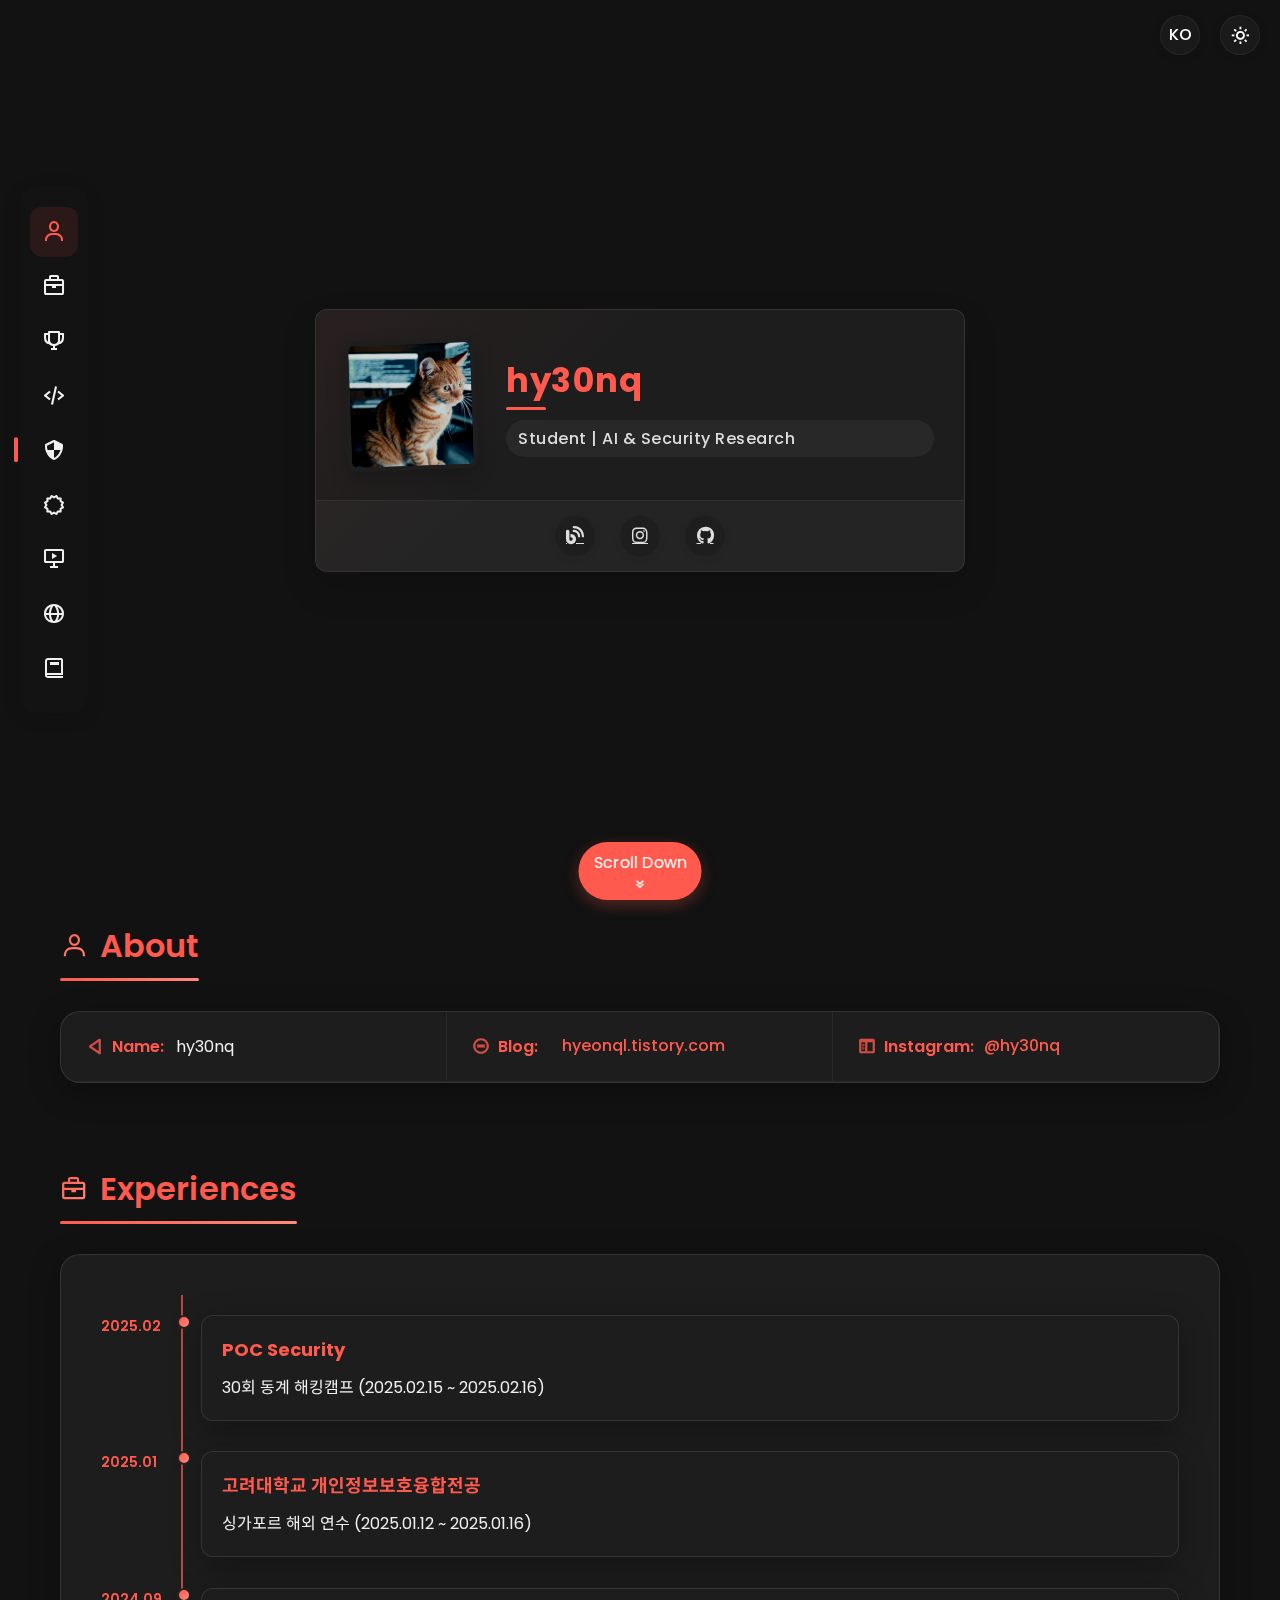
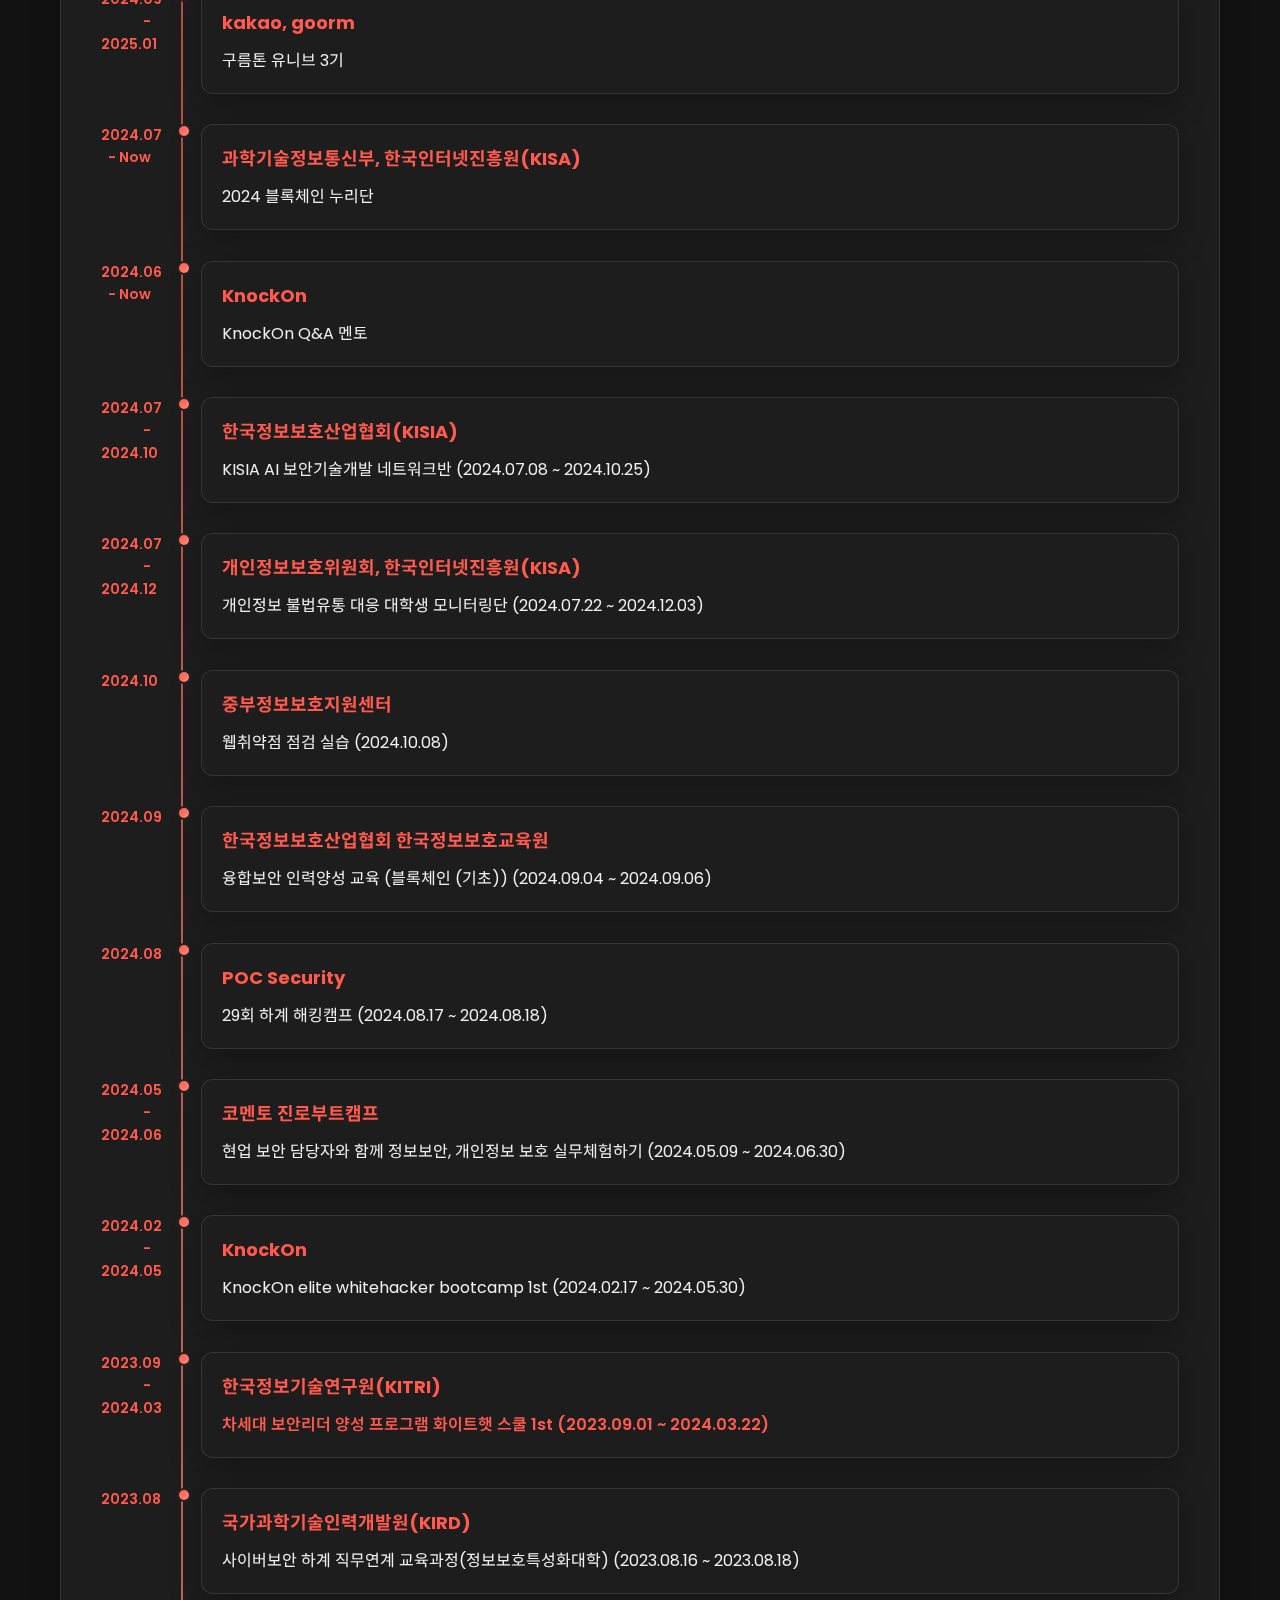
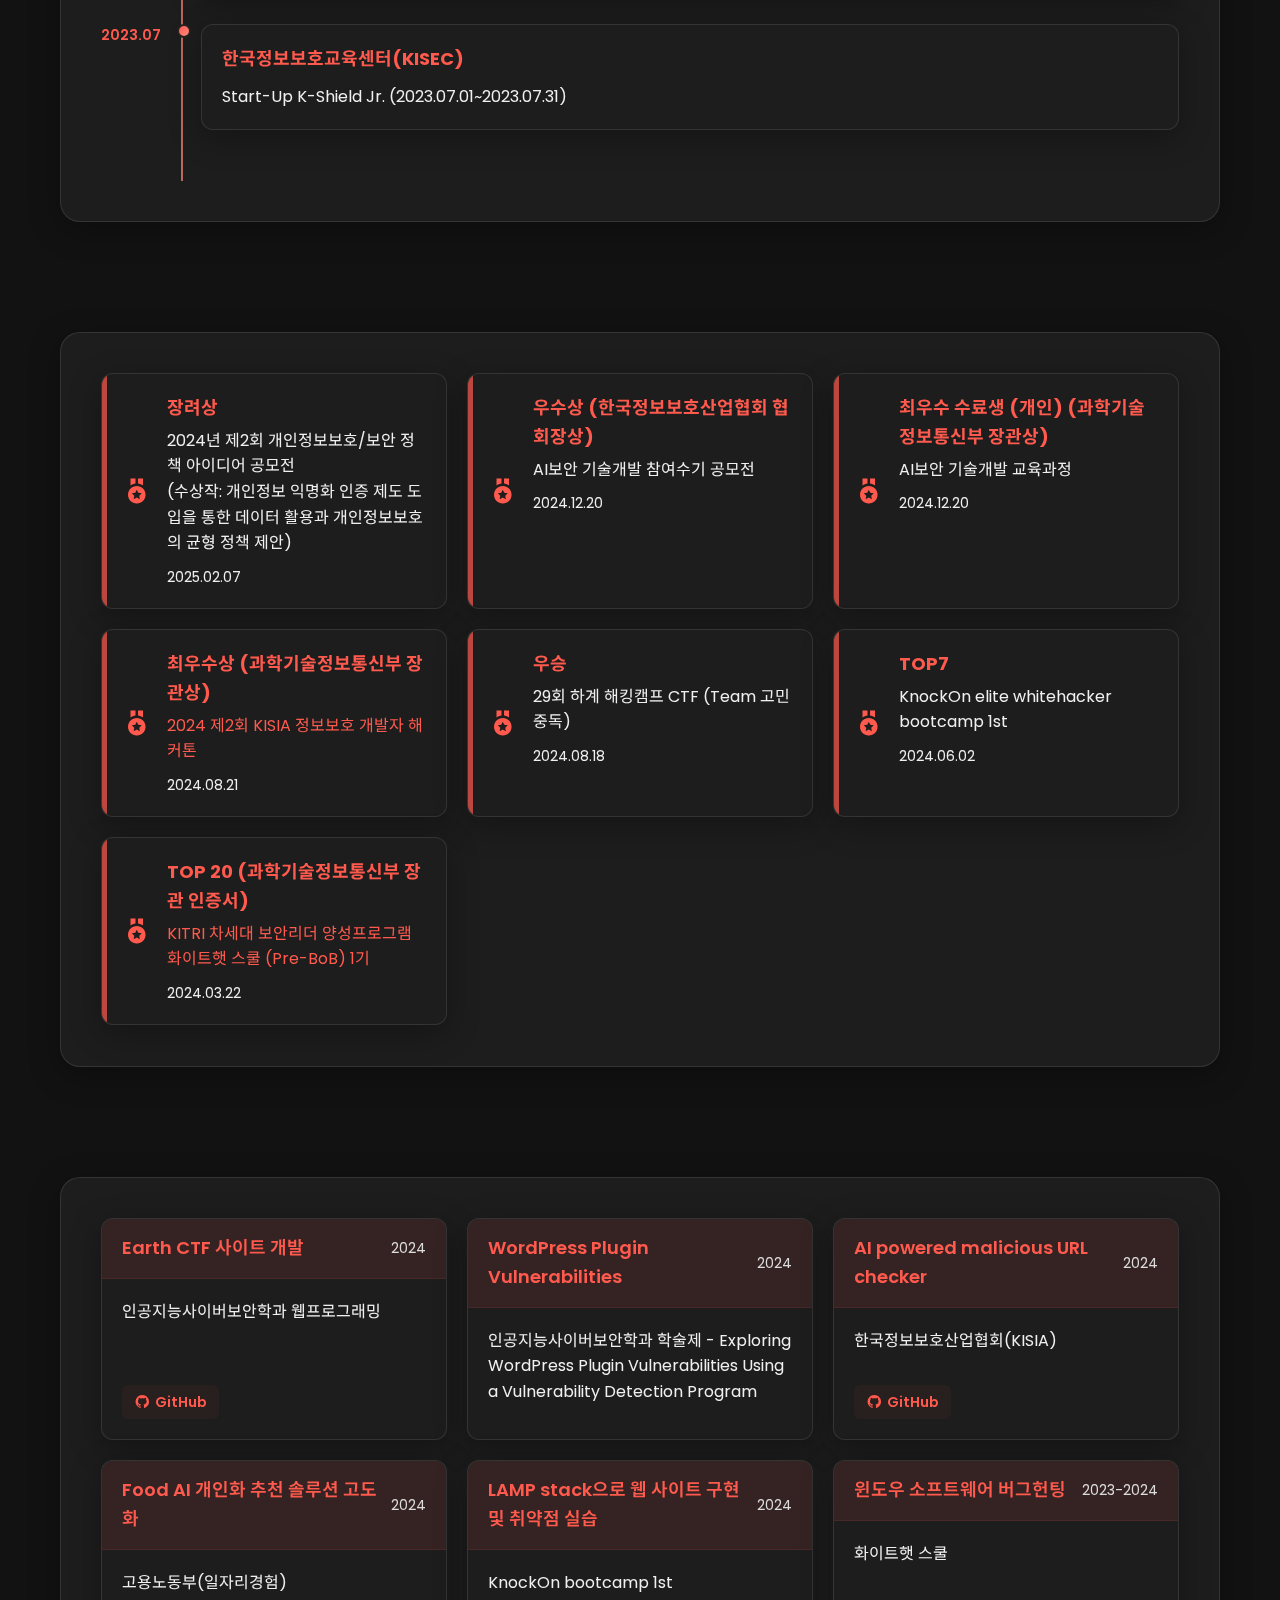
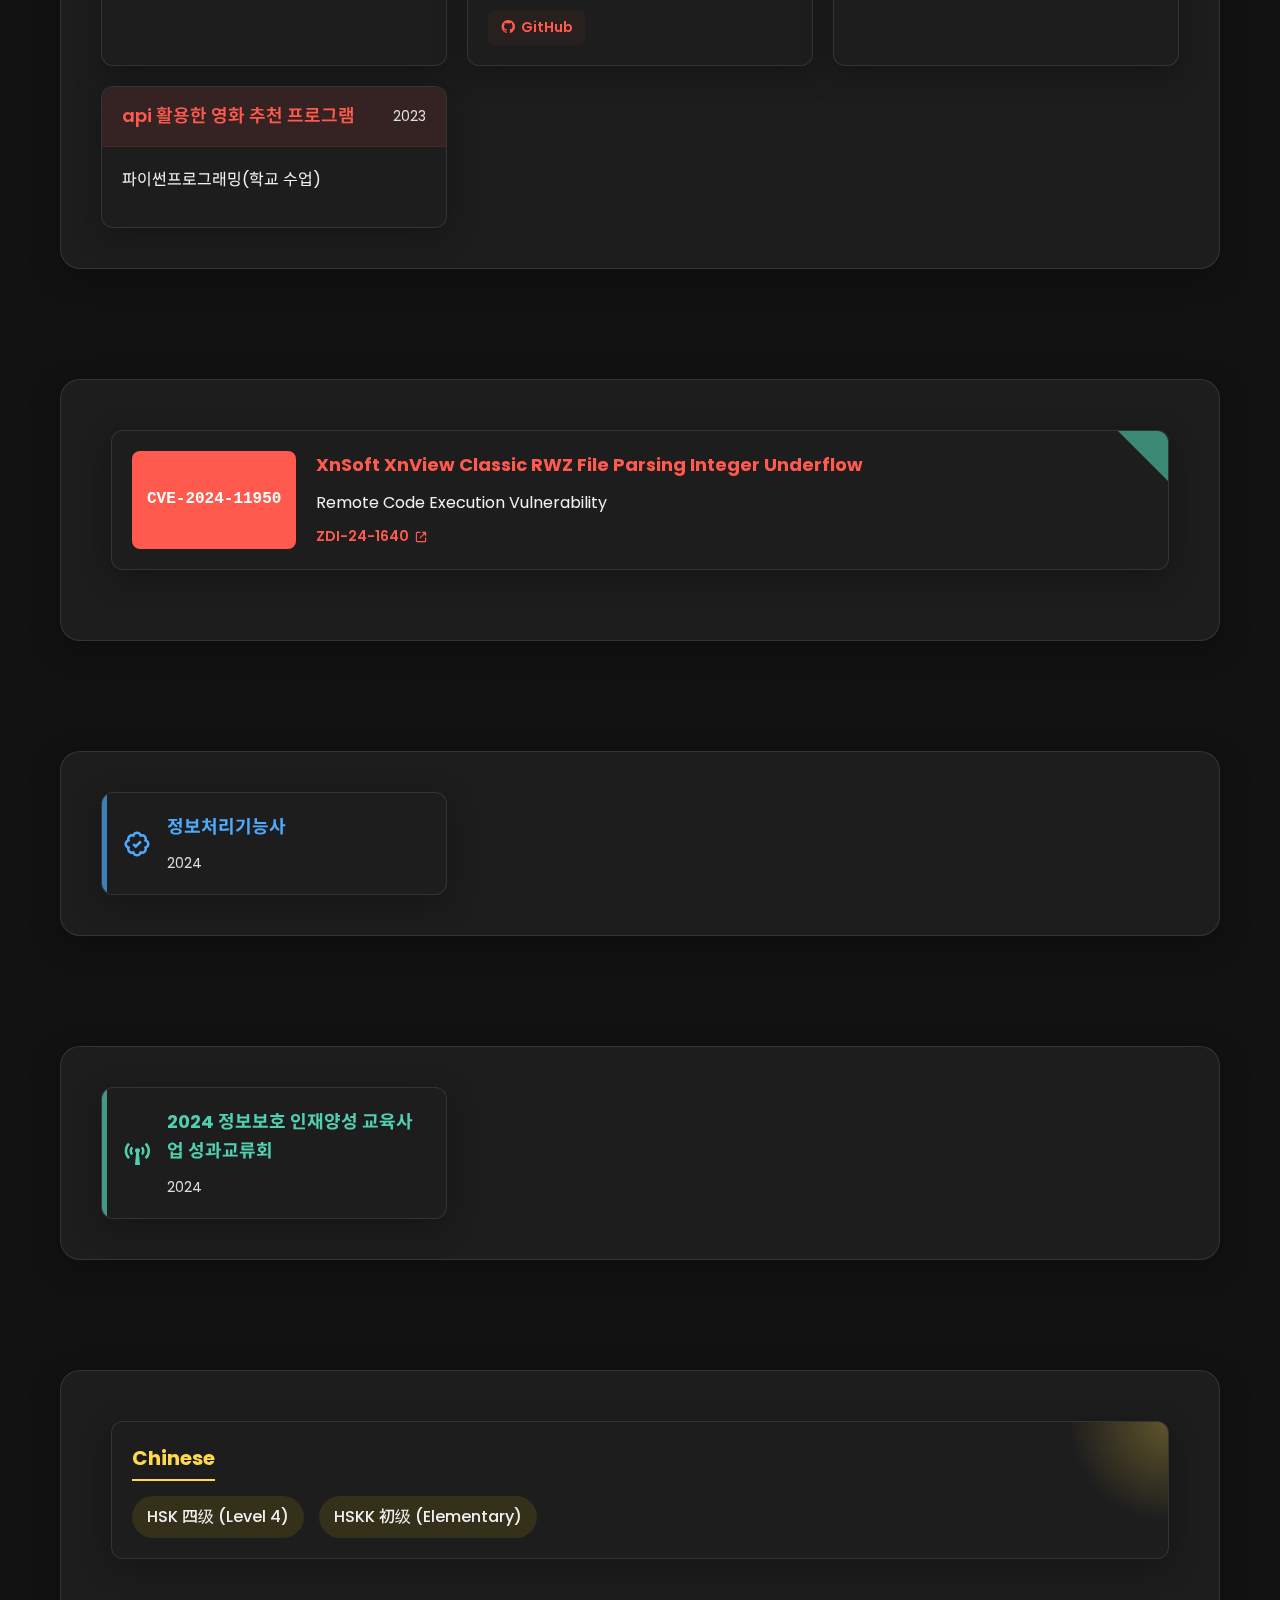
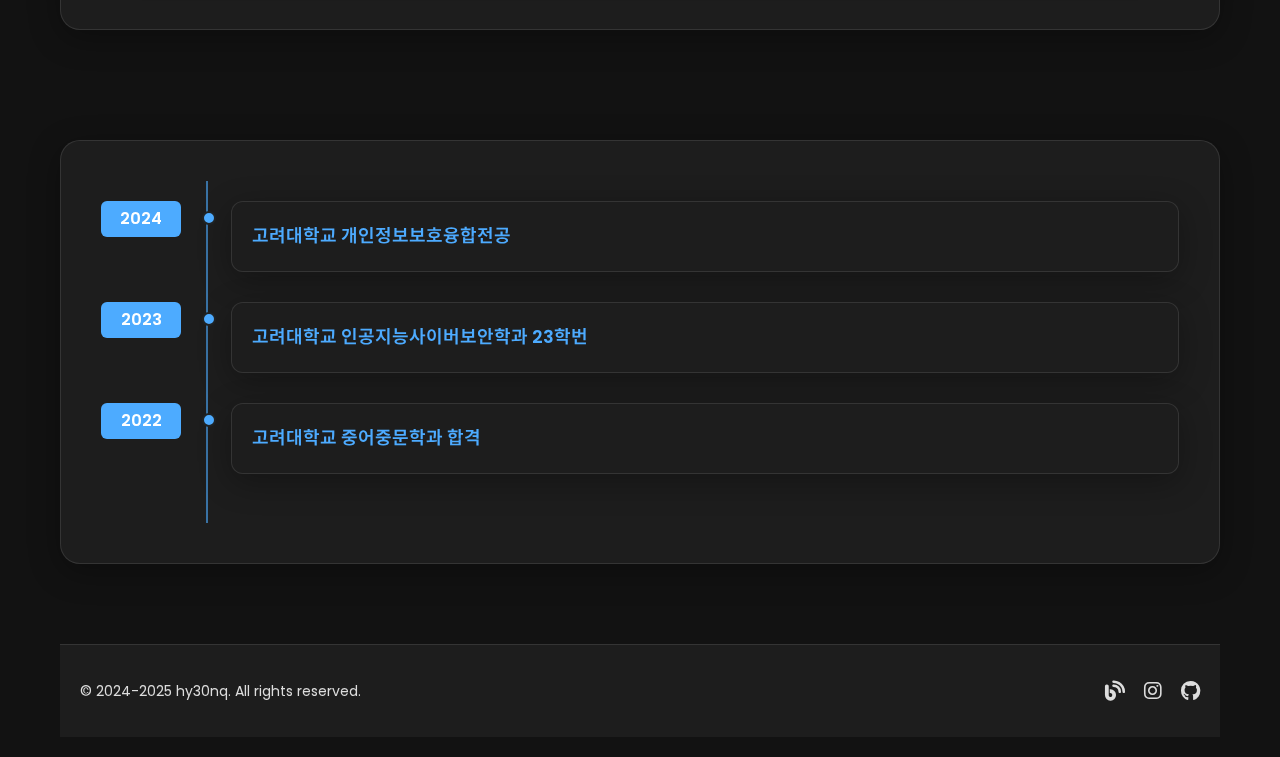
==== index.html @ 346016f6 "Add files via upload" ====
<!DOCTYPE html>
<html lang="en">

<head>
  <!-- Google Tag Manager -->
  <script>(function (w, d, s, l, i) {
      w[l] = w[l] || []; w[l].push({
        'gtm.start':
          new Date().getTime(), event: 'gtm.js'
      }); var f = d.getElementsByTagName(s)[0],
        j = d.createElement(s), dl = l != 'dataLayer' ? '&l=' + l : ''; j.async = true; j.src =
          'https://www.googletagmanager.com/gtm.js?id=' + i + dl; f.parentNode.insertBefore(j, f);
    })(window, document, 'script', 'dataLayer', 'GTM-KGTQCTKV');
  </script>
  <!-- End Google Tag Manager -->
  <meta charset="UTF-8">
  <title>hy30nq's site</title>
  <!-- Meta tags for responsiveness and SEO -->
  <meta name="viewport" content="width=device-width, initial-scale=1.0">
  <meta name="description" content="Welcome to hy30nq's site. AI & Security Research Portfolio">
  <meta name="keywords" content="hy30nq, security research, AI, cybersecurity, portfolio">
  <meta name="theme-color" content="#8B1F41">
  <!-- Open Graph Meta Tags -->
  <meta property="og:title" content="hy30nq's Portfolio">
  <meta property="og:description" content="AI & Security Research Portfolio">
  <meta property="og:type" content="website">
  <!-- Favicon -->
  <link rel="apple-touch-icon" sizes="57x57" href="favicon/apple-icon-57x57.png">
  <link rel="apple-touch-icon" sizes="60x60" href="favicon/apple-icon-60x60.png">
  <link rel="apple-touch-icon" sizes="72x72" href="favicon/apple-icon-72x72.png">
  <link rel="apple-touch-icon" sizes="76x76" href="favicon/apple-icon-76x76.png">
  <link rel="apple-touch-icon" sizes="114x114" href="favicon/apple-icon-114x114.png">
  <link rel="apple-touch-icon" sizes="120x120" href="favicon/apple-icon-120x120.png">
  <link rel="apple-touch-icon" sizes="144x144" href="favicon/apple-icon-144x144.png">
  <link rel="apple-touch-icon" sizes="152x152" href="favicon/apple-icon-152x152.png">
  <link rel="apple-touch-icon" sizes="180x180" href="favicon/apple-icon-180x180.png">
  <link rel="icon" type="image/png" sizes="192x192" href="favicon/android-icon-192x192.png">
  <link rel="icon" type="image/png" sizes="32x32" href="favicon/favicon-32x32.png">
  <link rel="icon" type="image/png" sizes="96x96" href="favicon/favicon-96x96.png">
  <link rel="icon" type="image/png" sizes="16x16" href="favicon/favicon-16x16.png">
  <link rel="manifest" href="favicon/manifest.json">
  <meta name="msapplication-TileColor" content="#8B1F41">
  <meta name="msapplication-TileImage" content="favicon/ms-icon-144x144.png">
  <!-- Style sheet -->
  <link rel="stylesheet" href="./style.css">
  <!-- Google Fonts - 최신 폰트 사용 -->
  <link
    href="https://fonts.googleapis.com/css2?family=Poppins:wght@300;400;600;700&family=Noto+Sans+KR:wght@300;400;500;700&display=swap"
    rel="stylesheet">
  <!-- Font Awesome icons - 최신 버전 사용 -->
  <link rel="stylesheet" href="https://cdnjs.cloudflare.com/ajax/libs/font-awesome/6.5.1/css/all.min.css">
  <!-- Boxicons -->
  <link href='https://unpkg.com/boxicons@2.1.4/css/boxicons.min.css' rel='stylesheet'>
  <!-- 중요 리소스 미리 로드 -->
  <link rel="preload" href="profile_next.png" as="image">
  <link rel="preload" href="https://fonts.googleapis.com/css2?family=Poppins:wght@300;400;600;700&family=Noto+Sans+KR:wght@300;400;500;700&display=swap" as="style">
</head>

<body class="dark-mode">
  <!-- Theme Toggle -->
  <div class="theme-toggle">
    <i class="bx bx-moon"></i>
    <i class="bx bx-sun"></i>
  </div>

  <!-- Language Toggle -->
  <div class="lang-toggle">KO</div>

  <!-- Floating Navigation Menu -->
  <nav class="floating-nav">
    <ul>
      <li><a href="#about" class="nav-item active"><i class="bx bx-user"></i><span data-lang-ko="소개"
            data-lang-en="About">About</span></a></li>
      <li><a href="#experiences" class="nav-item"><i class="bx bx-briefcase"></i><span data-lang-ko="경험"
            data-lang-en="Experiences">Experiences</span></a></li>
      <li><a href="#awards" class="nav-item"><i class="bx bx-trophy"></i><span data-lang-ko="수상"
            data-lang-en="Awards">Awards</span></a></li>
      <li><a href="#projects" class="nav-item"><i class="bx bx-code-alt"></i><span data-lang-ko="프로젝트"
            data-lang-en="Projects">Projects</span></a></li>
      <li><a href="#cve" class="nav-item"><i class="bx bx-shield-quarter"></i><span>CVE</span></a></li>
      <li><a href="#certificates" class="nav-item"><i class="bx bx-certification"></i><span data-lang-ko="자격증"
            data-lang-en="Certificates">Certificates</span></a></li>
      <li><a href="#presentations" class="nav-item"><i class="bx bx-slideshow"></i><span data-lang-ko="발표"
            data-lang-en="Presentations">Presentations</span></a></li>
      <li><a href="#languages" class="nav-item"><i class="bx bx-globe"></i><span data-lang-ko="언어"
            data-lang-en="Languages">Languages</span></a></li>
      <li><a href="#education" class="nav-item"><i class="bx bx-book"></i><span data-lang-ko="학력"
            data-lang-en="Education">Education</span></a></li>
    </ul>
  </nav>

  <!-- Mobile Bottom Navigation -->
  <nav class="mobile-nav">
    <a href="#about" class="mobile-nav-item active"><i class="bx bx-user"></i><span data-lang-ko="소개" 
      data-lang-en="About">About</span></a>
    <a href="#experiences" class="mobile-nav-item"><i class="bx bx-briefcase"></i><span data-lang-ko="경험"
      data-lang-en="Experiences">Experiences</span></a>
    <a href="#awards" class="mobile-nav-item"><i class="bx bx-trophy"></i><span data-lang-ko="수상"
      data-lang-en="Awards">Awards</span></a>
    <a href="#projects" class="mobile-nav-item"><i class="bx bx-code-alt"></i><span data-lang-ko="프로젝트"
      data-lang-en="Projects">Projects</span></a>
    <a href="#" class="more-nav-toggle"><i class="bx bx-menu"></i><span data-lang-ko="더보기"
      data-lang-en="More">More</span></a>
  </nav>

  <!-- More Menu for Mobile -->
  <div class="more-menu">
    <div class="more-menu-header">
      <span data-lang-ko="메뉴" data-lang-en="Menu">Menu</span>
      <button class="more-menu-close"><i class="bx bx-x"></i></button>
    </div>
    <div class="more-menu-content">
      <a href="#cve" class="more-menu-item"><i class="bx bx-shield-quarter"></i><span>CVE</span></a>
      <a href="#certificates" class="more-menu-item"><i class="bx bx-certification"></i><span data-lang-ko="자격증"
        data-lang-en="Certificates">Certificates</span></a>
      <a href="#presentations" class="more-menu-item"><i class="bx bx-slideshow"></i><span data-lang-ko="발표"
        data-lang-en="Presentations">Presentations</span></a>
      <a href="#languages" class="more-menu-item"><i class="bx bx-globe"></i><span data-lang-ko="언어"
        data-lang-en="Languages">Languages</span></a>
      <a href="#education" class="more-menu-item"><i class="bx bx-book"></i><span data-lang-ko="학력"
        data-lang-en="Education">Education</span></a>
    </div>
  </div>

  <!-- Main container -->
  <div class="container">
    <!-- Hero Section -->
    <section class="hero-section">
      <div class="glass-card profile-card">
        <div class="profile-top">
          <div class="profile-img">
            <img src="profile_next.png" alt="Profile Image">
          </div>
          <div class="profile-text">
            <h1 class="name">hy30nq</h1>
            <p class="alias" data-lang-ko="대학생 | AI 및 보안 연구" data-lang-en="Student | AI & Security Research">Student | AI & Security Research</p>
          </div>
        </div>

        <div class="social-icons">
          <a href="https://hyeonql.tistory.com/" target="_blank" aria-label="Blog"><i class="fas fa-blog"></i></a>
          <a href="https://www.instagram.com/hy30nq/" target="_blank" aria-label="Instagram"><i
              class="fab fa-instagram"></i></a>
          <a href="https://github.com/hy30nq03/" target="_blank" aria-label="GitHub"><i class="fab fa-github"></i></a>
        </div>
      </div>

      <div class="scroll-indicator">
        <span data-lang-ko="아래로 스크롤" data-lang-en="Scroll Down">Scroll Down</span>
        <i class="bx bx-chevrons-down"></i>
      </div>
    </section>

    <!-- About Section -->
    <section id="about" class="content-section">
      <div class="section-title">
        <h2><i class="bx bx-user"></i> <span data-lang-ko="소개" data-lang-en="About">About</span></h2>
      </div>
      <div class="glass-card">
        <ul>
          <li><strong data-lang-ko="이름: " data-lang-en="Name: ">Name: </strong>hy30nq</li>
          <li><strong>Blog: </strong> <a href="https://hyeonql.tistory.com/" target="_blank">hyeonql.tistory.com</a>
          </li>
          <li><strong>Instagram: </strong> <a href="https://www.instagram.com/hy30nq/" target="_blank">@hy30nq</a></li>
        </ul>
      </div>
    </section>

    <!-- Experiences Section -->
    <section id="experiences" class="content-section">
      <div class="section-title">
        <h2><i class="bx bx-briefcase"></i> <span data-lang-ko="경험" data-lang-en="Experiences">Experiences</span></h2>
      </div>
      <div class="glass-card">
        <div class="timeline">
          <div class="timeline-item">
            <div class="timeline-date">2025.02</div>
            <div class="timeline-content">
              <h3>POC Security</h3>
              <p>30회 동계 해킹캠프 (2025.02.15 ~ 2025.02.16)</p>
            </div>
          </div>
          <div class="timeline-item">
            <div class="timeline-date">2025.01</div>
            <div class="timeline-content">
              <h3>고려대학교 개인정보보호융합전공</h3>
              <p>싱가포르 해외 연수 (2025.01.12 ~ 2025.01.16)</p>
            </div>
          </div>
          <div class="timeline-item">
            <div class="timeline-date">2024.09 - 2025.01</div>
            <div class="timeline-content">
              <h3>kakao, goorm</h3>
              <p>구름톤 유니브 3기</p>
            </div>
          </div>
          <div class="timeline-item">
            <div class="timeline-date">2024.07 - Now</div>
            <div class="timeline-content">
              <h3>과학기술정보통신부, 한국인터넷진흥원(KISA)</h3>
              <p>2024 블록체인 누리단</p>
            </div>
          </div>
          <div class="timeline-item">
            <div class="timeline-date">2024.06 - Now</div>
            <div class="timeline-content">
              <h3>KnockOn</h3>
              <p>KnockOn Q&A 멘토</p>
            </div>
          </div>
          <div class="timeline-item">
            <div class="timeline-date">2024.07 - 2024.10</div>
            <div class="timeline-content">
              <h3>한국정보보호산업협회(KISIA)</h3>
              <p>KISIA AI 보안기술개발 네트워크반 (2024.07.08 ~ 2024.10.25)</p>
            </div>
          </div>
          <div class="timeline-item">
            <div class="timeline-date">2024.07 - 2024.12</div>
            <div class="timeline-content">
              <h3>개인정보보호위원회, 한국인터넷진흥원(KISA)</h3>
              <p>개인정보 불법유통 대응 대학생 모니터링단 (2024.07.22 ~ 2024.12.03)</p>
            </div>
          </div>
          <div class="timeline-item">
            <div class="timeline-date">2024.10</div>
            <div class="timeline-content">
              <h3>중부정보보호지원센터</h3>
              <p>웹취약점 점검 실습 (2024.10.08)</p>
            </div>
          </div>
          <div class="timeline-item">
            <div class="timeline-date">2024.09</div>
            <div class="timeline-content">
              <h3>한국정보보호산업협회 한국정보보호교육원</h3>
              <p>융합보안 인력양성 교육 (블록체인 (기초)) (2024.09.04 ~ 2024.09.06)</p>
            </div>
          </div>
          <div class="timeline-item">
            <div class="timeline-date">2024.08</div>
            <div class="timeline-content">
              <h3>POC Security</h3>
              <p>29회 하계 해킹캠프 (2024.08.17 ~ 2024.08.18)</p>
            </div>
          </div>
          <div class="timeline-item">
            <div class="timeline-date">2024.05 - 2024.06</div>
            <div class="timeline-content">
              <h3>코멘토 진로부트캠프</h3>
              <p>현업 보안 담당자와 함께 정보보안, 개인정보 보호 실무체험하기 (2024.05.09 ~ 2024.06.30)</p>
            </div>
          </div>
          <div class="timeline-item">
            <div class="timeline-date">2024.02 - 2024.05</div>
            <div class="timeline-content">
              <h3>KnockOn</h3>
              <p>KnockOn elite whitehacker bootcamp 1st (2024.02.17 ~ 2024.05.30)</p>
            </div>
          </div>
          <div class="timeline-item">
            <div class="timeline-date">2023.09 - 2024.03</div>
            <div class="timeline-content">
              <h3>한국정보기술연구원(KITRI)</h3>
              <p><a href="https://www.msit.go.kr/bbs/view.do?sCode=user&mId=113&mPid=238&bbsSeqNo=94&nttSeqNo=3184227"
                  target="_blank">차세대 보안리더 양성 프로그램 화이트햇 스쿨 1st (2023.09.01 ~ 2024.03.22)</a></p>
            </div>
          </div>
          <div class="timeline-item">
            <div class="timeline-date">2023.08</div>
            <div class="timeline-content">
              <h3>국가과학기술인력개발원(KIRD)</h3>
              <p>사이버보안 하계 직무연계 교육과정(정보보호특성화대학) (2023.08.16 ~ 2023.08.18)</p>
            </div>
          </div>
          <div class="timeline-item">
            <div class="timeline-date">2023.07</div>
            <div class="timeline-content">
              <h3>한국정보보호교육센터(KISEC)</h3>
              <p>Start-Up K-Shield Jr. (2023.07.01~2023.07.31)</p>
            </div>
          </div>
        </div>
      </div>
    </section>

    <!-- Awards Section -->
    <section id="awards" class="content-section">
      <div class="section-title">
        <h2><i class="bx bx-trophy"></i> <span data-lang-ko="수상" data-lang-en="Awards">Awards</span></h2>
      </div>
      <div class="glass-card">
        <div class="awards-grid">
          <div class="award-item">
            <div class="award-icon"><i class="bx bxs-medal"></i></div>
            <div class="award-content">
              <h3>장려상</h3>
              <p>2024년 제2회 개인정보보호/보안 정책 아이디어 공모전</p>
              <p>(수상작: 개인정보 익명화 인증 제도 도입을 통한 데이터 활용과 개인정보보호의 균형 정책 제안)</p>
              <p class="award-date">2025.02.07</p>
            </div>
          </div>
          <div class="award-item">
            <div class="award-icon"><i class="bx bxs-medal"></i></div>
            <div class="award-content">
              <h3>우수상 (한국정보보호산업협회 협회장상)</h3>
              <p>AI보안 기술개발 참여수기 공모전</p>
              <p class="award-date">2024.12.20</p>
            </div>
          </div>
          <div class="award-item">
            <div class="award-icon"><i class="bx bxs-medal"></i></div>
            <div class="award-content">
              <h3>최우수 수료생 (개인) (과학기술정보통신부 장관상)</h3>
              <p>AI보안 기술개발 교육과정</p>
              <p class="award-date">2024.12.20</p>
            </div>
          </div>
          <div class="award-item">
            <div class="award-icon"><i class="bx bxs-medal"></i></div>
            <div class="award-content">
              <h3>최우수상 (과학기술정보통신부 장관상)</h3>
              <p><a href="https://www.boannews.com/media/view.asp?idx=132213&direct=mobile" target="_blank">2024 제2회
                  KISIA 정보보호 개발자 해커톤</a></p>
              <p class="award-date">2024.08.21</p>
            </div>
          </div>
          <div class="award-item">
            <div class="award-icon"><i class="bx bxs-medal"></i></div>
            <div class="award-content">
              <h3>우승</h3>
              <p>29회 하계 해킹캠프 CTF (Team 고민중독)</p>
              <p class="award-date">2024.08.18</p>
            </div>
          </div>
          <div class="award-item">
            <div class="award-icon"><i class="bx bxs-medal"></i></div>
            <div class="award-content">
              <h3>TOP7</h3>
              <p>KnockOn elite whitehacker bootcamp 1st</p>
              <p class="award-date">2024.06.02</p>
            </div>
          </div>
          <div class="award-item">
            <div class="award-icon"><i class="bx bxs-medal"></i></div>
            <div class="award-content">
              <h3>TOP 20 (과학기술정보통신부 장관 인증서)</h3>
              <p><a href="https://www.msit.go.kr/bbs/view.do?sCode=user&mId=113&mPid=238&bbsSeqNo=94&nttSeqNo=3184227"
                  target="_blank">KITRI 차세대 보안리더 양성프로그램 화이트햇 스쿨 (Pre-BoB) 1기</a></p>
              <p class="award-date">2024.03.22</p>
            </div>
          </div>
        </div>
      </div>
    </section>

    <!-- Projects Section -->
    <section id="projects" class="content-section">
      <div class="section-title">
        <h2><i class="bx bx-code-alt"></i> <span data-lang-ko="프로젝트" data-lang-en="Projects">Projects</span></h2>
      </div>
      <div class="glass-card">
        <div class="projects-grid">
          <div class="project-card">
            <div class="project-header">
              <h3>Earth CTF 사이트 개발</h3>
              <span class="project-year">2024</span>
            </div>
            <div class="project-body">
              <p>인공지능사이버보안학과 웹프로그래밍</p>
              <div class="project-links">
                <a href="https://github.com/hy30nq/earth-ctf-site" target="_blank"><i class="bx bxl-github"></i>
                  GitHub</a>
              </div>
            </div>
          </div>
          <div class="project-card">
            <div class="project-header">
              <h3>WordPress Plugin Vulnerabilities</h3>
              <span class="project-year">2024</span>
            </div>
            <div class="project-body">
              <p>인공지능사이버보안학과 학술제 - Exploring WordPress Plugin Vulnerabilities Using a Vulnerability Detection Program
              </p>
            </div>
          </div>
          <div class="project-card">
            <div class="project-header">
              <h3>AI powered malicious URL checker</h3>
              <span class="project-year">2024</span>
            </div>
            <div class="project-body">
              <p>한국정보보호산업협회(KISIA)</p>
              <div class="project-links">
                <a href="https://github.com/racheliee/kisia-project" target="_blank"><i class="bx bxl-github"></i>
                  GitHub</a>
              </div>
            </div>
          </div>
          <div class="project-card">
            <div class="project-header">
              <h3>Food AI 개인화 추천 솔루션 고도화</h3>
              <span class="project-year">2024</span>
            </div>
            <div class="project-body">
              <p>고용노동부(일자리경험)</p>
            </div>
          </div>
          <div class="project-card">
            <div class="project-header">
              <h3>LAMP stack으로 웹 사이트 구현 및 취약점 실습</h3>
              <span class="project-year">2024</span>
            </div>
            <div class="project-body">
              <p>KnockOn bootcamp 1st</p>
              <div class="project-links">
                <a href="https://github.com/hy30nq/myWebsiteWithKnock" target="_blank"><i class="bx bxl-github"></i>
                  GitHub</a>
              </div>
            </div>
          </div>
          <div class="project-card">
            <div class="project-header">
              <h3>윈도우 소프트웨어 버그헌팅</h3>
              <span class="project-year">2023-2024</span>
            </div>
            <div class="project-body">
              <p>화이트햇 스쿨</p>
            </div>
          </div>
          <div class="project-card">
            <div class="project-header">
              <h3>api 활용한 영화 추천 프로그램</h3>
              <span class="project-year">2023</span>
            </div>
            <div class="project-body">
              <p>파이썬프로그래밍(학교 수업)</p>
            </div>
          </div>
        </div>
      </div>
    </section>

    <!-- CVE Section -->
    <section id="cve" class="content-section">
      <div class="section-title">
        <h2><i class="bx bx-shield-quarter"></i> CVE</h2>
      </div>
      <div class="glass-card">
        <div class="cve-container">
          <div class="cve-card">
            <div class="cve-id">CVE-2024-11950</div>
            <div class="cve-details">
              <h3>XnSoft XnView Classic RWZ File Parsing Integer Underflow</h3>
              <p>Remote Code Execution Vulnerability</p>
              <a href="https://www.zerodayinitiative.com/advisories/ZDI-24-1640/" target="_blank"
                class="cve-link">ZDI-24-1640 <i class="bx bx-link-external"></i></a>
            </div>
          </div>
        </div>
      </div>
    </section>
    <!-- Certificates Section -->
    <section id="certificates" class="content-section">
      <div class="section-title">
        <h2><i class="bx bx-certification"></i> <span data-lang-ko="자격증" data-lang-en="Certificates">Certificates</span></h2>
      </div>
      <div class="glass-card">
        <div class="cert-container">
          <div class="cert-item">
            <div class="cert-icon"><i class="bx bx-badge-check"></i></div>
            <div class="cert-content">
              <h3>정보처리기능사</h3>
              <p class="cert-date">2024</p>
            </div>
          </div>
        </div>
      </div>
    </section>

    <!-- Presentations Section -->
    <section id="presentations" class="content-section">
      <div class="section-title">
        <h2><i class="bx bx-slideshow"></i> <span data-lang-ko="발표" data-lang-en="Presentations">Presentations</span></h2>
      </div>
      <div class="glass-card">
        <div class="pres-container">
          <div class="pres-item">
            <div class="pres-icon"><i class="bx bx-broadcast"></i></div>
            <div class="pres-content">
              <h3>2024 정보보호 인재양성 교육사업 성과교류회</h3>
              <p class="pres-date">2024</p>
            </div>
          </div>
        </div>
      </div>
    </section>

    <!-- Languages Section -->
    <section id="languages" class="content-section">
      <div class="section-title">
        <h2><i class="bx bx-globe"></i> <span data-lang-ko="언어" data-lang-en="Languages">Languages</span></h2>
      </div>
      <div class="glass-card">
        <div class="lang-container">
          <div class="lang-item">
            <div class="lang-name">
              <h3>Chinese</h3>
            </div>
            <div class="lang-details">
              <div class="lang-cert">
                <p>HSK 四级 (Level 4)</p>
              </div>
              <div class="lang-cert">
                <p>HSKK 初级 (Elementary)</p>
              </div>
            </div>
          </div>
        </div>
      </div>
    </section>

    <!-- Education Section -->
    <section id="education" class="content-section">
      <div class="section-title">
        <h2><i class="bx bx-book"></i> <span data-lang-ko="학력" data-lang-en="Education">Education</span></h2>
      </div>
      <div class="glass-card">
        <div class="edu-timeline">
          <div class="edu-item">
            <div class="edu-year">2024</div>
            <div class="edu-content">
              <h3>고려대학교 개인정보보호융합전공</h3>
            </div>
          </div>
          <div class="edu-item">
            <div class="edu-year">2023</div>
            <div class="edu-content">
              <h3>고려대학교 인공지능사이버보안학과 23학번</h3>
            </div>
          </div>
          <div class="edu-item">
            <div class="edu-year">2022</div>
            <div class="edu-content">
              <h3><a href="https://drive.google.com/file/d/11CysMOz4Jr1vUBlAqe-5F5Wn8asIySix/view?usp=sharing"
                  target="_blank">고려대학교 중어중문학과 합격</a></h3>
            </div>
          </div>
        </div>
      </div>
    </section>

    <!-- Footer Section -->
    <footer class="footer">
      <div class="footer-content">
        <p>&copy; 2024-2025 hy30nq. All rights reserved.</p>
        <div class="footer-social">
          <a href="https://hyeonql.tistory.com/" target="_blank"><i class="fas fa-blog"></i></a>
          <a href="https://www.instagram.com/hy30nq/" target="_blank"><i class="fab fa-instagram"></i></a>
          <a href="https://github.com/hy30nq03/" target="_blank"><i class="fab fa-github"></i></a>
        </div>
      </div>
    </footer>
  </div>

  <!-- Back to top button -->
  <a href="#" id="back-to-top" aria-label="Back to top"><i class="fas fa-chevron-up"></i></a>

  <!-- Script files -->
  <!-- jQuery (필요한 기본 라이브러리만 유지) -->
  <script src="https://code.jquery.com/jquery-3.7.1.min.js"></script>
  <!-- Custom scripts -->
  <script src="./script.js"></script>
</body>

</html>
---- style.css ----
/* CSS 변수 */
:root {
  /* 핵심 색상 변수만 유지하고 파생 색상은 계산식으로 처리 */
  --primary-color: #8B1F41;
  --secondary-color: #FFD700;
  --tertiary-color: #2D7DD2;
  --accent-color: #45B69C;
  
  /* RGB 값 추가하여 투명도 조절 용이하게 */
  --primary-color-rgb: 139, 31, 65;
  --secondary-color-rgb: 255, 215, 0;
  --tertiary-color-rgb: 45, 125, 210;
  --accent-color-rgb: 69, 182, 156;
  
  /* 기본 색상 (라이트 모드) */
  --text-color: #333333;
  --text-color-secondary: #666666;
  --bg-color: #f8f9fa;
  --card-bg: rgba(255, 255, 255, 0.95);
  --card-shadow: 0 8px 32px rgba(0, 0, 0, 0.1);
  --card-border: 1px solid rgba(255, 255, 255, 0.18);
  --section-bg: rgba(255, 255, 255, 0.95);
  --hover-color: rgba(139, 31, 65, 0.1);
  --scrollbar-thumb: #8B1F41;
  --scrollbar-track: rgba(255, 255, 255, 0.1);
  --timeline-dot: #8B1F41;
  --gradient-primary: linear-gradient(135deg, #8B1F41 0%, #C63860 100%);
  --gradient-secondary: linear-gradient(135deg, #FFD700 0%, #FFC107 100%);
  --gradient-tertiary: linear-gradient(135deg, #2D7DD2 0%, #45ADE9 100%);
}

/* 다크 모드 변수 */
.dark-mode {
  --primary-color: #ff5a4d;
  --secondary-color: #ffd84d;
  --tertiary-color: #4dabff;
  --accent-color: #50d0b0;
  --text-color: #f0f0f0;
  --text-color-secondary: #dddddd;
  --bg-color: #121212;
  --card-bg: rgba(30, 30, 30, 0.97);
  --card-shadow: 0 8px 32px rgba(0, 0, 0, 0.3);
  --card-border: 1px solid rgba(255, 255, 255, 0.1);
  --section-bg: rgba(30, 30, 30, 0.95);
  --hover-color: rgba(255, 90, 77, 0.2);
  --scrollbar-thumb: #ff5a4d;
  --scrollbar-track: rgba(0, 0, 0, 0.2);
  --timeline-dot: #ff5a4d;
  --gradient-primary: linear-gradient(135deg, #ff5a4d 0%, #ff8a7d 100%);
  --gradient-secondary: linear-gradient(135deg, #ffd84d 0%, #ffe78a 100%);
  --gradient-tertiary: linear-gradient(135deg, #4dabff 0%, #80beff 100%);
  --primary-color-rgb: 255, 90, 77; /* #ff5a4d의 RGB 값 */
}

/* 기본 스타일 초기화 */
* {
  margin: 0;
  padding: 0;
  box-sizing: border-box;
  -webkit-font-smoothing: antialiased;
  -moz-osx-font-smoothing: grayscale;
}

body {
  font-family: 'Poppins', 'Noto Sans KR', sans-serif;
  background: var(--bg-color);
  color: var(--text-color);
  overflow-x: hidden;
  line-height: 1.6;
  position: relative;
  min-height: 100vh;
  transition: background-color 0.3s ease, color 0.3s ease;
  font-display: swap;
  text-rendering: optimizeSpeed;
}

/* 테마 토글과 언어 토글 버튼 스타일 통일 */
.theme-toggle,
.lang-toggle {
    position: fixed;
    width: 40px;
    height: 40px;
    border-radius: 50%;
    background-color: rgba(255, 255, 255, 0.1);
    backdrop-filter: blur(5px);
    -webkit-backdrop-filter: blur(5px);
    color: var(--text-color);
    display: flex;
    justify-content: center;
    align-items: center;
    cursor: pointer;
    z-index: 1050;
    box-shadow: 0 2px 10px rgba(0, 0, 0, 0.1);
    transition: all 0.3s ease;
    font-size: 18px;
    border: 1px solid rgba(255, 255, 255, 0.1);
}

/* 위치 설정 */
.theme-toggle {
    top: 15px;
    right: 20px;
}

.lang-toggle {
    top: 15px;
    right: 80px;
}

/* 호버 효과 통일 */
.theme-toggle:hover,
.lang-toggle:hover {
    background-color: rgba(255, 255, 255, 0.2);
    transform: translateY(-2px);
    box-shadow: 0 4px 12px rgba(0, 0, 0, 0.15);
}

/* 다크모드에서의 스타일 통일 */
.dark-mode .theme-toggle,
.dark-mode .lang-toggle {
    background-color: rgba(30, 30, 30, 0.7);
    border: 1px solid rgba(255, 255, 255, 0.05);
    color: #fff;
}

/* 다크모드에서의 호버 효과 통일 */
.dark-mode .theme-toggle:hover,
.dark-mode .lang-toggle:hover {
    background-color: rgba(40, 40, 40, 0.8);
}

/* 테마 토글 아이콘 설정 */
.theme-toggle i {
    font-size: 20px;
    transition: all 0.3s ease;
}

/* 언어 토글 텍스트 설정 - 아이콘과 비슷한 크기감으로 */
.lang-toggle {
    font-weight: 500;
    font-size: 16px;
    font-family: 'Poppins', sans-serif;
}

/* 다크 모드일 때 */
.dark-mode .bx-moon {
  display: none;
}

.dark-mode .bx-sun {
  display: block;
}

/* 라이트 모드일 때 */
body:not(.dark-mode) .bx-moon {
  display: block;
}

body:not(.dark-mode) .bx-sun {
  display: none;
}

/* Navigation toggle button - hamburger menu */
.nav-toggle {
    display: none;
    position: fixed;
    top: 15px;
    left: 15px;
    width: 40px;
    height: 40px;
    background-color: rgba(255, 255, 255, 0.1);
    backdrop-filter: blur(5px);
    -webkit-backdrop-filter: blur(5px);
    border-radius: 50%;
    z-index: 1000;
    cursor: pointer;
    justify-content: center;
    align-items: center;
}

.nav-toggle i {
    font-size: 22px;
    color: #fff;
}

/* Normal desktop navigation */
.floating-nav {
    position: fixed;
    left: 20px;
    top: 50%;
    transform: translateY(-50%);
    background-color: rgba(255, 255, 255, 0.1);
    backdrop-filter: blur(10px);
    -webkit-backdrop-filter: blur(10px);
    border-radius: 16px;
    padding: 15px 10px;
    z-index: 100;
    box-shadow: 0 4px 20px rgba(0, 0, 0, 0.1);
    transition: all 0.3s ease;
    width: auto;
}

/* 데스크탑 네비게이션 스타일 적용을 명시적으로 정의 */
@media screen and (min-width: 769px) {
    .floating-nav {
        left: 20px !important;
        top: 50% !important;
        transform: translateY(-50%) !important;
        width: auto !important;
        height: auto !important;
        border-radius: 16px !important;
        background-color: rgba(255, 255, 255, 0.1) !important;
    }
    
    .dark-mode .floating-nav {
        background-color: rgba(20, 20, 20, 0.7) !important;
    }
}

.floating-nav:hover {
    width: auto;
}

.floating-nav ul {
    list-style: none;
    padding: 0;
    margin: 0;
}

.floating-nav a {
    display: flex;
    align-items: center;
    text-decoration: none;
    color: var(--text-color);
    padding: 12px;
    border-radius: 12px;
    margin: 5px 0;
    transition: all 0.3s ease;
}

.floating-nav a i {
    font-size: 24px;
    min-width: 24px;
}

.floating-nav a span {
    opacity: 0;
    max-width: 0;
    overflow: hidden;
    transition: all 0.3s ease;
    margin-left: 0;
    white-space: nowrap;
}

.floating-nav:hover a span {
    opacity: 1;
    max-width: 150px;
    margin-left: 10px;
}

.floating-nav a:hover, .floating-nav a.active {
    background-color: rgba(var(--primary-color-rgb), 0.1);
}

.floating-nav a.active i {
    color: var(--primary-color);
}

.floating-nav a.active::before {
    content: '';
    position: absolute;
    top: 50%;
    left: -6px;
    transform: translateY(-50%);
    width: 4px;
    height: 25px;
    background: var(--primary-color);
    border-radius: 2px;
}

/* Close button - only visible on mobile */
.nav-close {
    display: none;
}

/* Mobile styles */
@media screen and (max-width: 768px) {
    /* Hide the desktop nav by default on mobile */
    .floating-nav {
        position: fixed;
        left: -100% !important;
        top: 0;
        height: 100%;
        width: 80%;
        max-width: 300px;
        transform: none;
        border-radius: 0;
        background-color: rgba(20, 20, 20, 0.95);
        backdrop-filter: blur(10px);
        -webkit-backdrop-filter: blur(10px);
        padding: 50px 20px 20px;
        overflow-y: auto;
        z-index: 1001;
        transition: left 0.3s ease;
    }
    
    /* Show the mobile nav when active */
    .floating-nav.active {
        left: 0;
    }
    
    /* Show the toggle button on mobile */
    .nav-toggle {
        display: flex;
    }
    
    /* Mobile navigation layout */
    .floating-nav ul {
        display: flex;
        flex-direction: column;
        gap: 10px;
    }
    
    .floating-nav a {
        padding: 12px 15px;
    }
    
    .floating-nav a i {
        font-size: 22px;
    }
    
    .floating-nav a span {
        opacity: 1;
        max-width: 100%;
        margin-left: 15px;
    }
    
    /* Show close button on mobile */
    .nav-close {
        display: block;
        position: absolute;
        top: 20px;
        right: 20px;
        font-size: 24px;
        color: var(--text-color);
        cursor: pointer;
    }
    
    /* Add overlay when menu is active */
    .nav-overlay {
        position: fixed;
        top: 0;
        left: 0;
        width: 100%;
        height: 100%;
        background: rgba(0, 0, 0, 0.5);
        z-index: 99;
        opacity: 0;
        visibility: hidden;
        transition: all 0.3s ease;
    }
    
    .nav-overlay.active {
        opacity: 1;
        visibility: visible;
    }
}

/* 메인 컨테이너 */
.container {
  position: relative;
  z-index: 2;
  padding: 20px;
  min-height: 100vh;
  display: flex;
  flex-direction: column;
  align-items: center;
  justify-content: flex-start;
  width: 100%;
  max-width: 1200px;
  margin: 0 auto;
}

/* 히어로 섹션 */
.hero-section {
  width: 100%;
  min-height: 100vh;
  display: flex;
  align-items: center;
  justify-content: center;
  padding: 20px;
  position: relative;
  content-visibility: auto;
}

/* 일관된 카드 스타일 */
.glass-card,
.timeline-content,
.project-card,
.award-item,
.cve-card,
.edu-content {
  border-radius: 12px;
  overflow: hidden;
  box-shadow: 0 10px 25px rgba(0, 0, 0, 0.1);
}

/* 일관된 호버 효과 */
.glass-card:hover,
.timeline-content:hover,
.project-card:hover,
.award-item:hover,
.cve-card:hover,
.edu-content:hover {
  transform: translateY(-5px);
  box-shadow: 0 15px 30px rgba(0, 0, 0, 0.15);
}

/* 글래스 카드 */
.glass-card {
  background: var(--card-bg);
  backdrop-filter: blur(10px);
  -webkit-backdrop-filter: blur(10px);
  border-radius: 20px;
  padding: 40px;
  box-shadow: var(--card-shadow);
  border: var(--card-border);
  transition: transform 0.3s ease, box-shadow 0.3s ease;
  width: 100%;
  position: relative;
  overflow: hidden;
}

.glass-card::after {
  content: '';
  position: absolute;
  top: -50%;
  left: -50%;
  width: 200%;
  height: 200%;
  background: radial-gradient(circle at center, rgba(255, 255, 255, 0.1) 0%, rgba(255, 255, 255, 0) 70%);
  opacity: 0;
  transition: opacity 1s ease;
  pointer-events: none;
}

.glass-card:hover {
  transform: translateY(-8px);
  box-shadow: 0 20px 40px rgba(0, 0, 0, 0.2);
}

.glass-card:hover::after {
  opacity: 0.5;
}

.dark-mode .glass-card::after {
  background: radial-gradient(circle at center, rgba(255, 255, 255, 0.05) 0%, rgba(255, 255, 255, 0) 70%);
}

/* 프로필 카드 - 명함 개선 */
.profile-card {
  max-width: 650px;
  padding: 0;
  background: var(--card-bg);
  border-radius: 12px;
  box-shadow: 0 15px 35px rgba(0, 0, 0, 0.15);
  margin-bottom: 60px;
  position: relative;
  overflow: hidden;
  transition: all 0.4s cubic-bezier(0.175, 0.885, 0.32, 1.275);
  content-visibility: auto;
}

/* 명함 스타일 배경 효과 */
.profile-card::before {
  content: '';
  position: absolute;
  top: 0;
  left: 0;
  width: 100%;
  height: 100%;
  background: linear-gradient(135deg, rgba(var(--primary-color-rgb), 0.05) 0%, rgba(var(--primary-color-rgb), 0) 40%);
  pointer-events: none;
}

/* 명함 상단 액센트 바 */
.profile-card::after {
  content: '';
  position: absolute;
  top: 0;
  left: 0;
  width: 100%;
  height: 6px;
  background: linear-gradient(90deg, var(--primary-color), var(--secondary-color));
}

/* 상단 콘텐츠 영역 */
.profile-top {
  display: flex;
  align-items: center;
  padding: 30px;
  gap: 30px;
  position: relative;
}

/* 프로필 이미지 */
.profile-img {
  width: 130px;
  height: 130px;
  border-radius: 10px;
  overflow: hidden;
  flex-shrink: 0;
  box-shadow: 0 8px 20px rgba(0, 0, 0, 0.2);
  border: 4px solid white;
  transform: rotate(-2deg);
  transition: all 0.4s ease;
}

.profile-card:hover .profile-img {
  transform: rotate(0deg) scale(1.05);
}

.profile-img img {
  width: 100%;
  height: 100%;
  object-fit: cover;
  display: block;
  transition: transform 0.5s ease;
}

.profile-card:hover .profile-img img {
  transform: scale(1.08);
}

/* 프로필 텍스트 영역 */
.profile-text {
  flex-grow: 1;
  transition: transform 0.3s ease;
}

.profile-card:hover .profile-text {
  transform: translateY(-3px);
}

/* 이름 */
.name {
  font-size: 34px;
  font-weight: 700;
  color: var(--primary-color);
  margin-bottom: 8px;
  letter-spacing: 0.5px;
  position: relative;
  display: inline-block;
}

.name::after {
  content: '';
  position: absolute;
  bottom: -3px;
  left: 0;
  width: 40px;
  height: 3px;
  background: var(--primary-color);
  border-radius: 2px;
  transition: width 0.3s ease;
}

.profile-card:hover .name::after {
  width: 100%;
}

/* 직업/설명 */
.alias {
  font-size: 16px;
  color: var(--text-color-secondary);
  font-weight: 500;
  letter-spacing: 0.5px;
  display: block;
  width: 100%;
  text-align: left;
  padding: 6px 12px;
  background: rgba(0, 0, 0, 0.03);
  border-radius: 20px;
  margin-top: 5px;
  white-space: nowrap;
  overflow: hidden;
  text-overflow: ellipsis;
}

/* 소셜 아이콘 */
.social-icons {
  padding: 15px 0;
  width: 100%;
  display: flex;
  justify-content: center;
  gap: 25px;
  background: rgba(0, 0, 0, 0.02);
  border-top: 1px solid rgba(0, 0, 0, 0.05);
}

.social-icons a {
  color: var(--text-color-secondary);
  font-size: 18px;
  transition: all 0.3s ease;
  display: flex;
  align-items: center;
  justify-content: center;
  height: 40px;
  width: 40px;
  border-radius: 50%;
  background: var(--card-bg);
  box-shadow: 0 3px 10px rgba(0, 0, 0, 0.05);
}

.social-icons a:hover {
  color: white;
  background: var(--primary-color);
  transform: translateY(-5px);
  box-shadow: 0 5px 15px rgba(var(--primary-color-rgb), 0.3);
}

/* 다크 모드 조정 */
.dark-mode .profile-img {
  border-color: var(--card-bg);
}

.dark-mode .alias {
  background: rgba(255, 255, 255, 0.05);
}

.dark-mode .social-icons {
  background: rgba(255, 255, 255, 0.03);
  border-top-color: rgba(255, 255, 255, 0.05);
}

/* 모바일 반응형 디자인 */
@media (max-width: 768px) {
  .profile-card {
    max-width: 95%;
  }
  
  .profile-top {
    padding: 25px 20px;
    gap: 20px;
  }
  
  .profile-img {
    width: 110px;
    height: 110px;
  }
  
  .name {
    font-size: 28px;
  }
  
  .social-icons a {
    height: 36px;
    width: 36px;
  }
}

@media (max-width: 480px) {
  .profile-top {
    flex-direction: column;
    text-align: center;
    padding: 25px 15px 15px;
  }
  
  .profile-img {
    margin: 0 auto 15px;
    width: 120px;
    height: 120px;
    transform: rotate(0);
  }
  
  .name::after {
    left: 50%;
    transform: translateX(-50%);
  }
  
  .profile-text {
    padding-bottom: 10px;
  }
  
  .profile-card:hover .profile-img {
    transform: scale(1.05);
  }
  
  .social-icons {
    padding: 12px 0;
    gap: 20px;
  }
  
  .social-icons a {
    height: 32px;
    width: 32px;
    font-size: 16px;
  }
  
  .alias {
    text-align: center;
  }
}

/* 스크롤 인디케이터 위치 조정 */
.scroll-indicator {
  position: absolute;
  bottom: 20px;
  left: 50%;
  transform: translateX(-50%);
  display: flex;
  flex-direction: column;
  align-items: center;
  animation: bounce 2s infinite;
  cursor: pointer;
  padding: 8px 15px;
  border-radius: 30px;
  z-index: 5;
  max-width: 180px;
  text-align: center;
  
  /* 다크 모드를 위한 설정 */
  background: var(--primary-color);
  box-shadow: 0 5px 15px rgba(var(--primary-color-rgb), 0.3);
}

/* 스크롤 인디케이터 텍스트와 아이콘 색상 */
.scroll-indicator span,
.scroll-indicator i {
  color: white;
}

/* 라이트 모드 스크롤 인디케이터 조정 */
body:not(.dark-mode) .scroll-indicator {
  background: var(--primary-color);
}

/* 모바일에서 스크롤 인디케이터 조정 */
@media (max-width: 576px) {
  .scroll-indicator {
    bottom: 80px;
    padding: 6px 15px;
  }
  
  .scroll-indicator i {
    font-size: 18px;
  }
}

/* 섹션 스타일 */
.content-section {
  width: 100%;
  margin-bottom: 80px;
  scroll-margin-top: 50px;
}

.section-title {
  margin-bottom: 30px;
  position: relative;
  content-visibility: auto;
}

.section-title h2 {
  font-size: 32px;
  font-weight: 600;
  color: var(--primary-color);
  display: inline-flex;
  align-items: center;
  position: relative;
  padding-bottom: 10px;
}

.section-title h2::after {
  content: '';
  position: absolute;
  bottom: 0;
  left: 0;
  width: 100%;
  height: 3px;
  background: var(--gradient-primary);
  border-radius: 3px;
}

.section-title h2 i {
  margin-right: 12px;
  font-size: 28px;
  background: var(--gradient-primary);
  -webkit-background-clip: text;
  -webkit-text-fill-color: transparent;
  background-clip: text;
}

/* 타임라인 스타일 */
.timeline {
  position: relative;
  padding: 20px 0;
}

.timeline::before {
  content: '';
  position: absolute;
  top: 0;
  left: 80px;
  height: 100%;
  width: 2px;
  background: var(--gradient-primary);
  opacity: 0.7;
}

.timeline-item {
  position: relative;
  margin-bottom: 30px;
  padding-left: 100px;
  transition: transform 0.3s ease;
}

.timeline-item:hover {
  transform: translateX(5px);
}

.timeline-item::before {
  content: '';
  position: absolute;
  top: 0;
  left: 76px;
  width: 10px;
  height: 10px;
  border-radius: 50%;
  background: var(--gradient-primary);
  border: 2px solid var(--card-bg);
  z-index: 1;
  transition: transform 0.3s ease, box-shadow 0.3s ease;
}

.timeline-item:hover::before {
  transform: scale(1.2);
  box-shadow: 0 0 10px rgba(139, 31, 65, 0.5);
}

.timeline-date {
  position: absolute;
  left: 0;
  top: 0;
  width: 70px;
  text-align: right;
  padding-right: 20px;
  font-size: 14px;
  font-weight: 600;
  color: var(--primary-color);
}

.timeline-content {
  background: var(--section-bg);
  padding: 20px;
  border-radius: 12px;
  box-shadow: var(--card-shadow);
  border: var(--card-border);
  transition: transform 0.3s ease;
}

.timeline-content:hover {
  transform: translateX(5px);
}

.timeline-content h3 {
  font-size: 18px;
  margin-bottom: 10px;
  color: var(--primary-color);
  font-weight: 700;
}

.timeline-content p {
  color: var(--text-color);
}

.timeline-content a {
  color: var(--primary-color);
  text-decoration: none;
  font-weight: 600;
  transition: color 0.3s ease;
}

.timeline-content a:hover {
  text-decoration: underline;
}

/* 어워드 그리드 */
.awards-grid {
  display: grid;
  grid-template-columns: repeat(auto-fill, minmax(280px, 1fr));
  gap: 20px;
}

.award-item {
  background: var(--section-bg);
  padding: 20px;
  border-radius: 12px;
  display: flex;
  box-shadow: var(--card-shadow);
  border: var(--card-border);
  transition: transform 0.3s ease, box-shadow 0.3s ease;
  position: relative;
  overflow: hidden;
}

.award-item::before {
  content: '';
  position: absolute;
  top: 0;
  left: 0;
  width: 5px;
  height: 100%;
  background: var(--primary-color);
  opacity: 0.7;
}

.award-item:hover {
  transform: translateY(-5px);
  box-shadow: 0 15px 30px rgba(0, 0, 0, 0.2);
}

.award-icon {
  font-size: 30px;
  color: var(--primary-color);
  margin-right: 15px;
  display: flex;
  align-items: center;
}

.award-content {
  flex: 1;
}

.award-content h3 {
  font-size: 18px;
  margin-bottom: 5px;
  color: var(--primary-color);
}

.award-content p {
  color: var(--text-color);
}

.award-content a {
  color: var(--primary-color);
  text-decoration: none;
  transition: color 0.3s ease;
}

.award-content a:hover {
  text-decoration: underline;
}

.award-date {
  font-size: 14px;
  color: var(--text-color-secondary);
  margin-top: 10px;
}

/* 프로젝트 그리드 */
.projects-grid {
  display: grid;
  grid-template-columns: repeat(auto-fill, minmax(280px, 1fr));
  gap: 20px;
}

.project-card {
  background: var(--section-bg);
  border-radius: 12px;
  overflow: hidden;
  box-shadow: var(--card-shadow);
  border: var(--card-border);
  transition: transform 0.5s cubic-bezier(0.175, 0.885, 0.32, 1.275), box-shadow 0.5s ease;
  height: 100%;
  display: flex;
  flex-direction: column;
  position: relative;
}

.project-card::before {
  content: '';
  position: absolute;
  width: 100%;
  height: 100%;
  background: var(--primary-color);
  opacity: 0;
  transition: opacity 0.3s ease;
  z-index: 0;
}

.project-card::after {
  content: '';
  position: absolute;
  bottom: 0;
  left: 0;
  width: 100%;
  height: 4px;
  background: var(--gradient-primary);
  opacity: 0;
  transition: opacity 0.3s ease, transform 0.3s ease;
  transform: scaleX(0);
  transform-origin: left;
  z-index: 1;
}

.project-card:hover {
  transform: translateY(-8px);
  box-shadow: 0 15px 30px rgba(0, 0, 0, 0.2);
}

.project-card:hover::after {
  opacity: 1;
  transform: scaleX(1);
}

.project-header {
  padding: 15px 20px;
  background: rgba(139, 31, 65, 0.1);
  display: flex;
  justify-content: space-between;
  align-items: center;
  border-bottom: 1px solid rgba(139, 31, 65, 0.1);
}

.dark-mode .project-header {
  background: rgba(255, 90, 77, 0.1);
  border-bottom: 1px solid rgba(255, 90, 77, 0.1);
}

.project-header h3 {
  font-size: 18px;
  font-weight: 600;
  color: var(--primary-color);
}

.project-year {
  font-size: 14px;
  color: var(--text-color-secondary);
}

.project-body {
  padding: 20px;
  flex: 1;
  display: flex;
  flex-direction: column;
}

.project-body p {
  margin-bottom: 15px;
  flex: 1;
  color: var(--text-color);
}

.project-links {
  margin-top: auto;
  position: relative;
  z-index: 2;
}

.project-links a {
  display: inline-flex;
  align-items: center;
  color: var(--primary-color);
  text-decoration: none;
  font-size: 14px;
  font-weight: 600;
  transition: all 0.3s ease;
  padding: 6px 12px;
  border-radius: 6px;
  background-color: rgba(var(--primary-color-rgb), 0.05);
}

.project-links a i {
  margin-right: 5px;
  font-size: 16px;
}

.project-links a:hover {
  text-decoration: none;
  background-color: rgba(var(--primary-color-rgb), 0.1);
  transform: translateY(-2px);
  box-shadow: 0 3px 8px rgba(var(--primary-color-rgb), 0.2);
}

/* CVE 스타일 */
.cve-container {
  padding: 10px;
}

.cve-card {
  display: flex;
  background: var(--section-bg);
  border-radius: 12px;
  padding: 20px;
  margin-bottom: 20px;
  box-shadow: var(--card-shadow);
  border: var(--card-border);
  transition: transform 0.3s ease, box-shadow 0.3s ease;
  position: relative;
  overflow: hidden;
}

.cve-card::before {
  content: '';
  position: absolute;
  top: 0;
  right: 0;
  width: 0;
  height: 0;
  border-style: solid;
  border-width: 0 50px 50px 0;
  border-color: transparent var(--accent-color) transparent transparent;
  opacity: 0.6;
  transition: opacity 0.3s ease;
}

.cve-card:hover {
  transform: translateX(5px);
  box-shadow: 0 10px 25px rgba(0, 0, 0, 0.15);
}

.cve-card:hover::before {
  opacity: 1;
}

.cve-id {
  background: var(--primary-color);
  color: white;
  padding: 10px 15px;
  border-radius: 8px;
  font-family: 'Courier New', monospace;
  font-weight: bold;
  margin-right: 20px;
  display: flex;
  align-items: center;
}

.cve-details {
  flex: 1;
}

.cve-details h3 {
  font-size: 18px;
  margin-bottom: 10px;
  color: var(--primary-color);
}

.cve-details p {
  color: var(--text-color);
}

.cve-link {
  display: inline-flex;
  align-items: center;
  margin-top: 10px;
  color: var(--primary-color);
  text-decoration: none;
  font-size: 14px;
  font-weight: 600;
  transition: all 0.3s ease;
}

.cve-link i {
  margin-left: 5px;
}

.cve-link:hover {
  text-decoration: underline;
}

/* 교육 스타일 */
.edu-timeline {
  position: relative;
  padding: 20px 0;
}

.edu-timeline::before {
  content: '';
  position: absolute;
  top: 0;
  left: 105px;
  height: 100%;
  width: 2px;
  background: var(--tertiary-color);
  opacity: 0.6;
}

.edu-item {
  position: relative;
  margin-bottom: 30px;
  padding-left: 130px;
}

.edu-item::before {
  content: '';
  position: absolute;
  top: 10px;
  left: 101px;
  width: 10px;
  height: 10px;
  border-radius: 50%;
  background: var(--tertiary-color);
  border: 2px solid var(--card-bg);
  z-index: 1;
}

.edu-year {
  position: absolute;
  left: 0;
  top: 0;
  width: 80px;
  background: var(--tertiary-color);
  color: white;
  text-align: center;
  padding: 5px 0;
  border-radius: 6px;
  font-weight: 600;
}

.edu-content {
  background: var(--section-bg);
  padding: 20px;
  border-radius: 12px;
  box-shadow: var(--card-shadow);
  border: var(--card-border);
  transition: transform 0.3s ease, box-shadow 0.3s ease;
}

.edu-content:hover {
  transform: translateX(5px);
  box-shadow: 0 10px 25px rgba(0, 0, 0, 0.15);
}

.edu-content h3 {
  font-size: 18px;
  color: var(--tertiary-color);
  font-weight: 600;
}

.edu-content a {
  color: var(--tertiary-color);
  text-decoration: none;
  transition: color 0.3s ease;
}

.edu-content a:hover {
  text-decoration: underline;
}

/* 푸터 */
.footer {
  width: 100%;
  background: var(--card-bg);
  backdrop-filter: blur(10px);
  -webkit-backdrop-filter: blur(10px);
  border-top: var(--card-border);
  padding: 30px 0;
  margin-top: auto;
}

.footer-content {
  display: flex;
  justify-content: space-between;
  align-items: center;
  flex-wrap: wrap;
  max-width: 1200px;
  margin: 0 auto;
  padding: 0 20px;
}

.footer p {
  color: var(--text-color-secondary);
  font-size: 14px;
}

.footer-social a {
  color: var(--text-color-secondary);
  font-size: 20px;
  margin-left: 15px;
  transition: color 0.3s ease;
}

.footer-social a:hover {
  color: var(--primary-color);
}

/* 상단으로 이동 버튼 */
#back-to-top {
  position: fixed;
  bottom: 30px;
  left: 30px;
  display: none;
  width: 40px;
  height: 40px;
  border-radius: 50%;
  background-color: var(--primary-color);
  color: #fff;
  text-align: center;
  justify-content: center;
  align-items: center;
  cursor: pointer;
  z-index: 99;
  box-shadow: 0 2px 5px rgba(0, 0, 0, 0.2);
  transition: all 0.3s ease;
}

#back-to-top:hover {
  transform: translateY(-5px);
}

/* 스크롤바 스타일 개선 */
::-webkit-scrollbar {
  width: 10px;
  height: 10px;
}

::-webkit-scrollbar-thumb {
  background-color: var(--scrollbar-thumb);
  border-radius: 10px;
}

::-webkit-scrollbar-track {
  background: var(--scrollbar-track);
  border-radius: 10px;
}

/* About 섹션 개선 */
#about .glass-card {
  padding: 0;
  overflow: hidden;
}

#about ul {
  list-style: none;
  margin: 0;
  padding: 0;
  display: grid;
  grid-template-columns: repeat(auto-fit, minmax(250px, 1fr));
  gap: 0;
}

#about li {
  margin: 0;
  padding: 20px 25px;
  display: flex;
  align-items: center;
  transition: all 0.3s ease;
  position: relative;
  border-right: 1px solid rgba(0, 0, 0, 0.05);
  border-bottom: 1px solid rgba(0, 0, 0, 0.05);
}

#about li:hover {
  background: rgba(var(--primary-color-rgb), 0.05);
  transform: translateY(-3px);
  box-shadow: 0 10px 20px rgba(0, 0, 0, 0.05);
  z-index: 1;
}

#about li::before {
  content: '';
  position: absolute;
  left: 0;
  top: 0;
  height: 100%;
  width: 3px;
  background: var(--primary-color);
  opacity: 0;
  transition: opacity 0.3s ease;
}

#about li:hover::before {
  opacity: 1;
}

#about strong {
  color: var(--primary-color);
  font-weight: 600;
  margin-right: 10px;
  display: flex;
  align-items: center;
  min-width: 80px;
}

#about strong::before {
  content: '';
  font-family: 'boxicons';
  margin-right: 8px;
  font-size: 18px;
  opacity: 0.8;
}

#about li:nth-child(1) strong::before {
  content: '\eb32'; /* bx-user */
}

#about li:nth-child(2) strong::before {
  content: '\eba0'; /* bx-pen */
}

#about li:nth-child(3) strong::before {
  content: '\ec0f'; /* bx-at */
}

#about a {
  color: var(--primary-color);
  text-decoration: none;
  transition: all 0.3s ease;
  position: relative;
  padding-bottom: 2px;
  font-weight: 500;
}

#about a::after {
  content: '';
  position: absolute;
  bottom: 0;
  left: 0;
  width: 0;
  height: 1px;
  background: var(--primary-color);
  transition: width 0.3s ease;
}

#about a:hover {
  color: var(--primary-color);
}

#about a:hover::after {
  width: 100%;
}

/* 반응형 디자인 */
@media (max-width: 768px) {
  #about ul {
    grid-template-columns: 1fr;
  }
  
  #about li {
    border-right: none;
  }
}

/* 다크 모드 조정 */
.dark-mode #about li {
  border-color: rgba(255, 255, 255, 0.05);
}

.dark-mode #about li:hover {
  background: rgba(var(--primary-color-rgb), 0.1);
}

/* 반응형 디자인 개선 */
@media screen and (max-width: 992px) {
  .container {
    padding: 15px;
  }
  
  .glass-card {
    padding: 30px;
  }
  
  .name {
    font-size: 36px;
  }
  
  .profile-img {
    width: 130px;
    height: 130px;
    margin-bottom: 20px;
  }
  
  .section-title h2 {
    font-size: 28px;
  }
  
  .floating-nav {
    left: 10px;
  }

  .lang-toggle {
    right: 70px;
  }
  
  .timeline::before {
    left: 70px;
  }
  
  .timeline-item {
    padding-left: 90px;
  }
  
  .edu-timeline::before {
    left: 80px;
  }
  
  .edu-item {
    padding-left: 100px;
  }
  
  .edu-item::before {
    left: 76px;
  }
  
  .profile-card {
    aspect-ratio: 1.5 / 1;
    padding: 30px 20px;
  }
}

@media screen and (max-width: 768px) {
  .projects-grid, .awards-grid {
    grid-template-columns: 1fr;
  }
  
  .edu-timeline::before {
    left: 50px;
  }
  
  .edu-item {
    padding-left: 70px;
  }
  
  .edu-item::before {
    left: 46px;
  }
  
  .edu-year {
    width: 70px;
  }
  
  .timeline::before {
    left: 50px;
  }
  
  .timeline-item {
    padding-left: 70px;
  }
  
  .timeline-date {
    width: 50px;
    font-size: 12px;
  }
  
  .footer-content {
    flex-direction: column;
    gap: 20px;
    text-align: center;
  }
  
  .edu-item::before {
    left: 46px;
  }
  
  .timeline-item::before {
    left: 66px;
  }
  
  .profile-card {
    aspect-ratio: 1.25 / 1;
  }
  
  .profile-img {
    width: 120px;
    height: 120px;
  }
  
  .name {
    font-size: 32px;
  }
  
  .social-icons a {
    width: 40px;
    height: 40px;
    font-size: 20px;
  }
}

@media screen and (max-width: 576px) {
  .glass-card {
    padding: 20px;
  }
  
  .name {
    font-size: 28px;
  }
  
  .alias {
    font-size: 15px;
    margin-bottom: 20px;
  }
  
  .profile-img {
    width: 100px;
    height: 100px;
    margin-bottom: 15px;
  }
  
  .section-title h2 {
    font-size: 24px;
  }
  
  .floating-nav {
    left: -100%;
    background: rgba(20, 20, 20, 0.9);
    padding: 60px 15px 15px;
    width: 70%;
    height: 100%;
    border-radius: 0;
    top: 0;
    transform: translateY(0);
    transition: left 0.3s ease;
    overflow-y: auto;
  }
  
  .floating-nav.active {
    left: 0;
  }
  
  .floating-nav ul {
    flex-direction: column;
    gap: 20px;
  }
  
  .floating-nav a {
    padding: 10px;
    display: flex;
    align-items: center;
  }
  
  .floating-nav a i {
    margin-right: 15px;
  }
  
  .floating-nav a span {
    display: inline-block;
    opacity: 1;
    transform: translateX(0);
  }
  
  .nav-toggle {
    display: block;
  }
  
  .floating-nav a.active::before {
    width: 5px;
    height: 100%;
    left: 0;
    top: 0;
  }
  
  .nav-close {
    position: absolute;
    top: 15px;
    right: 15px;
    font-size: 24px;
    cursor: pointer;
  }
  
  .scroll-indicator {
    bottom: 80px;
    padding: 6px 15px;
  }
  
  .scroll-indicator i {
    font-size: 18px;
  }
  
  .timeline-item::before {
    left: 36px;
  }
  
  .edu-item::before {
    left: 36px;
  }
  
  .social-icons a {
    width: 35px;
    height: 35px;
    font-size: 18px;
  }
  
  .profile-card {
    aspect-ratio: auto;
    padding: 20px 15px;
  }
  
  /* 타임라인 관련 스타일 모바일 버전 */
  .timeline::before {
    left: 110px; /* 세로 선 위치 조정 */
  }
  
  .timeline-item {
    padding-left: 130px; /* 컨텐츠 영역 간격 조정 */
  }
  
  .timeline-item::before {
    left: 106px; /* 타임라인 점 위치 조정 */
  }
  
  /* 타임라인 날짜 스타일 (배경색 없음) */
  .timeline-date {
    width: 90px;
    font-size: 12px;
    padding-right: 18px;
    font-weight: 700;
    overflow: visible;
    white-space: nowrap;
    text-align: right;
    z-index: 2; /* 세로선 위에 표시 */
  }
  
  /* 교육 섹션 모바일 스타일 */
  .edu-timeline::before {
    left: 120px; /* 세로 선 위치를 오른쪽으로 조정 */
  }
  
  .edu-item {
    padding-left: 140px; /* 컨텐츠 영역 간격도 함께 조정 */
  }
  
  .edu-item::before {
    left: 116px; /* 원형 점 위치도 조정 */
  }
  
  .edu-year {
    width: 90px; /* 연도 박스 너비 */
    font-size: 13px; /* 글꼴 크기 키움 */
    padding: 7px 0; /* 패딩 늘림 */
    left: 5px; /* 왼쪽에서 약간 띄움 */
    border-radius: 8px; /* 모서리 더 둥글게 */
    z-index: 2; /* 세로선 위에 표시 */
    box-shadow: 0 2px 6px rgba(0, 0, 0, 0.2); /* 그림자 효과 */
  }
}

/* 모션 감소 사용자를 위한 설정 */
@media (prefers-reduced-motion: reduce) {
  * {
    animation-duration: 0.01ms !important;
    animation-iteration-count: 1 !important;
    transition-duration: 0.01ms !important;
    scroll-behavior: auto !important;
  }
}

/* 불필요한 중복 애니메이션 제거 */
@keyframes bounce {
  0%, 20%, 50%, 80%, 100% {
    transform: translateX(-50%) translateY(0);
  }
  40% {
    transform: translateX(-50%) translateY(-5px);
  }
  60% {
    transform: translateX(-50%) translateY(-3px);
  }
}

/* 애니메이션 하드웨어 가속 활성화 */
.glass-card, .timeline-item, .project-card, .award-item, .cert-item, .pres-item, .edu-item {
  transform: translateZ(0);
  will-change: transform;
}

/* 키보드 사용자를 위한 포커스 스타일 */
a:focus-visible {
  outline: 2px solid var(--primary-color);
  outline-offset: 3px;
}

/* 고대비 모드 지원 */
@media (forced-colors: active) {
  .profile-card,
  .social-icons a,
  .timeline-item::before,
  .project-card,
  .award-item,
  .cve-card {
    border: 1px solid currentColor;
  }
}

/* Certificates Section */
.cert-container {
  display: grid;
  grid-template-columns: repeat(auto-fill, minmax(280px, 1fr));
  gap: 20px;
}

.cert-item {
  background: var(--section-bg);
  padding: 20px;
  border-radius: 12px;
  display: flex;
  box-shadow: var(--card-shadow);
  border: var(--card-border);
  transition: transform 0.3s ease, box-shadow 0.3s ease;
  position: relative;
  overflow: hidden;
}

.cert-item::before {
  content: '';
  position: absolute;
  top: 0;
  left: 0;
  width: 5px;
  height: 100%;
  background: var(--tertiary-color);
  opacity: 0.7;
}

.cert-item:hover {
  transform: translateY(-5px);
  box-shadow: 0 15px 30px rgba(0, 0, 0, 0.2);
}

.cert-icon {
  font-size: 30px;
  color: var(--tertiary-color);
  margin-right: 15px;
  display: flex;
  align-items: center;
}

.cert-content {
  flex: 1;
}

.cert-content h3 {
  font-size: 18px;
  margin-bottom: 5px;
  color: var(--tertiary-color);
}

.cert-date {
  font-size: 14px;
  color: var(--text-color-secondary);
  margin-top: 10px;
}

/* Presentations Section */
.pres-container {
  display: grid;
  grid-template-columns: repeat(auto-fill, minmax(280px, 1fr));
  gap: 20px;
}

.pres-item {
  background: var(--section-bg);
  padding: 20px;
  border-radius: 12px;
  display: flex;
  box-shadow: var(--card-shadow);
  border: var(--card-border);
  transition: transform 0.3s ease, box-shadow 0.3s ease;
  position: relative;
  overflow: hidden;
}

.pres-item::before {
  content: '';
  position: absolute;
  top: 0;
  left: 0;
  width: 5px;
  height: 100%;
  background: var(--accent-color);
  opacity: 0.7;
}

.pres-item:hover {
  transform: translateY(-5px);
  box-shadow: 0 15px 30px rgba(0, 0, 0, 0.2);
}

.pres-icon {
  font-size: 30px;
  color: var(--accent-color);
  margin-right: 15px;
  display: flex;
  align-items: center;
}

.pres-content {
  flex: 1;
}

.pres-content h3 {
  font-size: 18px;
  margin-bottom: 5px;
  color: var(--accent-color);
}

.pres-date {
  font-size: 14px;
  color: var(--text-color-secondary);
  margin-top: 10px;
}

/* Languages Section */
.lang-container {
  padding: 10px;
}

.lang-item {
  background: var(--section-bg);
  border-radius: 12px;
  padding: 20px;
  margin-bottom: 20px;
  box-shadow: var(--card-shadow);
  border: var(--card-border);
  transition: transform 0.3s ease, box-shadow 0.3s ease;
  position: relative;
  overflow: hidden;
}

.lang-item::before {
  content: '';
  position: absolute;
  top: 0;
  right: 0;
  width: 100px;
  height: 100px;
  background: radial-gradient(circle at top right, var(--secondary-color) 0%, transparent 70%);
  opacity: 0.3;
}

.lang-item:hover {
  transform: translateY(-5px);
  box-shadow: 0 15px 30px rgba(0, 0, 0, 0.2);
}

.lang-name {
  margin-bottom: 15px;
}

.lang-name h3 {
  font-size: 20px;
  color: var(--secondary-color);
  display: inline-block;
  padding-bottom: 5px;
  border-bottom: 2px solid var(--secondary-color);
}

.lang-details {
  display: flex;
  flex-wrap: wrap;
  gap: 15px;
}

.lang-cert {
  background: rgba(var(--secondary-color-rgb), 0.1);
  padding: 8px 15px;
  border-radius: 30px;
  display: inline-block;
}

.lang-cert p {
  margin: 0;
  color: var(--text-color);
  font-weight: 500;
}

/* 모바일 반응형 조정 */
@media (max-width: 768px) {
  .cert-container,
  .pres-container {
    grid-template-columns: 1fr;
  }
  
  .lang-details {
    flex-direction: column;
    gap: 10px;
  }
}

/* 섹션별 색상 일관성 개선 */
#about strong, #about a { color: var(--primary-color); }
#experiences .timeline-content h3, #experiences a { color: var(--primary-color); }
#awards .award-content h3, #awards .award-icon { color: var(--primary-color); }
#projects .project-header h3 { color: var(--primary-color); }
#cve .cve-details h3, #cve .cve-link { color: var(--primary-color); }
#certificates .cert-content h3, #certificates .cert-icon { color: var(--tertiary-color); }
#presentations .pres-content h3, #presentations .pres-icon { color: var(--accent-color); }
#languages .lang-name h3 { color: var(--secondary-color); }
#education .edu-content h3, #education a { color: var(--tertiary-color); }

/* 모바일에서 섹션 간격 축소 */
@media (max-width: 576px) {
  .content-section {
    margin-bottom: 60px;
  }
}

/* 스크린 리더를 위한 요소 추가 */
.sr-only {
  position: absolute;
  width: 1px;
  height: 1px;
  padding: 0;
  margin: -1px;
  overflow: hidden;
  clip: rect(0, 0, 0, 0);
  white-space: nowrap;
  border-width: 0;
}

/* 모바일 요소 숨김 처리 - 데스크탑 전용 */
@media screen and (min-width: 769px) {
    .mobile-nav,
    .more-menu,
    .more-nav-toggle {
        display: none !important;
    }
}

/* Mobile Navigation Styles */
.mobile-nav {
    position: fixed;
    bottom: 0;
    left: 0;
    width: 100%;
    display: flex;
    justify-content: space-around;
    background-color: rgba(255, 255, 255, 0.95);
    backdrop-filter: blur(10px);
    -webkit-backdrop-filter: blur(10px);
    box-shadow: 0 -2px 10px rgba(0, 0, 0, 0.1);
    z-index: 100;
    padding: 12px 5px;
    border-top: 1px solid rgba(0, 0, 0, 0.05);
}

/* 다크 모드에서의 모바일 내비게이션 */
.dark-mode .mobile-nav {
  background-color: rgba(30, 30, 30, 0.95);
  border-top: 1px solid rgba(255, 255, 255, 0.05);
}

/* 모바일 내비게이션 아이템 스타일 개선 */
.mobile-nav-item, 
.more-nav-toggle {
  display: flex;
  flex-direction: column;
  align-items: center;
  justify-content: center;
  text-decoration: none;
  padding: 5px;
  border-radius: 8px;
  transition: all 0.3s ease;
  color: rgba(0, 0, 0, 0.8); /* 밝은 모드에서 더 진한 색상 */
  font-weight: 500; /* 텍스트 두께 증가 */
}

/* 다크 모드에서의 내비게이션 아이템 */
.dark-mode .mobile-nav-item,
.dark-mode .more-nav-toggle {
  color: rgba(255, 255, 255, 0.9);
}

/* 아이콘 스타일 개선 */
.mobile-nav-item i, 
.more-nav-toggle i {
  font-size: 20px;
  margin-bottom: 4px;
  color: rgba(0, 0, 0, 0.8); /* 밝은 모드에서 아이콘 색상 진하게 */
}

/* 다크 모드에서의 아이콘 */
.dark-mode .mobile-nav-item i,
.dark-mode .more-nav-toggle i {
  color: rgba(255, 255, 255, 0.9);
}

/* 텍스트 스타일 개선 */
.mobile-nav-item span, 
.more-nav-toggle span {
  font-size: 12px;
  text-shadow: 0 1px 2px rgba(255, 255, 255, 0.5); /* 밝은 모드에서 텍스트 그림자 추가 */
}

/* 다크 모드에서의 텍스트 */
.dark-mode .mobile-nav-item span,
.dark-mode .more-nav-toggle span {
  text-shadow: 0 1px 2px rgba(0, 0, 0, 0.5);
}

/* 활성화된 내비게이션 아이템 강조 */
.mobile-nav-item.active {
  color: var(--primary-color);
  font-weight: 700;
}

.mobile-nav-item.active i {
  color: var(--primary-color);
}

/* 더보기 메뉴 개선 */
.more-menu {
    display: block;
    position: fixed;
    bottom: -100%;
    left: 0;
    width: 100%;
    background-color: rgba(255, 255, 255, 0.98);
    border-top-left-radius: 25px;
    border-top-right-radius: 25px;
    box-shadow: 0 -5px 25px rgba(0, 0, 0, 0.15);
    z-index: 101;
    transition: all 0.3s cubic-bezier(0.16, 1, 0.3, 1);
    overflow: hidden;
}

.more-menu.active {
    bottom: 0;
}

.dark-mode .more-menu {
    background-color: rgba(35, 35, 40, 0.98);
    box-shadow: 0 -5px 25px rgba(0, 0, 0, 0.3);
}

/* 더보기 메뉴 헤더 개선 */
.more-menu-header {
    display: flex;
    justify-content: space-between;
    align-items: center;
    padding: 20px;
    border-bottom: 1px solid rgba(0, 0, 0, 0.05);
    font-weight: 600;
    font-size: 18px;
    background: linear-gradient(to right, rgba(var(--primary-color-rgb), 0.05), transparent);
}

.dark-mode .more-menu-header {
    border-bottom: 1px solid rgba(255, 255, 255, 0.05);
    background: linear-gradient(to right, rgba(var(--primary-color-rgb), 0.1), rgba(0, 0, 0, 0.1));
}

.more-menu-header span {
    font-family: 'Poppins', sans-serif;
    letter-spacing: 0.5px;
}

/* 닫기 버튼 개선 */
.more-menu-close {
    background: none;
    border: none;
    cursor: pointer;
    color: inherit;
    width: 36px;
    height: 36px;
    display: flex;
    align-items: center;
    justify-content: center;
    border-radius: 50%;
    transition: all 0.2s ease;
    background-color: rgba(var(--primary-color-rgb), 0.1);
}

.more-menu-close:hover, .more-menu-close:active {
    background-color: rgba(var(--primary-color-rgb), 0.2);
    transform: scale(1.05);
}

.more-menu-close i {
    font-size: 22px;
    color: var(--primary-color);
}

/* 더보기 메뉴 콘텐츠 개선 */
.more-menu-content {
    padding: 10px 0;
    max-height: 65vh;
    overflow-y: auto;
}

/* 스크롤바 스타일링 */
.more-menu-content::-webkit-scrollbar {
    width: 6px;
}

.more-menu-content::-webkit-scrollbar-track {
    background: transparent;
}

.more-menu-content::-webkit-scrollbar-thumb {
    background-color: rgba(var(--primary-color-rgb), 0.3);
    border-radius: 10px;
}

/* 더보기 메뉴 항목 개선 */
.more-menu-item {
    display: flex;
    align-items: center;
    padding: 16px 20px;
    margin: 4px 10px;
    text-decoration: none;
    border-radius: 12px;
    transition: all 0.2s ease;
    color: var(--text-color);
    font-weight: 500;
    position: relative;
    overflow: hidden;
}

.more-menu-item:after {
    content: '';
    position: absolute;
    bottom: 0;
    left: 20px;
    right: 20px;
    height: 1px;
    background: rgba(0, 0, 0, 0.03);
}

.more-menu-item:last-child:after {
    display: none;
}

.more-menu-item:active {
    background-color: rgba(var(--primary-color-rgb), 0.08);
    transform: translateY(1px);
}

.dark-mode .more-menu-item:after {
    background: rgba(255, 255, 255, 0.03);
}

.dark-mode .more-menu-item:active {
    background-color: rgba(var(--primary-color-rgb), 0.15);
}

.more-menu-item i {
    font-size: 22px;
    margin-right: 15px;
    color: var(--primary-color);
    width: 30px;
    height: 30px;
    display: flex;
    align-items: center;
    justify-content: center;
    border-radius: 8px;
    background-color: rgba(var(--primary-color-rgb), 0.1);
}

.more-menu-item span {
    font-size: 15px;
    font-weight: 500;
    letter-spacing: 0.2px;
}

/* 더보기 버튼 개선 */
.more-nav-toggle {
    position: relative;
    display: flex !important;
    flex-direction: column;
    align-items: center;
    justify-content: center;
    text-decoration: none;
    color: var(--text-color);
    font-weight: 500;
    transition: all 0.2s ease;
}

.more-nav-toggle.active {
    color: var(--primary-color);
}

.more-nav-toggle.active i {
    color: var(--primary-color);
}

.more-nav-toggle i {
    font-size: 20px;
    margin-bottom: 4px;
    color: var(--text-color);
    transition: all 0.2s ease;
}

.dark-mode .more-nav-toggle i {
    color: rgba(255, 255, 255, 0.9);
}

.more-nav-toggle span {
    font-size: 12px;
    transition: all 0.2s ease;
}

.more-nav-toggle:active i {
    transform: scale(1.1);
}

@media screen and (max-width: 380px) {
    .more-menu-item {
        padding: 14px 16px;
        margin: 2px 8px;
    }
    
    .more-menu-item i {
        font-size: 20px;
        margin-right: 12px;
    }
    
    .more-menu-item span {
        font-size: 14px;
    }
}

@media screen and (max-width: 768px) {
  .cve-card {
    flex-direction: column;
    padding: 15px;
  }
  
  .cve-id {
    margin-right: 0;
    margin-bottom: 15px;
    align-self: flex-start;
  }
  
  .cve-details h3 {
    font-size: 16px;
  }
  
  .cve-card::before {
    border-width: 0 40px 40px 0;
  }
}

@media screen and (max-width: 576px) {
  .cve-card {
    padding: 12px;
  }
  
  .cve-id {
    padding: 8px 12px;
    font-size: 14px;
  }
  
  .cve-details h3 {
    font-size: 15px;
  }
  
  .cve-details p {
    font-size: 13px;
  }
  
  .cve-link {
    font-size: 13px;
  }
  
  .cve-card::before {
    border-width: 0 30px 30px 0;
  }
}
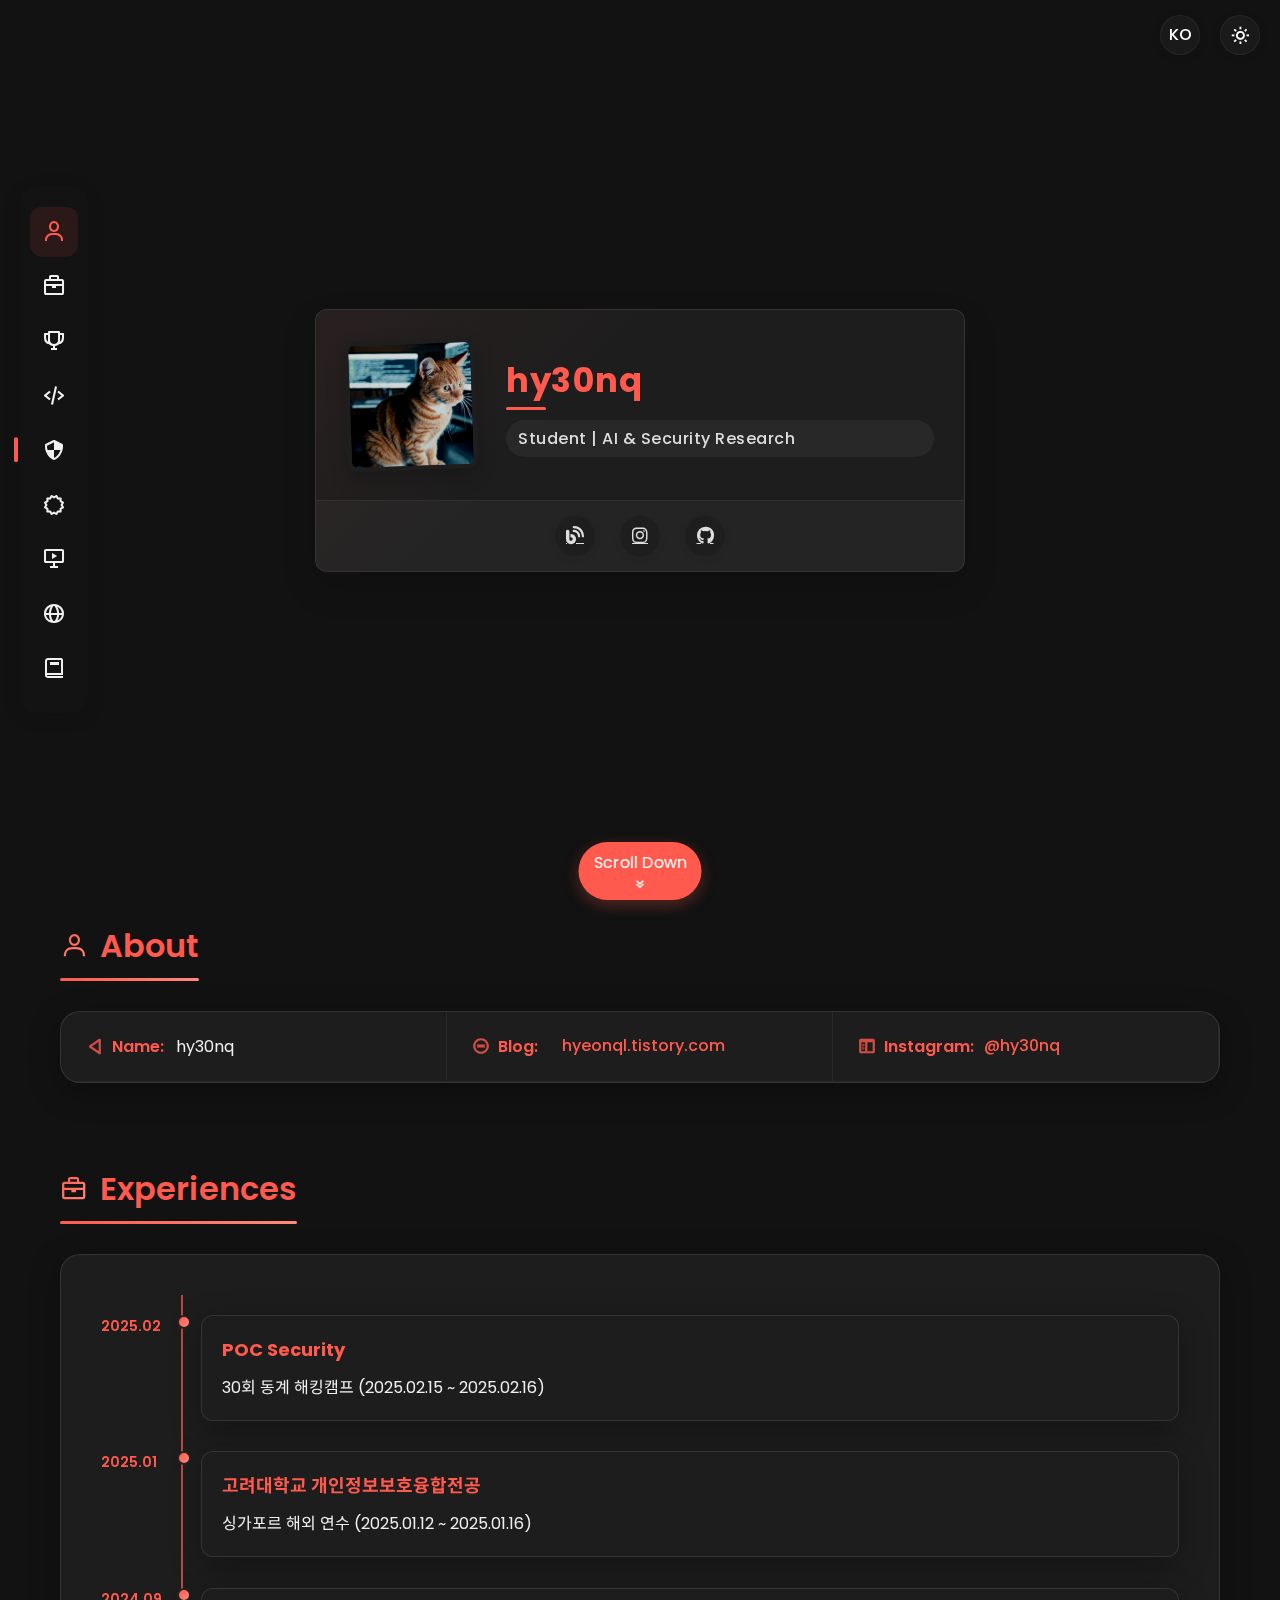
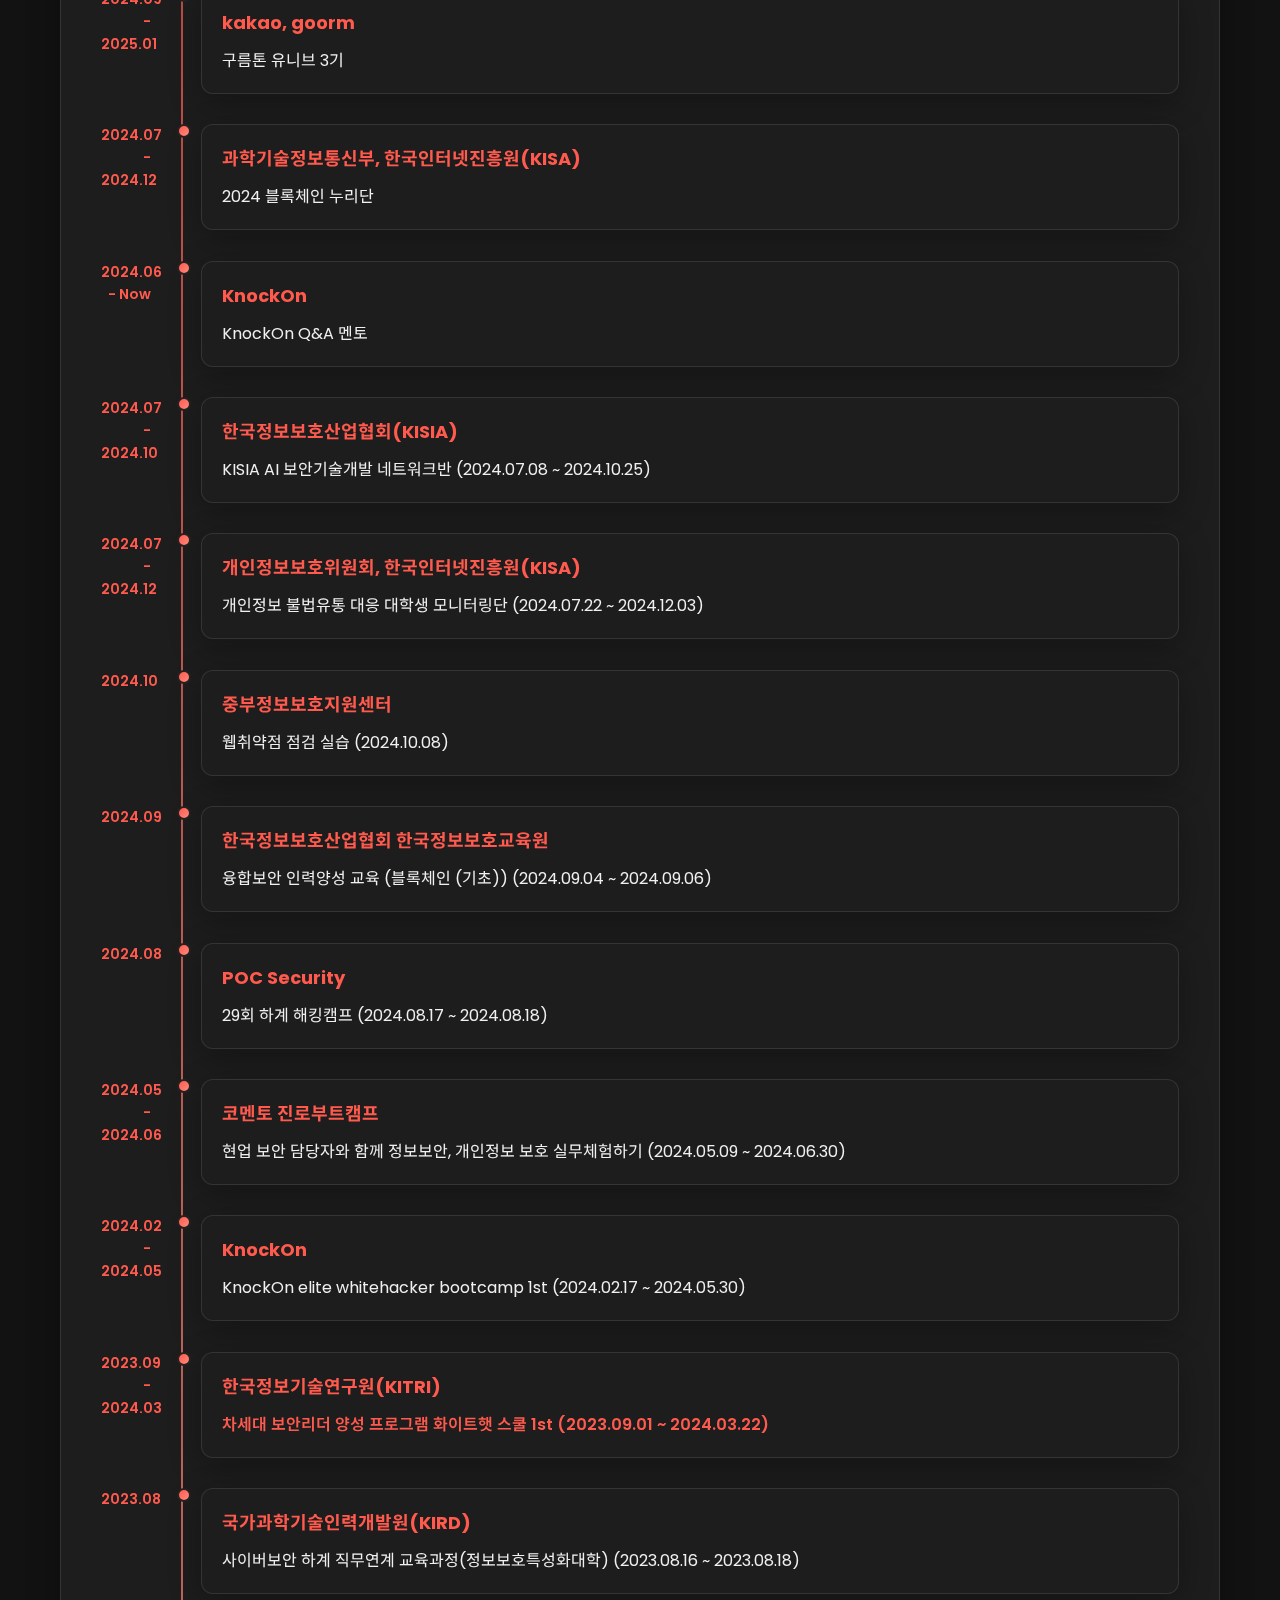
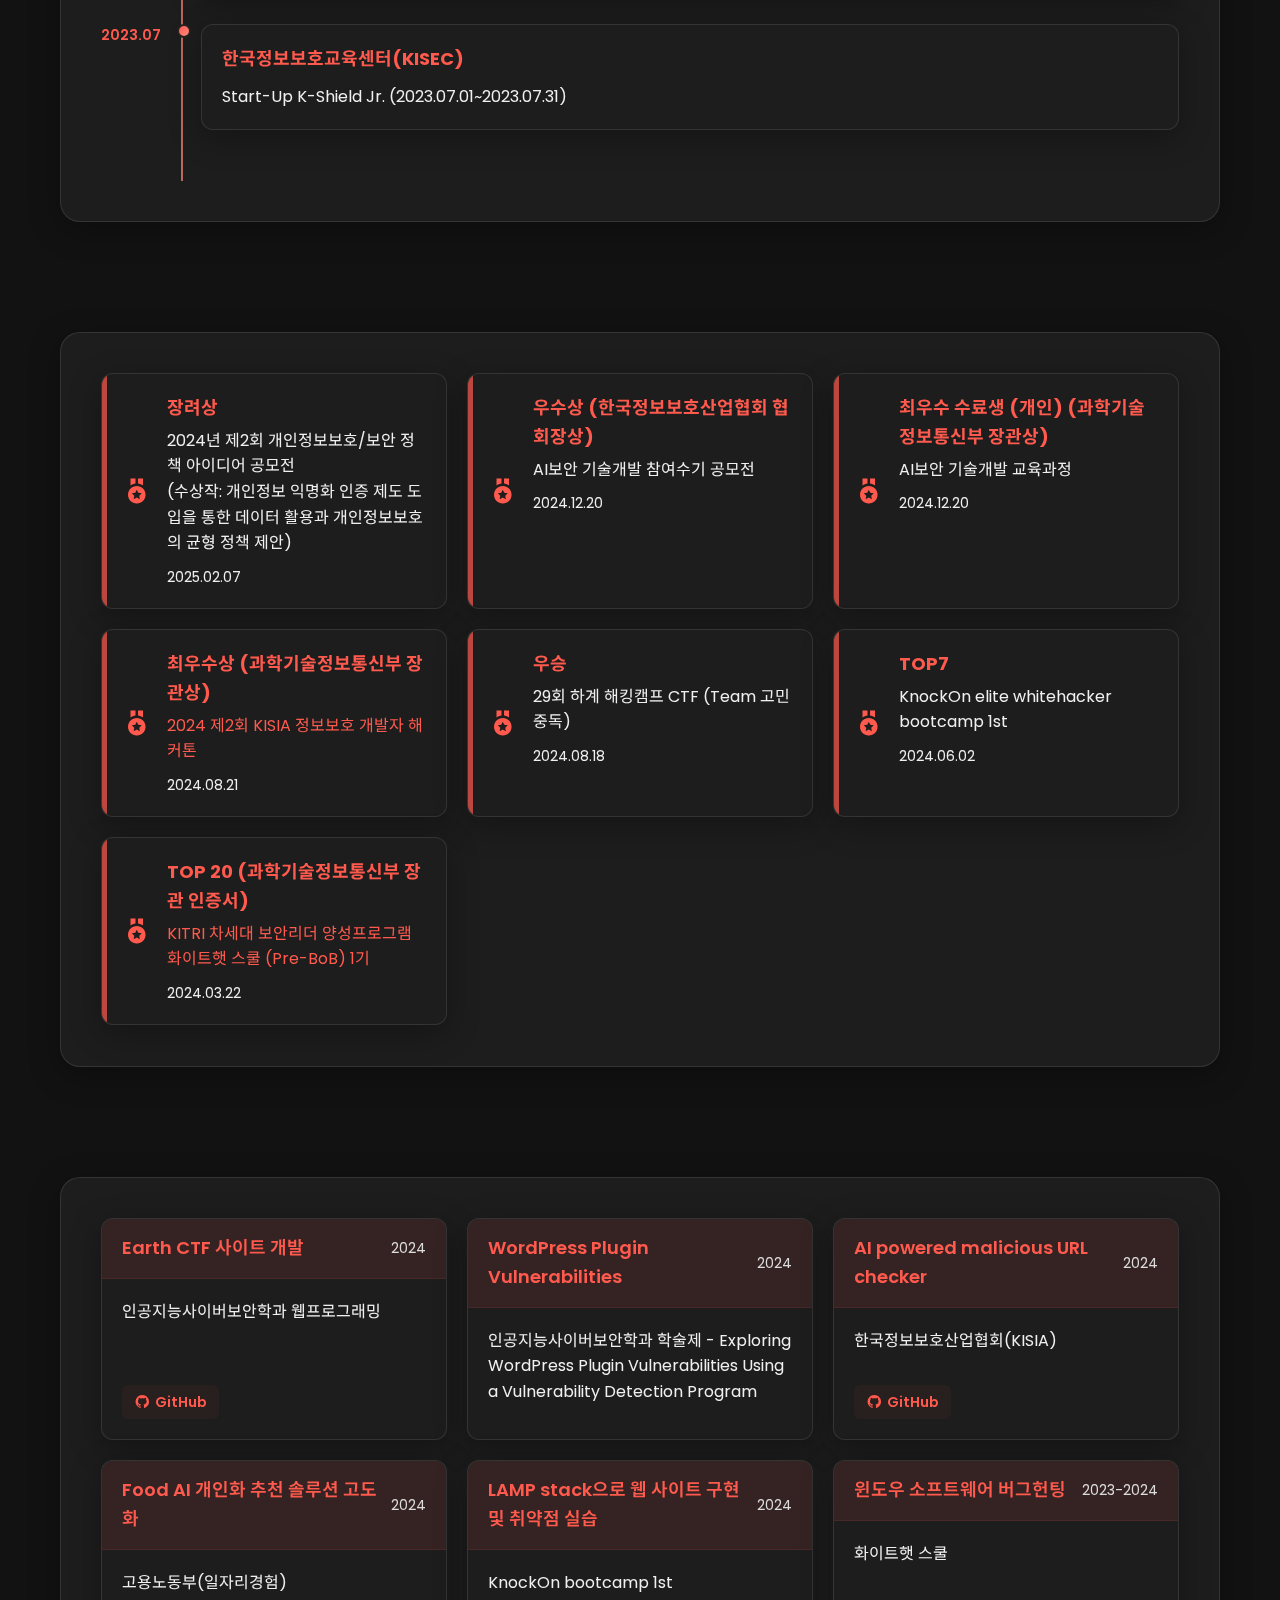
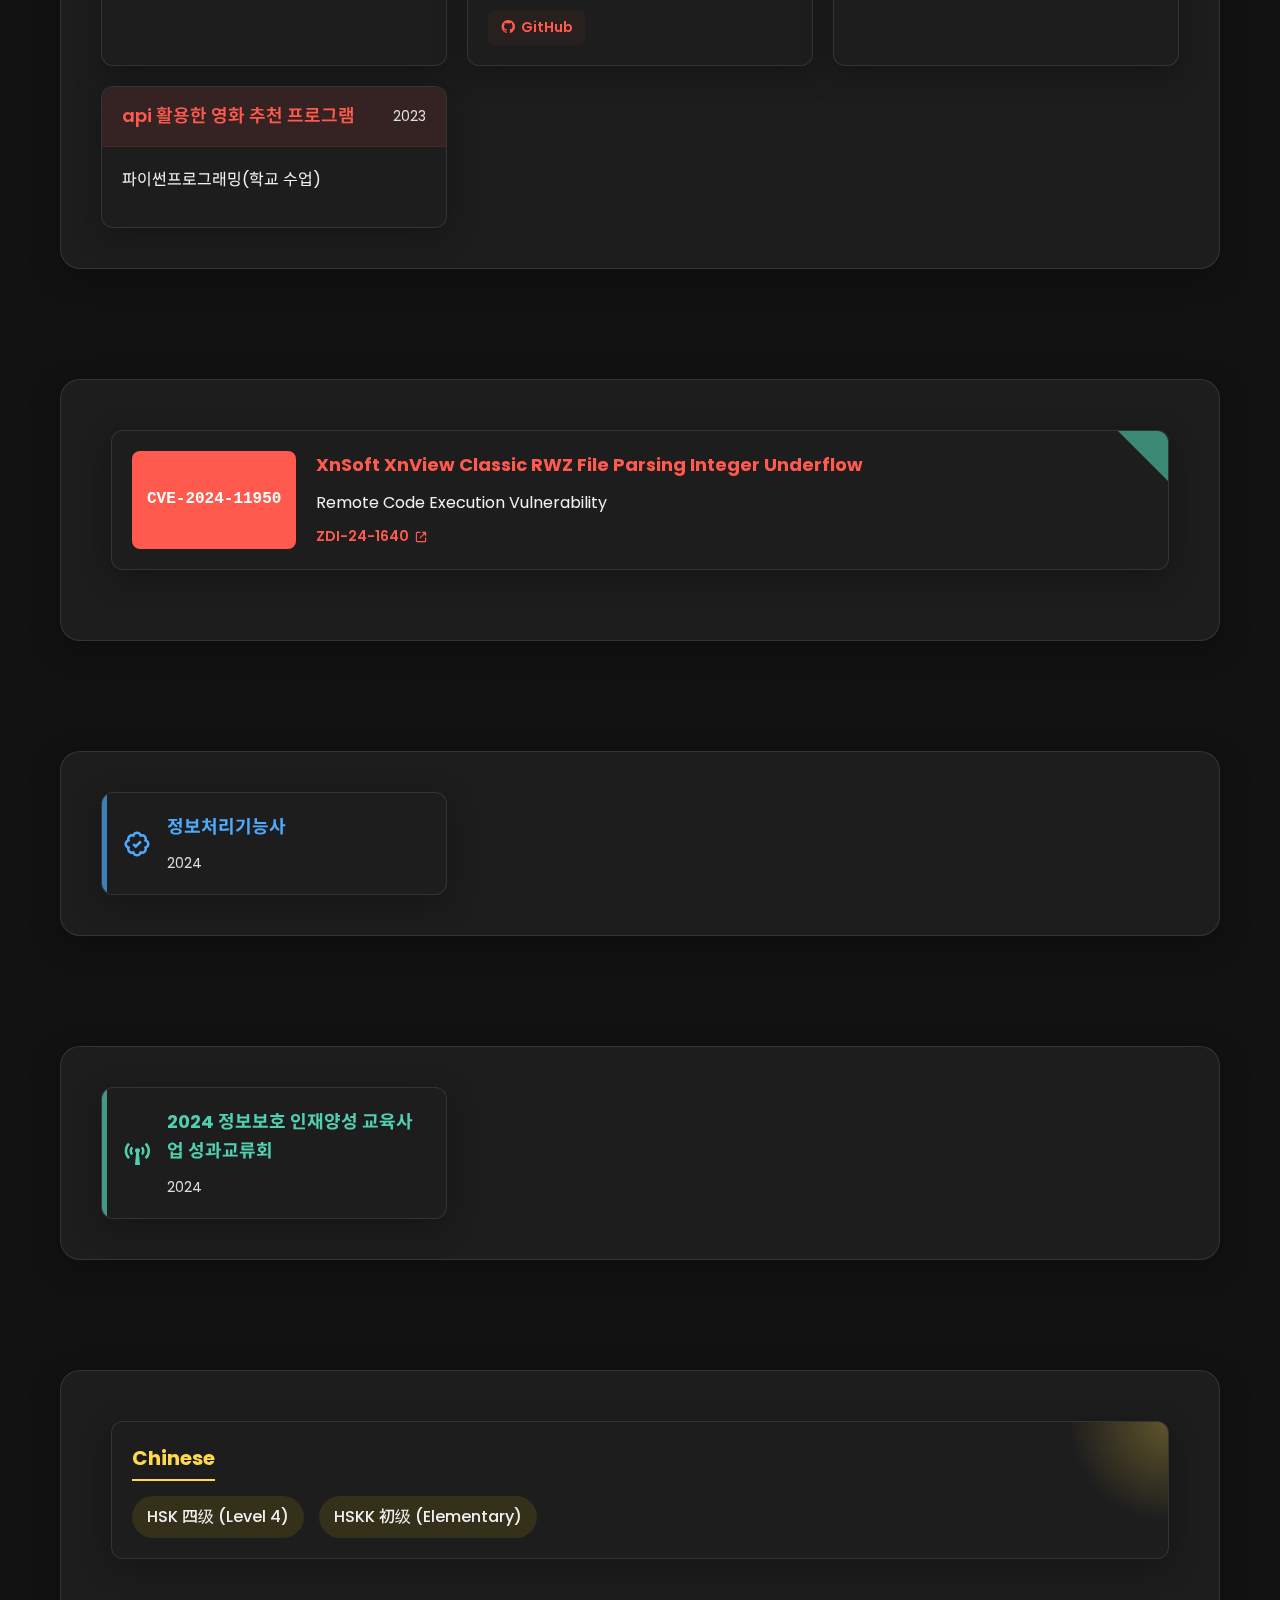
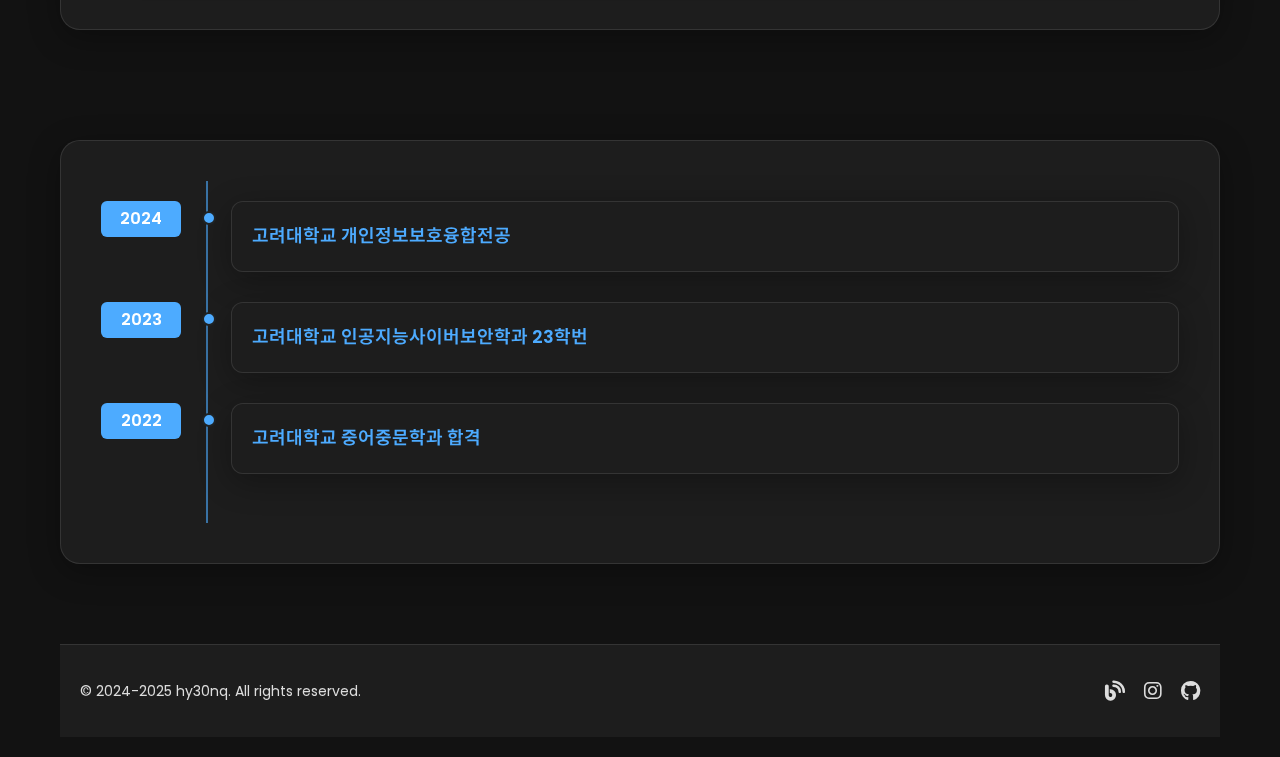
==== commit 8ec75eee: "Update index.html" ====
--- a/index.html
+++ b/index.html
@@ -2,16 +2,6 @@
 <html lang="en">
 
 <head>
-  <!-- Google Tag Manager -->
-  <script>(function (w, d, s, l, i) {
-      w[l] = w[l] || []; w[l].push({
-        'gtm.start':
-          new Date().getTime(), event: 'gtm.js'
-      }); var f = d.getElementsByTagName(s)[0],
-        j = d.createElement(s), dl = l != 'dataLayer' ? '&l=' + l : ''; j.async = true; j.src =
-          'https://www.googletagmanager.com/gtm.js?id=' + i + dl; f.parentNode.insertBefore(j, f);
-    })(window, document, 'script', 'dataLayer', 'GTM-KGTQCTKV');
-  </script>
   <!-- End Google Tag Manager -->
   <meta charset="UTF-8">
   <title>hy30nq's site</title>
@@ -195,7 +185,7 @@
             </div>
           </div>
           <div class="timeline-item">
-            <div class="timeline-date">2024.07 - Now</div>
+            <div class="timeline-date">2024.07 - 2024.12</div>
             <div class="timeline-content">
               <h3>과학기술정보통신부, 한국인터넷진흥원(KISA)</h3>
               <p>2024 블록체인 누리단</p>
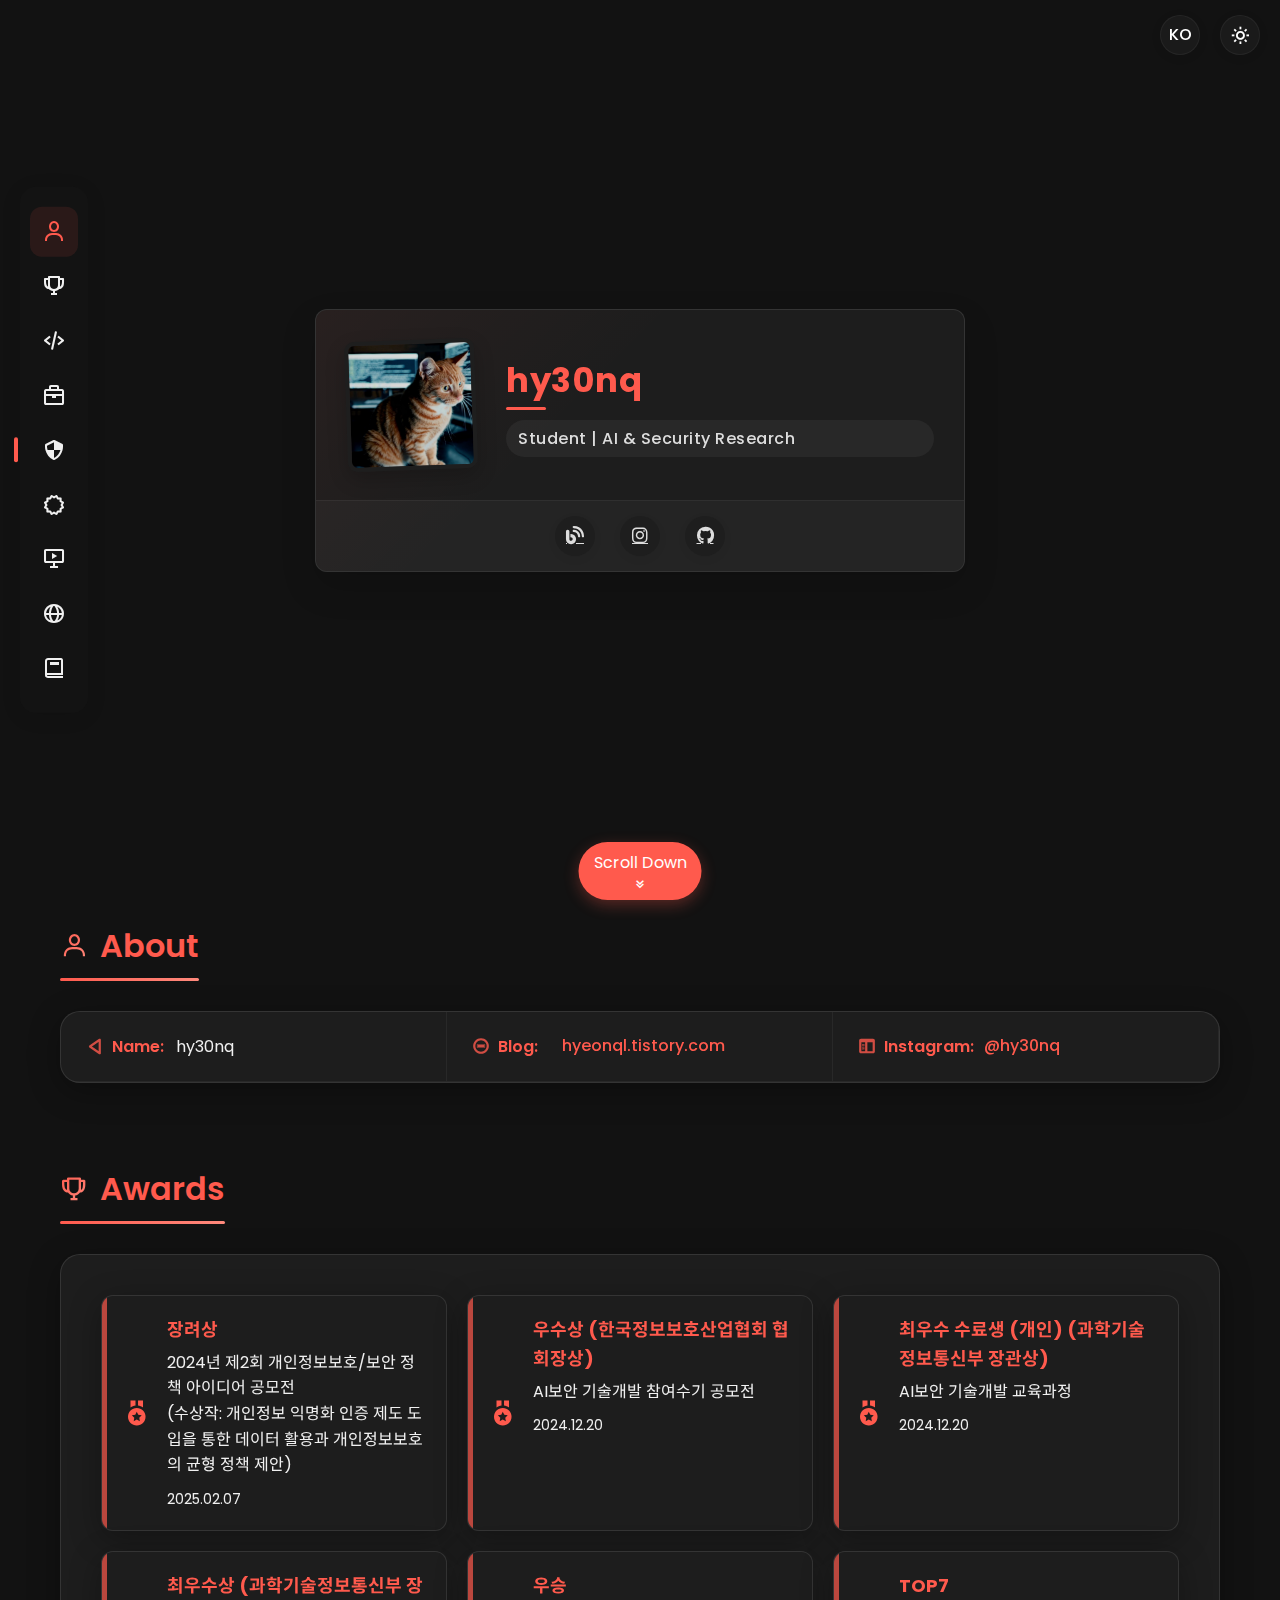
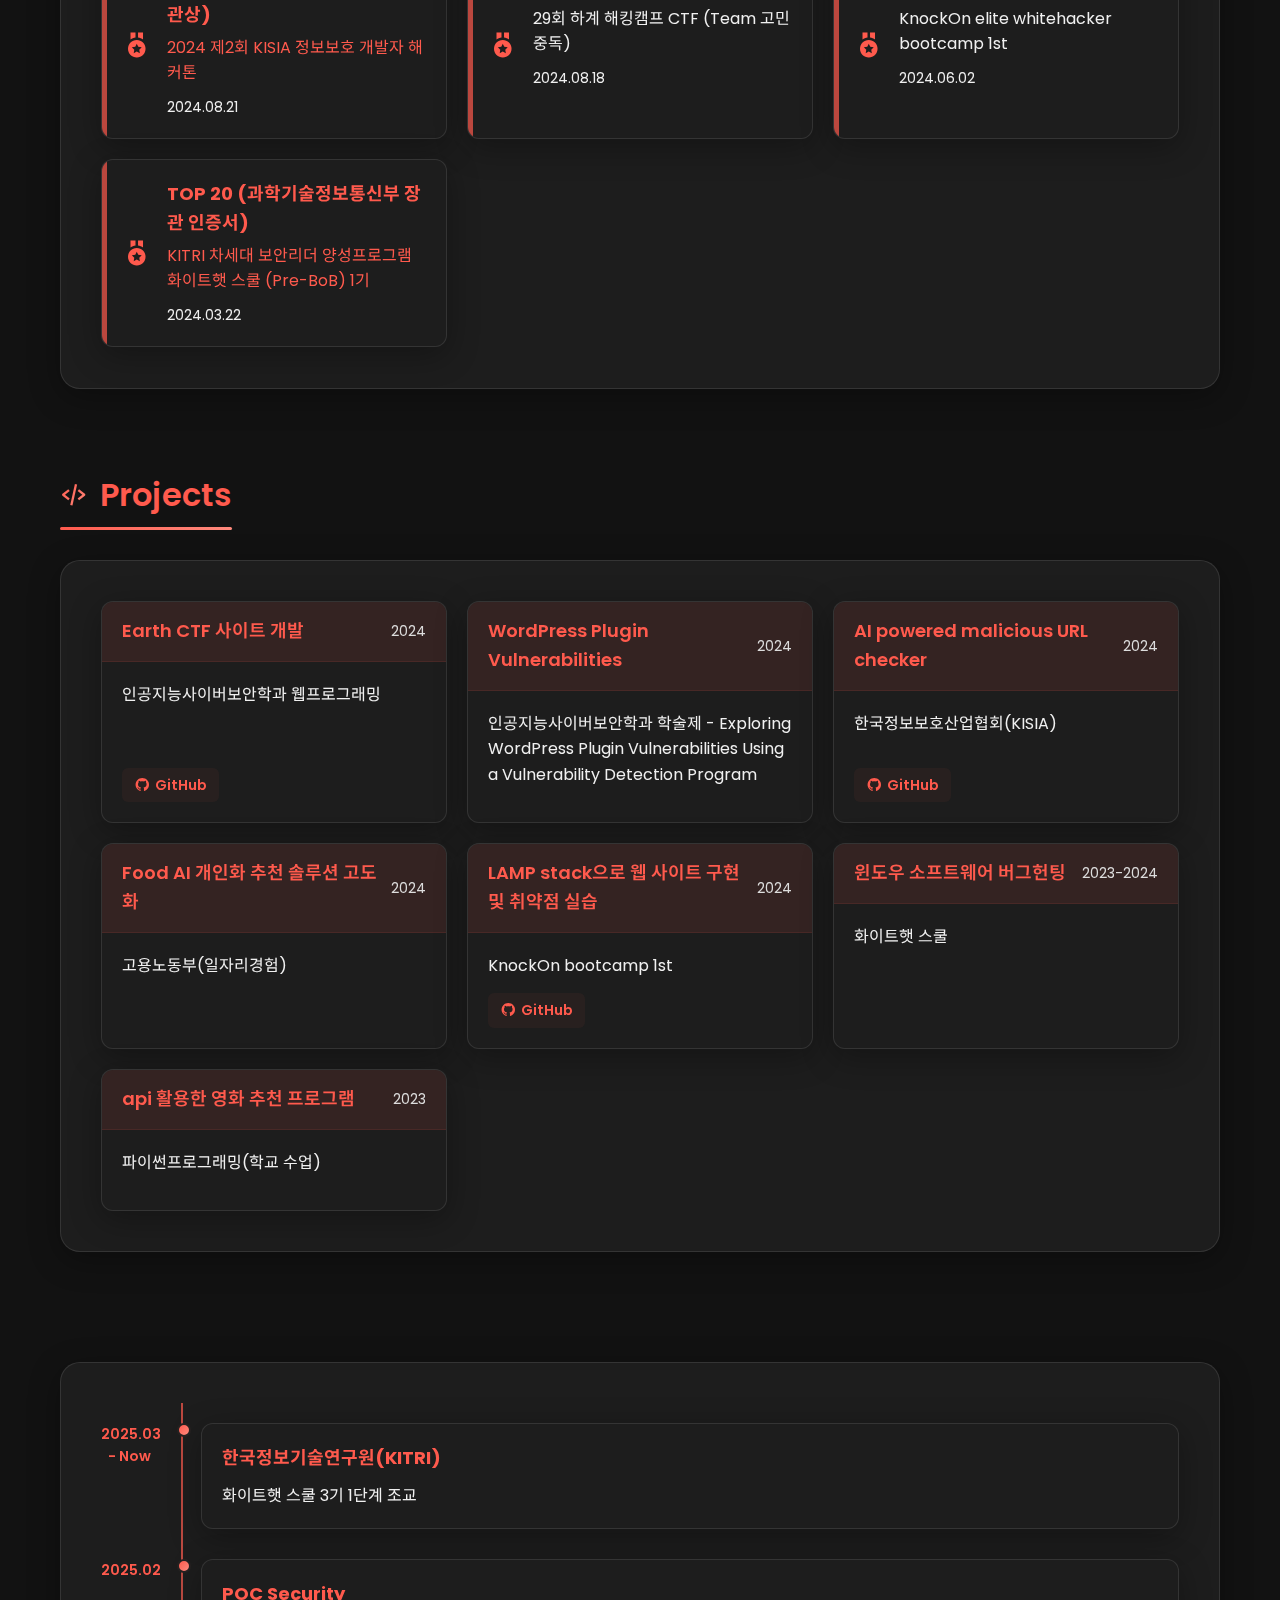
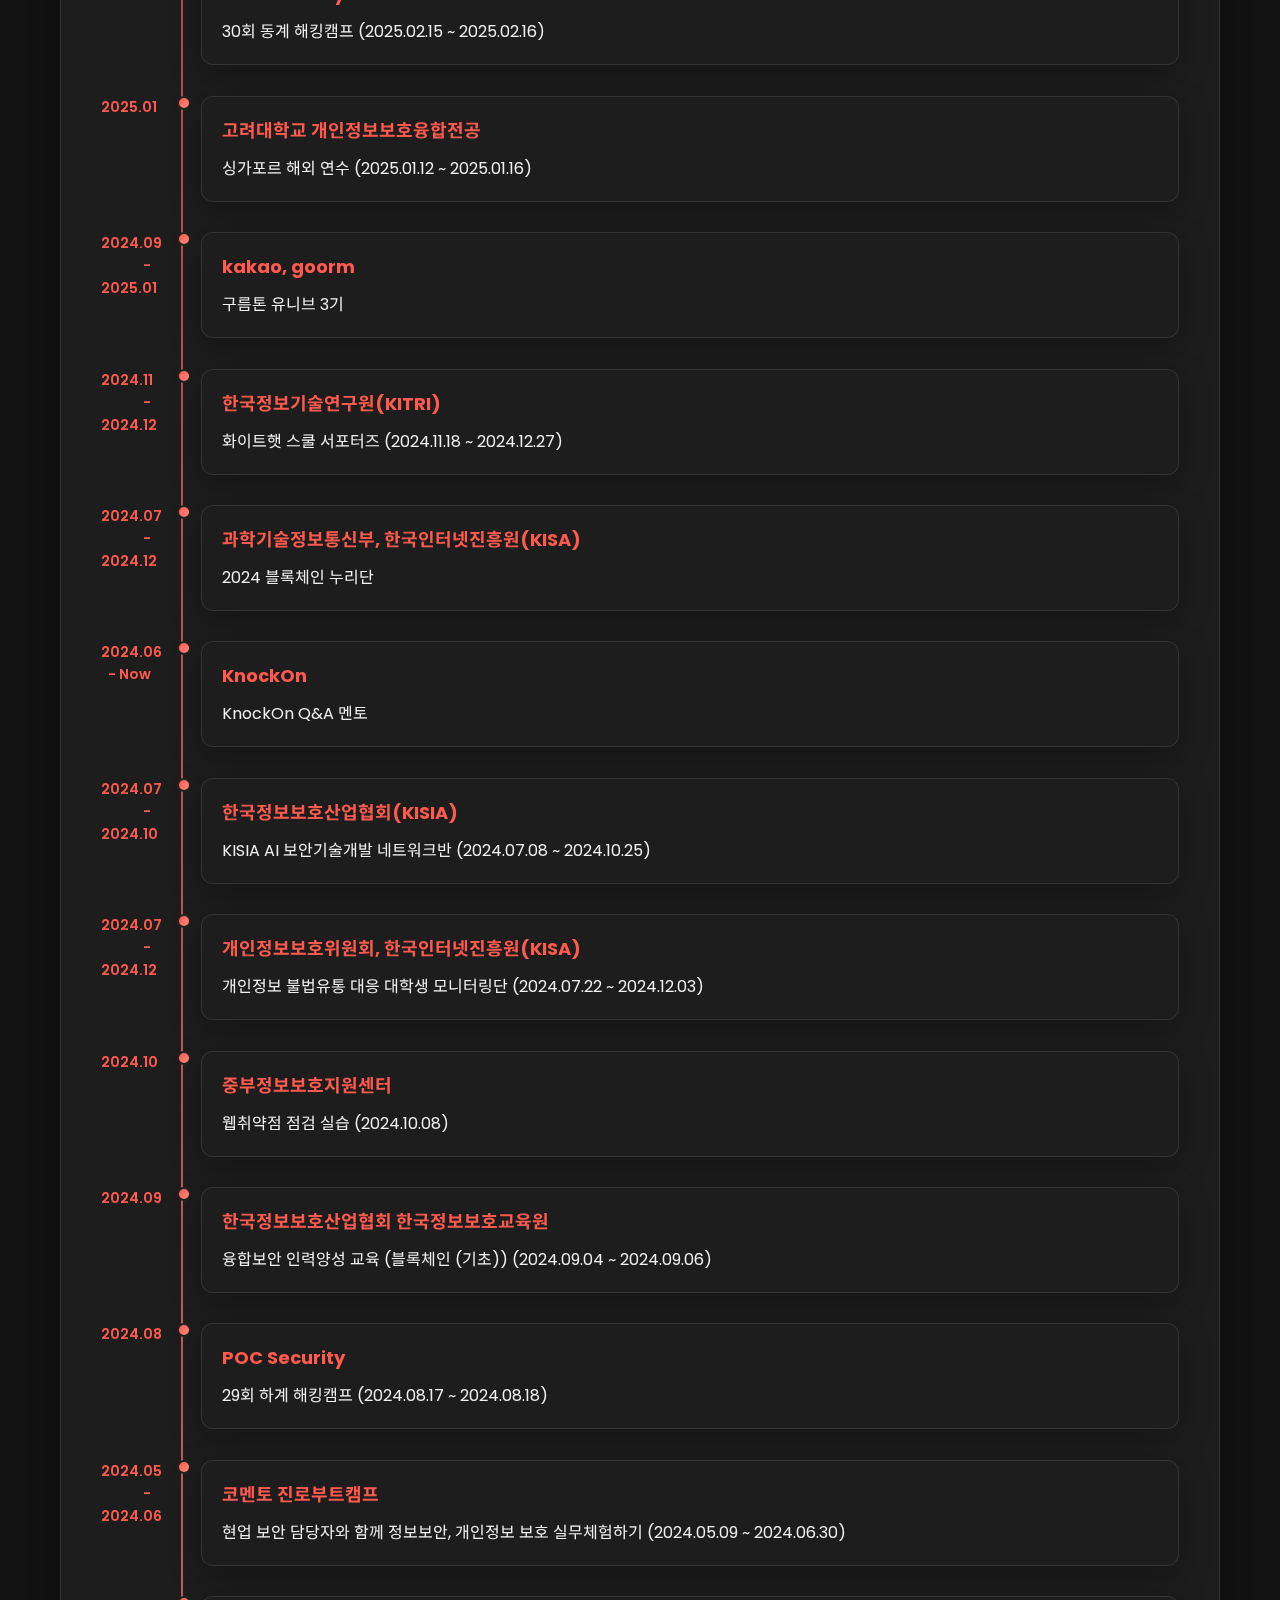
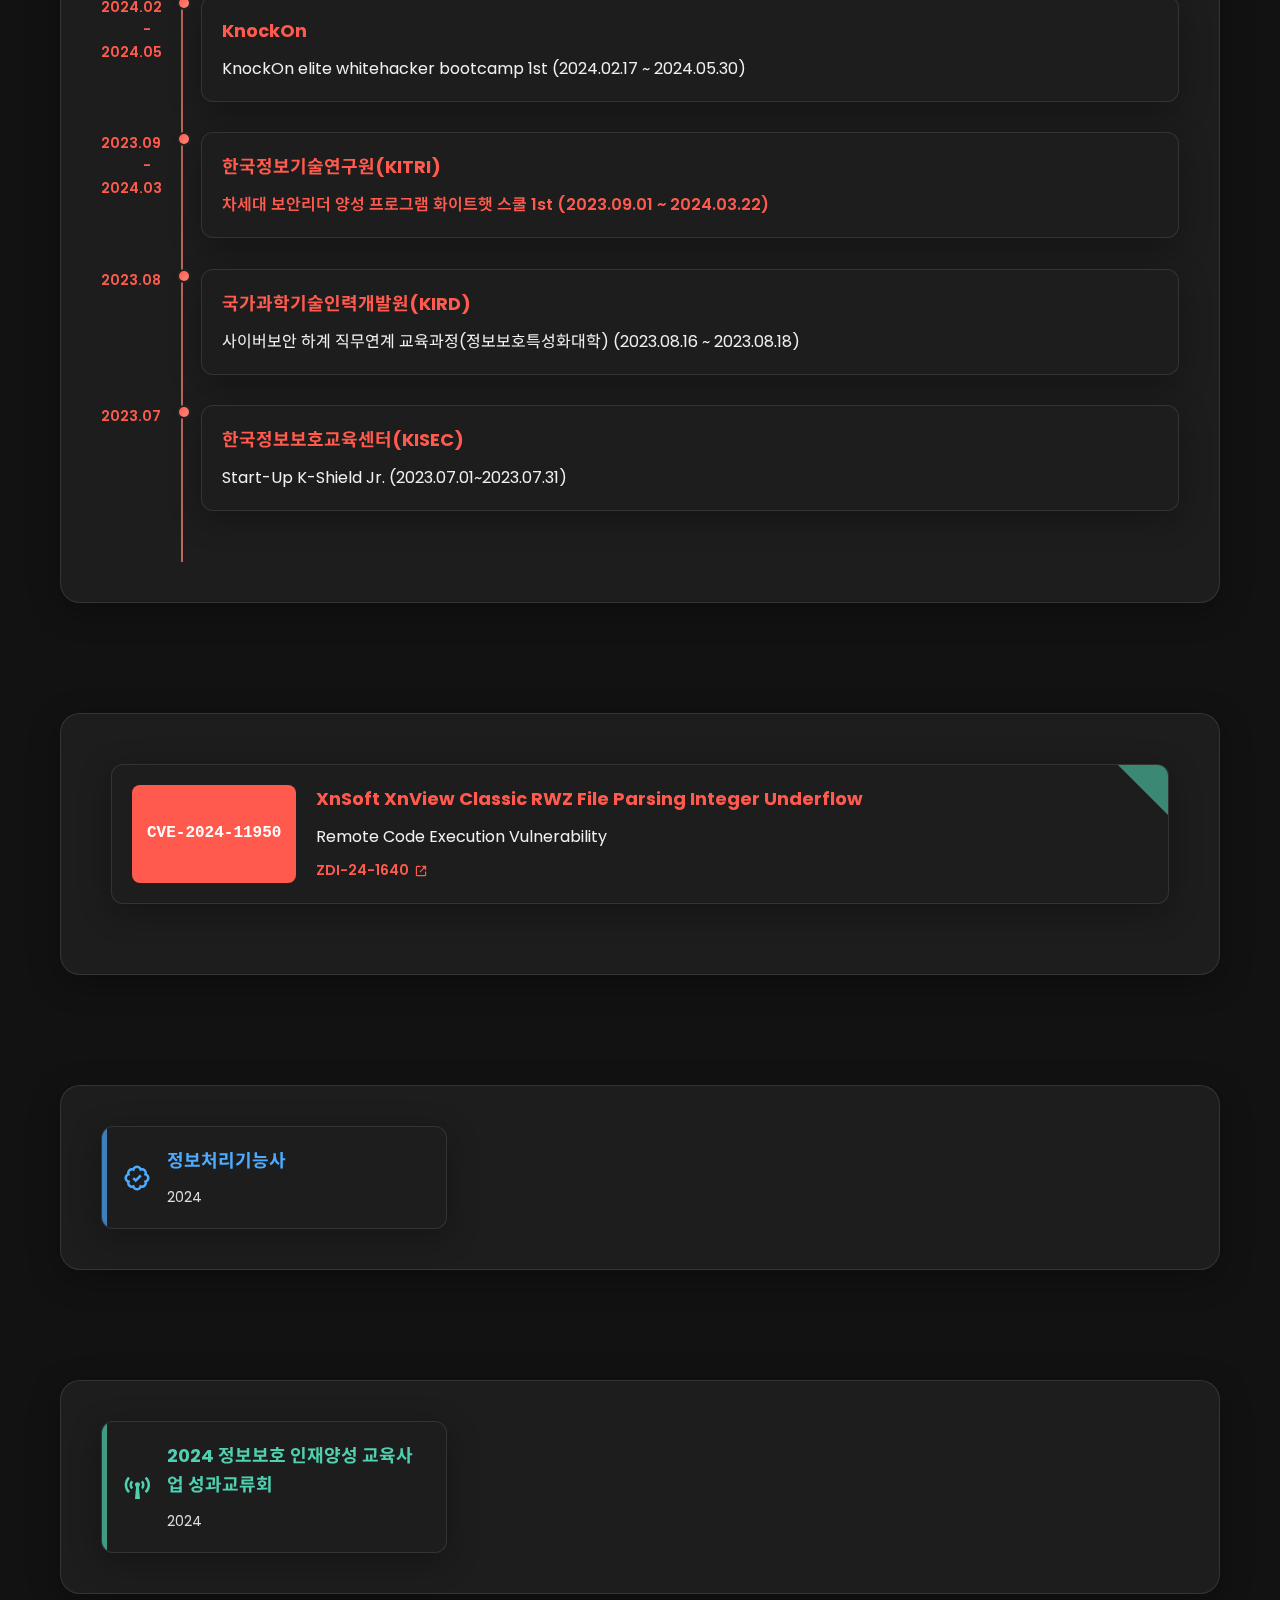
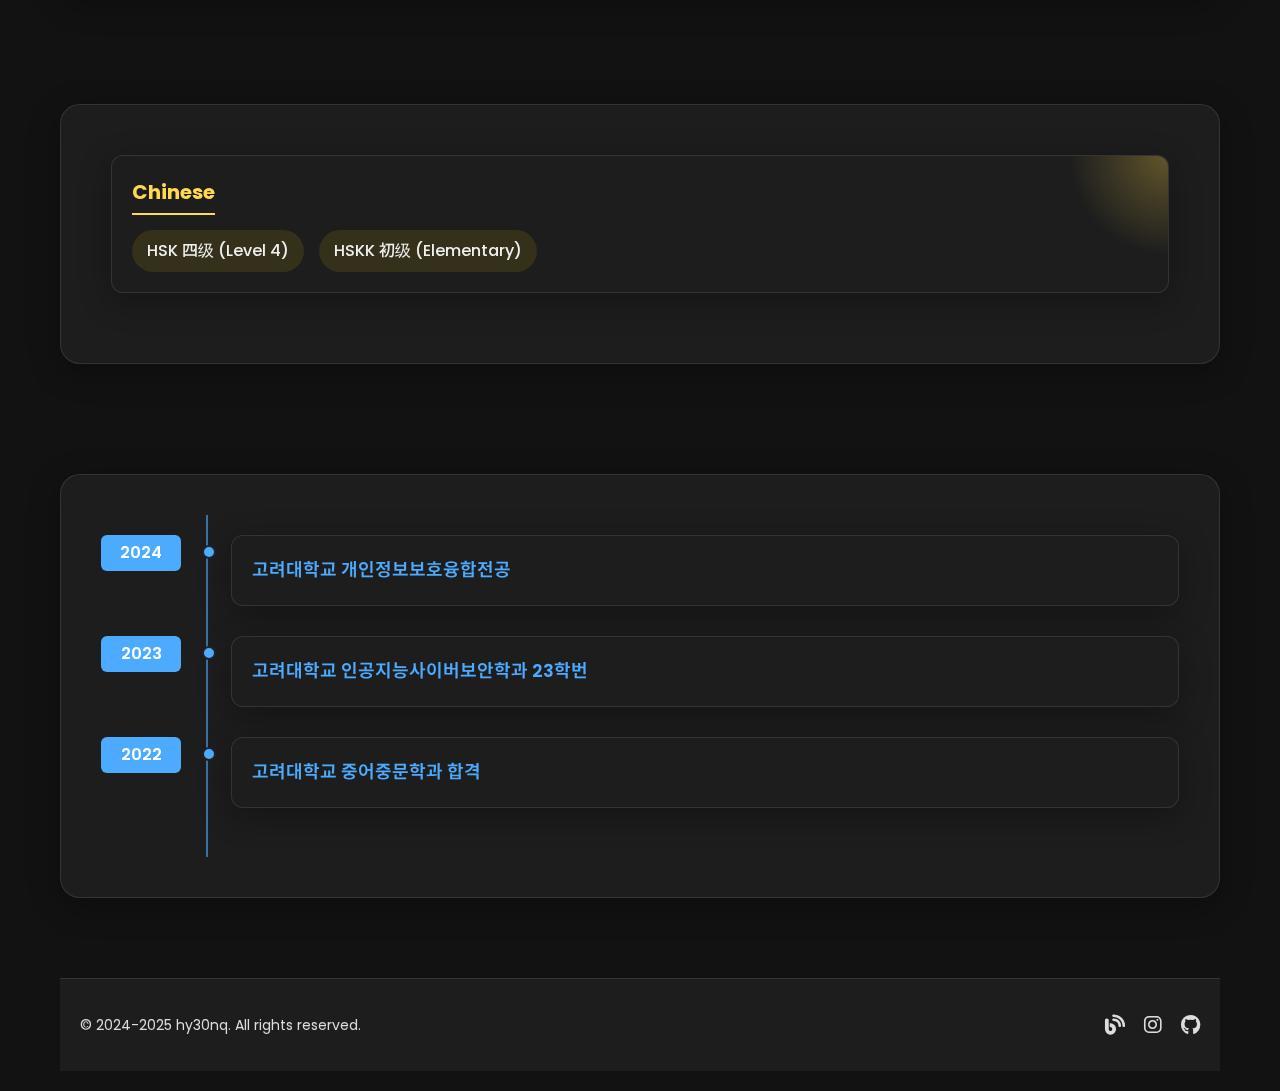
==== commit f1cdd05f: "Add files via upload" ====
--- a/index.html
+++ b/index.html
@@ -1,565 +1,869 @@
 <!DOCTYPE html>
 <html lang="en">
-
-<head>
-  <!-- End Google Tag Manager -->
-  <meta charset="UTF-8">
-  <title>hy30nq's site</title>
-  <!-- Meta tags for responsiveness and SEO -->
-  <meta name="viewport" content="width=device-width, initial-scale=1.0">
-  <meta name="description" content="Welcome to hy30nq's site. AI & Security Research Portfolio">
-  <meta name="keywords" content="hy30nq, security research, AI, cybersecurity, portfolio">
-  <meta name="theme-color" content="#8B1F41">
-  <!-- Open Graph Meta Tags -->
-  <meta property="og:title" content="hy30nq's Portfolio">
-  <meta property="og:description" content="AI & Security Research Portfolio">
-  <meta property="og:type" content="website">
-  <!-- Favicon -->
-  <link rel="apple-touch-icon" sizes="57x57" href="favicon/apple-icon-57x57.png">
-  <link rel="apple-touch-icon" sizes="60x60" href="favicon/apple-icon-60x60.png">
-  <link rel="apple-touch-icon" sizes="72x72" href="favicon/apple-icon-72x72.png">
-  <link rel="apple-touch-icon" sizes="76x76" href="favicon/apple-icon-76x76.png">
-  <link rel="apple-touch-icon" sizes="114x114" href="favicon/apple-icon-114x114.png">
-  <link rel="apple-touch-icon" sizes="120x120" href="favicon/apple-icon-120x120.png">
-  <link rel="apple-touch-icon" sizes="144x144" href="favicon/apple-icon-144x144.png">
-  <link rel="apple-touch-icon" sizes="152x152" href="favicon/apple-icon-152x152.png">
-  <link rel="apple-touch-icon" sizes="180x180" href="favicon/apple-icon-180x180.png">
-  <link rel="icon" type="image/png" sizes="192x192" href="favicon/android-icon-192x192.png">
-  <link rel="icon" type="image/png" sizes="32x32" href="favicon/favicon-32x32.png">
-  <link rel="icon" type="image/png" sizes="96x96" href="favicon/favicon-96x96.png">
-  <link rel="icon" type="image/png" sizes="16x16" href="favicon/favicon-16x16.png">
-  <link rel="manifest" href="favicon/manifest.json">
-  <meta name="msapplication-TileColor" content="#8B1F41">
-  <meta name="msapplication-TileImage" content="favicon/ms-icon-144x144.png">
-  <!-- Style sheet -->
-  <link rel="stylesheet" href="./style.css">
-  <!-- Google Fonts - 최신 폰트 사용 -->
-  <link
-    href="https://fonts.googleapis.com/css2?family=Poppins:wght@300;400;600;700&family=Noto+Sans+KR:wght@300;400;500;700&display=swap"
-    rel="stylesheet">
-  <!-- Font Awesome icons - 최신 버전 사용 -->
-  <link rel="stylesheet" href="https://cdnjs.cloudflare.com/ajax/libs/font-awesome/6.5.1/css/all.min.css">
-  <!-- Boxicons -->
-  <link href='https://unpkg.com/boxicons@2.1.4/css/boxicons.min.css' rel='stylesheet'>
-  <!-- 중요 리소스 미리 로드 -->
-  <link rel="preload" href="profile_next.png" as="image">
-  <link rel="preload" href="https://fonts.googleapis.com/css2?family=Poppins:wght@300;400;600;700&family=Noto+Sans+KR:wght@300;400;500;700&display=swap" as="style">
-</head>
-
-<body class="dark-mode">
-  <!-- Theme Toggle -->
-  <div class="theme-toggle">
-    <i class="bx bx-moon"></i>
-    <i class="bx bx-sun"></i>
-  </div>
-
-  <!-- Language Toggle -->
-  <div class="lang-toggle">KO</div>
-
-  <!-- Floating Navigation Menu -->
-  <nav class="floating-nav">
-    <ul>
-      <li><a href="#about" class="nav-item active"><i class="bx bx-user"></i><span data-lang-ko="소개"
-            data-lang-en="About">About</span></a></li>
-      <li><a href="#experiences" class="nav-item"><i class="bx bx-briefcase"></i><span data-lang-ko="경험"
-            data-lang-en="Experiences">Experiences</span></a></li>
-      <li><a href="#awards" class="nav-item"><i class="bx bx-trophy"></i><span data-lang-ko="수상"
-            data-lang-en="Awards">Awards</span></a></li>
-      <li><a href="#projects" class="nav-item"><i class="bx bx-code-alt"></i><span data-lang-ko="프로젝트"
-            data-lang-en="Projects">Projects</span></a></li>
-      <li><a href="#cve" class="nav-item"><i class="bx bx-shield-quarter"></i><span>CVE</span></a></li>
-      <li><a href="#certificates" class="nav-item"><i class="bx bx-certification"></i><span data-lang-ko="자격증"
-            data-lang-en="Certificates">Certificates</span></a></li>
-      <li><a href="#presentations" class="nav-item"><i class="bx bx-slideshow"></i><span data-lang-ko="발표"
-            data-lang-en="Presentations">Presentations</span></a></li>
-      <li><a href="#languages" class="nav-item"><i class="bx bx-globe"></i><span data-lang-ko="언어"
-            data-lang-en="Languages">Languages</span></a></li>
-      <li><a href="#education" class="nav-item"><i class="bx bx-book"></i><span data-lang-ko="학력"
-            data-lang-en="Education">Education</span></a></li>
-    </ul>
-  </nav>
-
-  <!-- Mobile Bottom Navigation -->
-  <nav class="mobile-nav">
-    <a href="#about" class="mobile-nav-item active"><i class="bx bx-user"></i><span data-lang-ko="소개" 
-      data-lang-en="About">About</span></a>
-    <a href="#experiences" class="mobile-nav-item"><i class="bx bx-briefcase"></i><span data-lang-ko="경험"
-      data-lang-en="Experiences">Experiences</span></a>
-    <a href="#awards" class="mobile-nav-item"><i class="bx bx-trophy"></i><span data-lang-ko="수상"
-      data-lang-en="Awards">Awards</span></a>
-    <a href="#projects" class="mobile-nav-item"><i class="bx bx-code-alt"></i><span data-lang-ko="프로젝트"
-      data-lang-en="Projects">Projects</span></a>
-    <a href="#" class="more-nav-toggle"><i class="bx bx-menu"></i><span data-lang-ko="더보기"
-      data-lang-en="More">More</span></a>
-  </nav>
-
-  <!-- More Menu for Mobile -->
-  <div class="more-menu">
-    <div class="more-menu-header">
-      <span data-lang-ko="메뉴" data-lang-en="Menu">Menu</span>
-      <button class="more-menu-close"><i class="bx bx-x"></i></button>
+  <head>
+    <!-- End Google Tag Manager -->
+    <meta charset="UTF-8" />
+    <title>hy30nq's site</title>
+    <!-- Meta tags for responsiveness and SEO -->
+    <meta name="viewport" content="width=device-width, initial-scale=1.0" />
+    <meta
+      name="description"
+      content="Welcome to hy30nq's site. AI & Security Research Portfolio"
+    />
+    <meta
+      name="keywords"
+      content="hy30nq, security research, AI, cybersecurity, portfolio"
+    />
+    <meta name="theme-color" content="#8B1F41" />
+    <!-- Open Graph Meta Tags -->
+    <meta property="og:title" content="hy30nq's Portfolio" />
+    <meta
+      property="og:description"
+      content="AI & Security Research Portfolio"
+    />
+    <meta property="og:type" content="website" />
+    <!-- Favicon -->
+    <link
+      rel="apple-touch-icon"
+      sizes="57x57"
+      href="favicon/apple-icon-57x57.png"
+    />
+    <link
+      rel="apple-touch-icon"
+      sizes="60x60"
+      href="favicon/apple-icon-60x60.png"
+    />
+    <link
+      rel="apple-touch-icon"
+      sizes="72x72"
+      href="favicon/apple-icon-72x72.png"
+    />
+    <link
+      rel="apple-touch-icon"
+      sizes="76x76"
+      href="favicon/apple-icon-76x76.png"
+    />
+    <link
+      rel="apple-touch-icon"
+      sizes="114x114"
+      href="favicon/apple-icon-114x114.png"
+    />
+    <link
+      rel="apple-touch-icon"
+      sizes="120x120"
+      href="favicon/apple-icon-120x120.png"
+    />
+    <link
+      rel="apple-touch-icon"
+      sizes="144x144"
+      href="favicon/apple-icon-144x144.png"
+    />
+    <link
+      rel="apple-touch-icon"
+      sizes="152x152"
+      href="favicon/apple-icon-152x152.png"
+    />
+    <link
+      rel="apple-touch-icon"
+      sizes="180x180"
+      href="favicon/apple-icon-180x180.png"
+    />
+    <link
+      rel="icon"
+      type="image/png"
+      sizes="192x192"
+      href="favicon/android-icon-192x192.png"
+    />
+    <link
+      rel="icon"
+      type="image/png"
+      sizes="32x32"
+      href="favicon/favicon-32x32.png"
+    />
+    <link
+      rel="icon"
+      type="image/png"
+      sizes="96x96"
+      href="favicon/favicon-96x96.png"
+    />
+    <link
+      rel="icon"
+      type="image/png"
+      sizes="16x16"
+      href="favicon/favicon-16x16.png"
+    />
+    <link rel="manifest" href="favicon/manifest.json" />
+    <meta name="msapplication-TileColor" content="#8B1F41" />
+    <meta
+      name="msapplication-TileImage"
+      content="favicon/ms-icon-144x144.png"
+    />
+    <!-- Style sheet -->
+    <link rel="stylesheet" href="./style.css" />
+    <!-- Google Fonts - 최신 폰트 사용 -->
+    <link
+      href="https://fonts.googleapis.com/css2?family=Poppins:wght@300;400;600;700&family=Noto+Sans+KR:wght@300;400;500;700&display=swap"
+      rel="stylesheet"
+    />
+    <!-- Font Awesome icons - 최신 버전 사용 -->
+    <link
+      rel="stylesheet"
+      href="https://cdnjs.cloudflare.com/ajax/libs/font-awesome/6.5.1/css/all.min.css"
+    />
+    <!-- Boxicons -->
+    <link
+      href="https://unpkg.com/boxicons@2.1.4/css/boxicons.min.css"
+      rel="stylesheet"
+    />
+    <!-- 중요 리소스 미리 로드 -->
+    <link rel="preload" href="profile_next.png" as="image" />
+    <link
+      rel="preload"
+      href="https://fonts.googleapis.com/css2?family=Poppins:wght@300;400;600;700&family=Noto+Sans+KR:wght@300;400;500;700&display=swap"
+      as="style"
+    />
+  </head>
+
+  <body class="dark-mode">
+    <!-- Theme Toggle -->
+    <div class="theme-toggle">
+      <i class="bx bx-moon"></i>
+      <i class="bx bx-sun"></i>
     </div>
-    <div class="more-menu-content">
-      <a href="#cve" class="more-menu-item"><i class="bx bx-shield-quarter"></i><span>CVE</span></a>
-      <a href="#certificates" class="more-menu-item"><i class="bx bx-certification"></i><span data-lang-ko="자격증"
-        data-lang-en="Certificates">Certificates</span></a>
-      <a href="#presentations" class="more-menu-item"><i class="bx bx-slideshow"></i><span data-lang-ko="발표"
-        data-lang-en="Presentations">Presentations</span></a>
-      <a href="#languages" class="more-menu-item"><i class="bx bx-globe"></i><span data-lang-ko="언어"
-        data-lang-en="Languages">Languages</span></a>
-      <a href="#education" class="more-menu-item"><i class="bx bx-book"></i><span data-lang-ko="학력"
-        data-lang-en="Education">Education</span></a>
+
+    <!-- Language Toggle -->
+    <div class="lang-toggle">KO</div>
+
+    <!-- Floating Navigation Menu -->
+    <nav class="floating-nav">
+      <ul>
+        <li>
+          <a href="#about" class="nav-item active"
+            ><i class="bx bx-user"></i
+            ><span data-lang-ko="소개" data-lang-en="About">About</span></a
+          >
+        </li>
+        <li>
+          <a href="#awards" class="nav-item"
+            ><i class="bx bx-trophy"></i
+            ><span data-lang-ko="수상" data-lang-en="Awards">Awards</span></a
+          >
+        </li>
+        <li>
+          <a href="#projects" class="nav-item"
+            ><i class="bx bx-code-alt"></i
+            ><span data-lang-ko="프로젝트" data-lang-en="Projects"
+              >Projects</span
+            ></a
+          >
+        </li>
+        <li>
+          <a href="#experiences" class="nav-item"
+            ><i class="bx bx-briefcase"></i
+            ><span data-lang-ko="경험" data-lang-en="Experiences"
+              >Experiences</span
+            ></a
+          >
+        </li>
+        <li>
+          <a href="#cve" class="nav-item"
+            ><i class="bx bx-shield-quarter"></i><span>CVE</span></a
+          >
+        </li>
+        <li>
+          <a href="#certificates" class="nav-item"
+            ><i class="bx bx-certification"></i
+            ><span data-lang-ko="자격증" data-lang-en="Certificates"
+              >Certificates</span
+            ></a
+          >
+        </li>
+        <li>
+          <a href="#presentations" class="nav-item"
+            ><i class="bx bx-slideshow"></i
+            ><span data-lang-ko="발표" data-lang-en="Presentations"
+              >Presentations</span
+            ></a
+          >
+        </li>
+        <li>
+          <a href="#languages" class="nav-item"
+            ><i class="bx bx-globe"></i
+            ><span data-lang-ko="언어" data-lang-en="Languages"
+              >Languages</span
+            ></a
+          >
+        </li>
+        <li>
+          <a href="#education" class="nav-item"
+            ><i class="bx bx-book"></i
+            ><span data-lang-ko="학력" data-lang-en="Education"
+              >Education</span
+            ></a
+          >
+        </li>
+      </ul>
+    </nav>
+
+    <!-- Mobile Bottom Navigation -->
+    <nav class="mobile-nav">
+      <a href="#about" class="mobile-nav-item active"
+        ><i class="bx bx-user"></i
+        ><span data-lang-ko="소개" data-lang-en="About">About</span></a
+      >
+      <a href="#awards" class="mobile-nav-item"
+        ><i class="bx bx-trophy"></i
+        ><span data-lang-ko="수상" data-lang-en="Awards">Awards</span></a
+      >
+      <a href="#projects" class="mobile-nav-item"
+        ><i class="bx bx-code-alt"></i
+        ><span data-lang-ko="프로젝트" data-lang-en="Projects"
+          >Projects</span
+        ></a
+      >
+      <a href="#experiences" class="mobile-nav-item"
+        ><i class="bx bx-briefcase"></i
+        ><span data-lang-ko="경험" data-lang-en="Experiences"
+          >Experiences</span
+        ></a
+      >
+      <a href="#" class="more-nav-toggle"
+        ><i class="bx bx-menu"></i
+        ><span data-lang-ko="더보기" data-lang-en="More">More</span></a
+      >
+    </nav>
+
+    <!-- More Menu for Mobile -->
+    <div class="more-menu">
+      <div class="more-menu-header">
+        <span data-lang-ko="메뉴" data-lang-en="Menu">Menu</span>
+        <button class="more-menu-close"><i class="bx bx-x"></i></button>
+      </div>
+      <div class="more-menu-content">
+        <a href="#cve" class="more-menu-item"
+          ><i class="bx bx-shield-quarter"></i><span>CVE</span></a
+        >
+        <a href="#certificates" class="more-menu-item"
+          ><i class="bx bx-certification"></i
+          ><span data-lang-ko="자격증" data-lang-en="Certificates"
+            >Certificates</span
+          ></a
+        >
+        <a href="#presentations" class="more-menu-item"
+          ><i class="bx bx-slideshow"></i
+          ><span data-lang-ko="발표" data-lang-en="Presentations"
+            >Presentations</span
+          ></a
+        >
+        <a href="#languages" class="more-menu-item"
+          ><i class="bx bx-globe"></i
+          ><span data-lang-ko="언어" data-lang-en="Languages"
+            >Languages</span
+          ></a
+        >
+        <a href="#education" class="more-menu-item"
+          ><i class="bx bx-book"></i
+          ><span data-lang-ko="학력" data-lang-en="Education"
+            >Education</span
+          ></a
+        >
+      </div>
     </div>
-  </div>
-
-  <!-- Main container -->
-  <div class="container">
-    <!-- Hero Section -->
-    <section class="hero-section">
-      <div class="glass-card profile-card">
-        <div class="profile-top">
-          <div class="profile-img">
-            <img src="profile_next.png" alt="Profile Image">
-          </div>
-          <div class="profile-text">
-            <h1 class="name">hy30nq</h1>
-            <p class="alias" data-lang-ko="대학생 | AI 및 보안 연구" data-lang-en="Student | AI & Security Research">Student | AI & Security Research</p>
-          </div>
-        </div>
-
-        <div class="social-icons">
-          <a href="https://hyeonql.tistory.com/" target="_blank" aria-label="Blog"><i class="fas fa-blog"></i></a>
-          <a href="https://www.instagram.com/hy30nq/" target="_blank" aria-label="Instagram"><i
-              class="fab fa-instagram"></i></a>
-          <a href="https://github.com/hy30nq03/" target="_blank" aria-label="GitHub"><i class="fab fa-github"></i></a>
-        </div>
-      </div>
-
-      <div class="scroll-indicator">
-        <span data-lang-ko="아래로 스크롤" data-lang-en="Scroll Down">Scroll Down</span>
-        <i class="bx bx-chevrons-down"></i>
-      </div>
-    </section>
-
-    <!-- About Section -->
-    <section id="about" class="content-section">
-      <div class="section-title">
-        <h2><i class="bx bx-user"></i> <span data-lang-ko="소개" data-lang-en="About">About</span></h2>
-      </div>
-      <div class="glass-card">
-        <ul>
-          <li><strong data-lang-ko="이름: " data-lang-en="Name: ">Name: </strong>hy30nq</li>
-          <li><strong>Blog: </strong> <a href="https://hyeonql.tistory.com/" target="_blank">hyeonql.tistory.com</a>
-          </li>
-          <li><strong>Instagram: </strong> <a href="https://www.instagram.com/hy30nq/" target="_blank">@hy30nq</a></li>
-        </ul>
-      </div>
-    </section>
-
-    <!-- Experiences Section -->
-    <section id="experiences" class="content-section">
-      <div class="section-title">
-        <h2><i class="bx bx-briefcase"></i> <span data-lang-ko="경험" data-lang-en="Experiences">Experiences</span></h2>
-      </div>
-      <div class="glass-card">
-        <div class="timeline">
-          <div class="timeline-item">
-            <div class="timeline-date">2025.02</div>
-            <div class="timeline-content">
-              <h3>POC Security</h3>
-              <p>30회 동계 해킹캠프 (2025.02.15 ~ 2025.02.16)</p>
-            </div>
-          </div>
-          <div class="timeline-item">
-            <div class="timeline-date">2025.01</div>
-            <div class="timeline-content">
-              <h3>고려대학교 개인정보보호융합전공</h3>
-              <p>싱가포르 해외 연수 (2025.01.12 ~ 2025.01.16)</p>
-            </div>
-          </div>
-          <div class="timeline-item">
-            <div class="timeline-date">2024.09 - 2025.01</div>
-            <div class="timeline-content">
-              <h3>kakao, goorm</h3>
-              <p>구름톤 유니브 3기</p>
-            </div>
-          </div>
-          <div class="timeline-item">
-            <div class="timeline-date">2024.07 - 2024.12</div>
-            <div class="timeline-content">
-              <h3>과학기술정보통신부, 한국인터넷진흥원(KISA)</h3>
-              <p>2024 블록체인 누리단</p>
-            </div>
-          </div>
-          <div class="timeline-item">
-            <div class="timeline-date">2024.06 - Now</div>
-            <div class="timeline-content">
-              <h3>KnockOn</h3>
-              <p>KnockOn Q&A 멘토</p>
-            </div>
-          </div>
-          <div class="timeline-item">
-            <div class="timeline-date">2024.07 - 2024.10</div>
-            <div class="timeline-content">
-              <h3>한국정보보호산업협회(KISIA)</h3>
-              <p>KISIA AI 보안기술개발 네트워크반 (2024.07.08 ~ 2024.10.25)</p>
-            </div>
-          </div>
-          <div class="timeline-item">
-            <div class="timeline-date">2024.07 - 2024.12</div>
-            <div class="timeline-content">
-              <h3>개인정보보호위원회, 한국인터넷진흥원(KISA)</h3>
-              <p>개인정보 불법유통 대응 대학생 모니터링단 (2024.07.22 ~ 2024.12.03)</p>
-            </div>
-          </div>
-          <div class="timeline-item">
-            <div class="timeline-date">2024.10</div>
-            <div class="timeline-content">
-              <h3>중부정보보호지원센터</h3>
-              <p>웹취약점 점검 실습 (2024.10.08)</p>
-            </div>
-          </div>
-          <div class="timeline-item">
-            <div class="timeline-date">2024.09</div>
-            <div class="timeline-content">
-              <h3>한국정보보호산업협회 한국정보보호교육원</h3>
-              <p>융합보안 인력양성 교육 (블록체인 (기초)) (2024.09.04 ~ 2024.09.06)</p>
-            </div>
-          </div>
-          <div class="timeline-item">
-            <div class="timeline-date">2024.08</div>
-            <div class="timeline-content">
-              <h3>POC Security</h3>
-              <p>29회 하계 해킹캠프 (2024.08.17 ~ 2024.08.18)</p>
-            </div>
-          </div>
-          <div class="timeline-item">
-            <div class="timeline-date">2024.05 - 2024.06</div>
-            <div class="timeline-content">
-              <h3>코멘토 진로부트캠프</h3>
-              <p>현업 보안 담당자와 함께 정보보안, 개인정보 보호 실무체험하기 (2024.05.09 ~ 2024.06.30)</p>
-            </div>
-          </div>
-          <div class="timeline-item">
-            <div class="timeline-date">2024.02 - 2024.05</div>
-            <div class="timeline-content">
-              <h3>KnockOn</h3>
-              <p>KnockOn elite whitehacker bootcamp 1st (2024.02.17 ~ 2024.05.30)</p>
-            </div>
-          </div>
-          <div class="timeline-item">
-            <div class="timeline-date">2023.09 - 2024.03</div>
-            <div class="timeline-content">
-              <h3>한국정보기술연구원(KITRI)</h3>
-              <p><a href="https://www.msit.go.kr/bbs/view.do?sCode=user&mId=113&mPid=238&bbsSeqNo=94&nttSeqNo=3184227"
-                  target="_blank">차세대 보안리더 양성 프로그램 화이트햇 스쿨 1st (2023.09.01 ~ 2024.03.22)</a></p>
-            </div>
-          </div>
-          <div class="timeline-item">
-            <div class="timeline-date">2023.08</div>
-            <div class="timeline-content">
-              <h3>국가과학기술인력개발원(KIRD)</h3>
-              <p>사이버보안 하계 직무연계 교육과정(정보보호특성화대학) (2023.08.16 ~ 2023.08.18)</p>
-            </div>
-          </div>
-          <div class="timeline-item">
-            <div class="timeline-date">2023.07</div>
-            <div class="timeline-content">
-              <h3>한국정보보호교육센터(KISEC)</h3>
-              <p>Start-Up K-Shield Jr. (2023.07.01~2023.07.31)</p>
-            </div>
-          </div>
-        </div>
-      </div>
-    </section>
-
-    <!-- Awards Section -->
-    <section id="awards" class="content-section">
-      <div class="section-title">
-        <h2><i class="bx bx-trophy"></i> <span data-lang-ko="수상" data-lang-en="Awards">Awards</span></h2>
-      </div>
-      <div class="glass-card">
-        <div class="awards-grid">
-          <div class="award-item">
-            <div class="award-icon"><i class="bx bxs-medal"></i></div>
-            <div class="award-content">
-              <h3>장려상</h3>
-              <p>2024년 제2회 개인정보보호/보안 정책 아이디어 공모전</p>
-              <p>(수상작: 개인정보 익명화 인증 제도 도입을 통한 데이터 활용과 개인정보보호의 균형 정책 제안)</p>
-              <p class="award-date">2025.02.07</p>
-            </div>
-          </div>
-          <div class="award-item">
-            <div class="award-icon"><i class="bx bxs-medal"></i></div>
-            <div class="award-content">
-              <h3>우수상 (한국정보보호산업협회 협회장상)</h3>
-              <p>AI보안 기술개발 참여수기 공모전</p>
-              <p class="award-date">2024.12.20</p>
-            </div>
-          </div>
-          <div class="award-item">
-            <div class="award-icon"><i class="bx bxs-medal"></i></div>
-            <div class="award-content">
-              <h3>최우수 수료생 (개인) (과학기술정보통신부 장관상)</h3>
-              <p>AI보안 기술개발 교육과정</p>
-              <p class="award-date">2024.12.20</p>
-            </div>
-          </div>
-          <div class="award-item">
-            <div class="award-icon"><i class="bx bxs-medal"></i></div>
-            <div class="award-content">
-              <h3>최우수상 (과학기술정보통신부 장관상)</h3>
-              <p><a href="https://www.boannews.com/media/view.asp?idx=132213&direct=mobile" target="_blank">2024 제2회
-                  KISIA 정보보호 개발자 해커톤</a></p>
-              <p class="award-date">2024.08.21</p>
-            </div>
-          </div>
-          <div class="award-item">
-            <div class="award-icon"><i class="bx bxs-medal"></i></div>
-            <div class="award-content">
-              <h3>우승</h3>
-              <p>29회 하계 해킹캠프 CTF (Team 고민중독)</p>
-              <p class="award-date">2024.08.18</p>
-            </div>
-          </div>
-          <div class="award-item">
-            <div class="award-icon"><i class="bx bxs-medal"></i></div>
-            <div class="award-content">
-              <h3>TOP7</h3>
-              <p>KnockOn elite whitehacker bootcamp 1st</p>
-              <p class="award-date">2024.06.02</p>
-            </div>
-          </div>
-          <div class="award-item">
-            <div class="award-icon"><i class="bx bxs-medal"></i></div>
-            <div class="award-content">
-              <h3>TOP 20 (과학기술정보통신부 장관 인증서)</h3>
-              <p><a href="https://www.msit.go.kr/bbs/view.do?sCode=user&mId=113&mPid=238&bbsSeqNo=94&nttSeqNo=3184227"
-                  target="_blank">KITRI 차세대 보안리더 양성프로그램 화이트햇 스쿨 (Pre-BoB) 1기</a></p>
-              <p class="award-date">2024.03.22</p>
-            </div>
-          </div>
-        </div>
-      </div>
-    </section>
-
-    <!-- Projects Section -->
-    <section id="projects" class="content-section">
-      <div class="section-title">
-        <h2><i class="bx bx-code-alt"></i> <span data-lang-ko="프로젝트" data-lang-en="Projects">Projects</span></h2>
-      </div>
-      <div class="glass-card">
-        <div class="projects-grid">
-          <div class="project-card">
-            <div class="project-header">
-              <h3>Earth CTF 사이트 개발</h3>
-              <span class="project-year">2024</span>
-            </div>
-            <div class="project-body">
-              <p>인공지능사이버보안학과 웹프로그래밍</p>
-              <div class="project-links">
-                <a href="https://github.com/hy30nq/earth-ctf-site" target="_blank"><i class="bx bxl-github"></i>
-                  GitHub</a>
-              </div>
-            </div>
-          </div>
-          <div class="project-card">
-            <div class="project-header">
-              <h3>WordPress Plugin Vulnerabilities</h3>
-              <span class="project-year">2024</span>
-            </div>
-            <div class="project-body">
-              <p>인공지능사이버보안학과 학술제 - Exploring WordPress Plugin Vulnerabilities Using a Vulnerability Detection Program
+
+    <!-- Main container -->
+    <div class="container">
+      <!-- Hero Section -->
+      <section class="hero-section">
+        <div class="glass-card profile-card">
+          <div class="profile-top">
+            <div class="profile-img">
+              <img src="profile_next.png" alt="Profile Image" />
+            </div>
+            <div class="profile-text">
+              <h1 class="name">hy30nq</h1>
+              <p
+                class="alias"
+                data-lang-ko="대학생 | AI 및 보안 연구"
+                data-lang-en="Student | AI & Security Research"
+              >
+                Student | AI & Security Research
               </p>
             </div>
           </div>
-          <div class="project-card">
-            <div class="project-header">
-              <h3>AI powered malicious URL checker</h3>
-              <span class="project-year">2024</span>
-            </div>
-            <div class="project-body">
-              <p>한국정보보호산업협회(KISIA)</p>
-              <div class="project-links">
-                <a href="https://github.com/racheliee/kisia-project" target="_blank"><i class="bx bxl-github"></i>
-                  GitHub</a>
-              </div>
-            </div>
-          </div>
-          <div class="project-card">
-            <div class="project-header">
-              <h3>Food AI 개인화 추천 솔루션 고도화</h3>
-              <span class="project-year">2024</span>
-            </div>
-            <div class="project-body">
-              <p>고용노동부(일자리경험)</p>
-            </div>
-          </div>
-          <div class="project-card">
-            <div class="project-header">
-              <h3>LAMP stack으로 웹 사이트 구현 및 취약점 실습</h3>
-              <span class="project-year">2024</span>
-            </div>
-            <div class="project-body">
-              <p>KnockOn bootcamp 1st</p>
-              <div class="project-links">
-                <a href="https://github.com/hy30nq/myWebsiteWithKnock" target="_blank"><i class="bx bxl-github"></i>
-                  GitHub</a>
-              </div>
-            </div>
-          </div>
-          <div class="project-card">
-            <div class="project-header">
-              <h3>윈도우 소프트웨어 버그헌팅</h3>
-              <span class="project-year">2023-2024</span>
-            </div>
-            <div class="project-body">
-              <p>화이트햇 스쿨</p>
-            </div>
-          </div>
-          <div class="project-card">
-            <div class="project-header">
-              <h3>api 활용한 영화 추천 프로그램</h3>
-              <span class="project-year">2023</span>
-            </div>
-            <div class="project-body">
-              <p>파이썬프로그래밍(학교 수업)</p>
-            </div>
-          </div>
-        </div>
-      </div>
-    </section>
-
-    <!-- CVE Section -->
-    <section id="cve" class="content-section">
-      <div class="section-title">
-        <h2><i class="bx bx-shield-quarter"></i> CVE</h2>
-      </div>
-      <div class="glass-card">
-        <div class="cve-container">
-          <div class="cve-card">
-            <div class="cve-id">CVE-2024-11950</div>
-            <div class="cve-details">
-              <h3>XnSoft XnView Classic RWZ File Parsing Integer Underflow</h3>
-              <p>Remote Code Execution Vulnerability</p>
-              <a href="https://www.zerodayinitiative.com/advisories/ZDI-24-1640/" target="_blank"
-                class="cve-link">ZDI-24-1640 <i class="bx bx-link-external"></i></a>
-            </div>
-          </div>
-        </div>
-      </div>
-    </section>
-    <!-- Certificates Section -->
-    <section id="certificates" class="content-section">
-      <div class="section-title">
-        <h2><i class="bx bx-certification"></i> <span data-lang-ko="자격증" data-lang-en="Certificates">Certificates</span></h2>
-      </div>
-      <div class="glass-card">
-        <div class="cert-container">
-          <div class="cert-item">
-            <div class="cert-icon"><i class="bx bx-badge-check"></i></div>
-            <div class="cert-content">
-              <h3>정보처리기능사</h3>
-              <p class="cert-date">2024</p>
-            </div>
-          </div>
-        </div>
-      </div>
-    </section>
-
-    <!-- Presentations Section -->
-    <section id="presentations" class="content-section">
-      <div class="section-title">
-        <h2><i class="bx bx-slideshow"></i> <span data-lang-ko="발표" data-lang-en="Presentations">Presentations</span></h2>
-      </div>
-      <div class="glass-card">
-        <div class="pres-container">
-          <div class="pres-item">
-            <div class="pres-icon"><i class="bx bx-broadcast"></i></div>
-            <div class="pres-content">
-              <h3>2024 정보보호 인재양성 교육사업 성과교류회</h3>
-              <p class="pres-date">2024</p>
-            </div>
-          </div>
-        </div>
-      </div>
-    </section>
-
-    <!-- Languages Section -->
-    <section id="languages" class="content-section">
-      <div class="section-title">
-        <h2><i class="bx bx-globe"></i> <span data-lang-ko="언어" data-lang-en="Languages">Languages</span></h2>
-      </div>
-      <div class="glass-card">
-        <div class="lang-container">
-          <div class="lang-item">
-            <div class="lang-name">
-              <h3>Chinese</h3>
-            </div>
-            <div class="lang-details">
-              <div class="lang-cert">
-                <p>HSK 四级 (Level 4)</p>
-              </div>
-              <div class="lang-cert">
-                <p>HSKK 初级 (Elementary)</p>
-              </div>
-            </div>
-          </div>
-        </div>
-      </div>
-    </section>
-
-    <!-- Education Section -->
-    <section id="education" class="content-section">
-      <div class="section-title">
-        <h2><i class="bx bx-book"></i> <span data-lang-ko="학력" data-lang-en="Education">Education</span></h2>
-      </div>
-      <div class="glass-card">
-        <div class="edu-timeline">
-          <div class="edu-item">
-            <div class="edu-year">2024</div>
-            <div class="edu-content">
-              <h3>고려대학교 개인정보보호융합전공</h3>
-            </div>
-          </div>
-          <div class="edu-item">
-            <div class="edu-year">2023</div>
-            <div class="edu-content">
-              <h3>고려대학교 인공지능사이버보안학과 23학번</h3>
-            </div>
-          </div>
-          <div class="edu-item">
-            <div class="edu-year">2022</div>
-            <div class="edu-content">
-              <h3><a href="https://drive.google.com/file/d/11CysMOz4Jr1vUBlAqe-5F5Wn8asIySix/view?usp=sharing"
-                  target="_blank">고려대학교 중어중문학과 합격</a></h3>
-            </div>
-          </div>
-        </div>
-      </div>
-    </section>
-
-    <!-- Footer Section -->
-    <footer class="footer">
-      <div class="footer-content">
-        <p>&copy; 2024-2025 hy30nq. All rights reserved.</p>
-        <div class="footer-social">
-          <a href="https://hyeonql.tistory.com/" target="_blank"><i class="fas fa-blog"></i></a>
-          <a href="https://www.instagram.com/hy30nq/" target="_blank"><i class="fab fa-instagram"></i></a>
-          <a href="https://github.com/hy30nq03/" target="_blank"><i class="fab fa-github"></i></a>
-        </div>
-      </div>
-    </footer>
-  </div>
-
-  <!-- Back to top button -->
-  <a href="#" id="back-to-top" aria-label="Back to top"><i class="fas fa-chevron-up"></i></a>
-
-  <!-- Script files -->
-  <!-- jQuery (필요한 기본 라이브러리만 유지) -->
-  <script src="https://code.jquery.com/jquery-3.7.1.min.js"></script>
-  <!-- Custom scripts -->
-  <script src="./script.js"></script>
-</body>
-
+
+          <div class="social-icons">
+            <a
+              href="https://hyeonql.tistory.com/"
+              target="_blank"
+              aria-label="Blog"
+              ><i class="fas fa-blog"></i
+            ></a>
+            <a
+              href="https://www.instagram.com/hy30nq/"
+              target="_blank"
+              aria-label="Instagram"
+              ><i class="fab fa-instagram"></i
+            ></a>
+            <a
+              href="https://github.com/hy30nq03/"
+              target="_blank"
+              aria-label="GitHub"
+              ><i class="fab fa-github"></i
+            ></a>
+          </div>
+        </div>
+
+        <div class="scroll-indicator">
+          <span data-lang-ko="아래로 스크롤" data-lang-en="Scroll Down"
+            >Scroll Down</span
+          >
+          <i class="bx bx-chevrons-down"></i>
+        </div>
+      </section>
+
+      <!-- About Section -->
+      <section id="about" class="content-section">
+        <div class="section-title">
+          <h2>
+            <i class="bx bx-user"></i>
+            <span data-lang-ko="소개" data-lang-en="About">About</span>
+          </h2>
+        </div>
+        <div class="glass-card">
+          <ul>
+            <li>
+              <strong data-lang-ko="이름: " data-lang-en="Name: ">Name: </strong
+              >hy30nq
+            </li>
+            <li>
+              <strong>Blog: </strong>
+              <a href="https://hyeonql.tistory.com/" target="_blank"
+                >hyeonql.tistory.com</a
+              >
+            </li>
+            <li>
+              <strong>Instagram: </strong>
+              <a href="https://www.instagram.com/hy30nq/" target="_blank"
+                >@hy30nq</a
+              >
+            </li>
+          </ul>
+        </div>
+      </section>
+
+      <!-- Awards Section -->
+      <section id="awards" class="content-section">
+        <div class="section-title">
+          <h2>
+            <i class="bx bx-trophy"></i>
+            <span data-lang-ko="수상" data-lang-en="Awards">Awards</span>
+          </h2>
+        </div>
+        <div class="glass-card">
+          <div class="awards-grid">
+            <div class="award-item">
+              <div class="award-icon"><i class="bx bxs-medal"></i></div>
+              <div class="award-content">
+                <h3>장려상</h3>
+                <p>2024년 제2회 개인정보보호/보안 정책 아이디어 공모전</p>
+                <p>
+                  (수상작: 개인정보 익명화 인증 제도 도입을 통한 데이터 활용과
+                  개인정보보호의 균형 정책 제안)
+                </p>
+                <p class="award-date">2025.02.07</p>
+              </div>
+            </div>
+            <div class="award-item">
+              <div class="award-icon"><i class="bx bxs-medal"></i></div>
+              <div class="award-content">
+                <h3>우수상 (한국정보보호산업협회 협회장상)</h3>
+                <p>AI보안 기술개발 참여수기 공모전</p>
+                <p class="award-date">2024.12.20</p>
+              </div>
+            </div>
+            <div class="award-item">
+              <div class="award-icon"><i class="bx bxs-medal"></i></div>
+              <div class="award-content">
+                <h3>최우수 수료생 (개인) (과학기술정보통신부 장관상)</h3>
+                <p>AI보안 기술개발 교육과정</p>
+                <p class="award-date">2024.12.20</p>
+              </div>
+            </div>
+            <div class="award-item">
+              <div class="award-icon"><i class="bx bxs-medal"></i></div>
+              <div class="award-content">
+                <h3>최우수상 (과학기술정보통신부 장관상)</h3>
+                <p>
+                  <a
+                    href="https://www.boannews.com/media/view.asp?idx=132213&direct=mobile"
+                    target="_blank"
+                    >2024 제2회 KISIA 정보보호 개발자 해커톤</a
+                  >
+                </p>
+                <p class="award-date">2024.08.21</p>
+              </div>
+            </div>
+            <div class="award-item">
+              <div class="award-icon"><i class="bx bxs-medal"></i></div>
+              <div class="award-content">
+                <h3>우승</h3>
+                <p>29회 하계 해킹캠프 CTF (Team 고민중독)</p>
+                <p class="award-date">2024.08.18</p>
+              </div>
+            </div>
+            <div class="award-item">
+              <div class="award-icon"><i class="bx bxs-medal"></i></div>
+              <div class="award-content">
+                <h3>TOP7</h3>
+                <p>KnockOn elite whitehacker bootcamp 1st</p>
+                <p class="award-date">2024.06.02</p>
+              </div>
+            </div>
+            <div class="award-item">
+              <div class="award-icon"><i class="bx bxs-medal"></i></div>
+              <div class="award-content">
+                <h3>TOP 20 (과학기술정보통신부 장관 인증서)</h3>
+                <p>
+                  <a
+                    href="https://www.msit.go.kr/bbs/view.do?sCode=user&mId=113&mPid=238&bbsSeqNo=94&nttSeqNo=3184227"
+                    target="_blank"
+                    >KITRI 차세대 보안리더 양성프로그램 화이트햇 스쿨 (Pre-BoB)
+                    1기</a
+                  >
+                </p>
+                <p class="award-date">2024.03.22</p>
+              </div>
+            </div>
+          </div>
+        </div>
+      </section>
+
+      <!-- Projects Section -->
+      <section id="projects" class="content-section">
+        <div class="section-title">
+          <h2>
+            <i class="bx bx-code-alt"></i>
+            <span data-lang-ko="프로젝트" data-lang-en="Projects"
+              >Projects</span
+            >
+          </h2>
+        </div>
+        <div class="glass-card">
+          <div class="projects-grid">
+            <div class="project-card">
+              <div class="project-header">
+                <h3>Earth CTF 사이트 개발</h3>
+                <span class="project-year">2024</span>
+              </div>
+              <div class="project-body">
+                <p>인공지능사이버보안학과 웹프로그래밍</p>
+                <div class="project-links">
+                  <a
+                    href="https://github.com/hy30nq/earth-ctf-site"
+                    target="_blank"
+                    ><i class="bx bxl-github"></i> GitHub</a
+                  >
+                </div>
+              </div>
+            </div>
+            <div class="project-card">
+              <div class="project-header">
+                <h3>WordPress Plugin Vulnerabilities</h3>
+                <span class="project-year">2024</span>
+              </div>
+              <div class="project-body">
+                <p>
+                  인공지능사이버보안학과 학술제 - Exploring WordPress Plugin
+                  Vulnerabilities Using a Vulnerability Detection Program
+                </p>
+              </div>
+            </div>
+            <div class="project-card">
+              <div class="project-header">
+                <h3>AI powered malicious URL checker</h3>
+                <span class="project-year">2024</span>
+              </div>
+              <div class="project-body">
+                <p>한국정보보호산업협회(KISIA)</p>
+                <div class="project-links">
+                  <a
+                    href="https://github.com/racheliee/kisia-project"
+                    target="_blank"
+                    ><i class="bx bxl-github"></i> GitHub</a
+                  >
+                </div>
+              </div>
+            </div>
+            <div class="project-card">
+              <div class="project-header">
+                <h3>Food AI 개인화 추천 솔루션 고도화</h3>
+                <span class="project-year">2024</span>
+              </div>
+              <div class="project-body">
+                <p>고용노동부(일자리경험)</p>
+              </div>
+            </div>
+            <div class="project-card">
+              <div class="project-header">
+                <h3>LAMP stack으로 웹 사이트 구현 및 취약점 실습</h3>
+                <span class="project-year">2024</span>
+              </div>
+              <div class="project-body">
+                <p>KnockOn bootcamp 1st</p>
+                <div class="project-links">
+                  <a
+                    href="https://github.com/hy30nq/myWebsiteWithKnock"
+                    target="_blank"
+                    ><i class="bx bxl-github"></i> GitHub</a
+                  >
+                </div>
+              </div>
+            </div>
+            <div class="project-card">
+              <div class="project-header">
+                <h3>윈도우 소프트웨어 버그헌팅</h3>
+                <span class="project-year">2023-2024</span>
+              </div>
+              <div class="project-body">
+                <p>화이트햇 스쿨</p>
+              </div>
+            </div>
+            <div class="project-card">
+              <div class="project-header">
+                <h3>api 활용한 영화 추천 프로그램</h3>
+                <span class="project-year">2023</span>
+              </div>
+              <div class="project-body">
+                <p>파이썬프로그래밍(학교 수업)</p>
+              </div>
+            </div>
+          </div>
+        </div>
+      </section>
+
+      <!-- Experiences Section -->
+      <section id="experiences" class="content-section">
+        <div class="section-title">
+          <h2>
+            <i class="bx bx-briefcase"></i>
+            <span data-lang-ko="경험" data-lang-en="Experiences"
+              >Experiences</span
+            >
+          </h2>
+        </div>
+        <div class="glass-card">
+          <div class="timeline">
+            <div class="timeline-item">
+              <div class="timeline-date">2025.03 - Now</div>
+              <div class="timeline-content">
+                <h3>한국정보기술연구원(KITRI)</h3>
+                <p>화이트햇 스쿨 3기 1단계 조교</p>
+              </div>
+            </div>
+            <div class="timeline-item">
+              <div class="timeline-date">2025.02</div>
+              <div class="timeline-content">
+                <h3>POC Security</h3>
+                <p>30회 동계 해킹캠프 (2025.02.15 ~ 2025.02.16)</p>
+              </div>
+            </div>
+            <div class="timeline-item">
+              <div class="timeline-date">2025.01</div>
+              <div class="timeline-content">
+                <h3>고려대학교 개인정보보호융합전공</h3>
+                <p>싱가포르 해외 연수 (2025.01.12 ~ 2025.01.16)</p>
+              </div>
+            </div>
+            <div class="timeline-item">
+              <div class="timeline-date">2024.09 - 2025.01</div>
+              <div class="timeline-content">
+                <h3>kakao, goorm</h3>
+                <p>구름톤 유니브 3기</p>
+              </div>
+            </div>
+            <div class="timeline-item">
+              <div class="timeline-date">2024.11 - 2024.12</div>
+              <div class="timeline-content">
+                <h3>한국정보기술연구원(KITRI)</h3>
+                <p>화이트햇 스쿨 서포터즈 (2024.11.18 ~ 2024.12.27)</p>
+              </div>
+            </div>
+            <div class="timeline-item">
+              <div class="timeline-date">2024.07 - 2024.12</div>
+              <div class="timeline-content">
+                <h3>과학기술정보통신부, 한국인터넷진흥원(KISA)</h3>
+                <p>2024 블록체인 누리단</p>
+              </div>
+            </div>
+            <div class="timeline-item">
+              <div class="timeline-date">2024.06 - Now</div>
+              <div class="timeline-content">
+                <h3>KnockOn</h3>
+                <p>KnockOn Q&A 멘토</p>
+              </div>
+            </div>
+            <div class="timeline-item">
+              <div class="timeline-date">2024.07 - 2024.10</div>
+              <div class="timeline-content">
+                <h3>한국정보보호산업협회(KISIA)</h3>
+                <p>
+                  KISIA AI 보안기술개발 네트워크반 (2024.07.08 ~ 2024.10.25)
+                </p>
+              </div>
+            </div>
+            <div class="timeline-item">
+              <div class="timeline-date">2024.07 - 2024.12</div>
+              <div class="timeline-content">
+                <h3>개인정보보호위원회, 한국인터넷진흥원(KISA)</h3>
+                <p>
+                  개인정보 불법유통 대응 대학생 모니터링단 (2024.07.22 ~
+                  2024.12.03)
+                </p>
+              </div>
+            </div>
+            <div class="timeline-item">
+              <div class="timeline-date">2024.10</div>
+              <div class="timeline-content">
+                <h3>중부정보보호지원센터</h3>
+                <p>웹취약점 점검 실습 (2024.10.08)</p>
+              </div>
+            </div>
+            <div class="timeline-item">
+              <div class="timeline-date">2024.09</div>
+              <div class="timeline-content">
+                <h3>한국정보보호산업협회 한국정보보호교육원</h3>
+                <p>
+                  융합보안 인력양성 교육 (블록체인 (기초)) (2024.09.04 ~
+                  2024.09.06)
+                </p>
+              </div>
+            </div>
+            <div class="timeline-item">
+              <div class="timeline-date">2024.08</div>
+              <div class="timeline-content">
+                <h3>POC Security</h3>
+                <p>29회 하계 해킹캠프 (2024.08.17 ~ 2024.08.18)</p>
+              </div>
+            </div>
+            <div class="timeline-item">
+              <div class="timeline-date">2024.05 - 2024.06</div>
+              <div class="timeline-content">
+                <h3>코멘토 진로부트캠프</h3>
+                <p>
+                  현업 보안 담당자와 함께 정보보안, 개인정보 보호 실무체험하기
+                  (2024.05.09 ~ 2024.06.30)
+                </p>
+              </div>
+            </div>
+            <div class="timeline-item">
+              <div class="timeline-date">2024.02 - 2024.05</div>
+              <div class="timeline-content">
+                <h3>KnockOn</h3>
+                <p>
+                  KnockOn elite whitehacker bootcamp 1st (2024.02.17 ~
+                  2024.05.30)
+                </p>
+              </div>
+            </div>
+            <div class="timeline-item">
+              <div class="timeline-date">2023.09 - 2024.03</div>
+              <div class="timeline-content">
+                <h3>한국정보기술연구원(KITRI)</h3>
+                <p>
+                  <a
+                    href="https://www.msit.go.kr/bbs/view.do?sCode=user&mId=113&mPid=238&bbsSeqNo=94&nttSeqNo=3184227"
+                    target="_blank"
+                    >차세대 보안리더 양성 프로그램 화이트햇 스쿨 1st (2023.09.01
+                    ~ 2024.03.22)</a
+                  >
+                </p>
+              </div>
+            </div>
+            <div class="timeline-item">
+              <div class="timeline-date">2023.08</div>
+              <div class="timeline-content">
+                <h3>국가과학기술인력개발원(KIRD)</h3>
+                <p>
+                  사이버보안 하계 직무연계 교육과정(정보보호특성화대학)
+                  (2023.08.16 ~ 2023.08.18)
+                </p>
+              </div>
+            </div>
+            <div class="timeline-item">
+              <div class="timeline-date">2023.07</div>
+              <div class="timeline-content">
+                <h3>한국정보보호교육센터(KISEC)</h3>
+                <p>Start-Up K-Shield Jr. (2023.07.01~2023.07.31)</p>
+              </div>
+            </div>
+          </div>
+        </div>
+      </section>
+
+      <!-- CVE Section -->
+      <section id="cve" class="content-section">
+        <div class="section-title">
+          <h2><i class="bx bx-shield-quarter"></i> CVE</h2>
+        </div>
+        <div class="glass-card">
+          <div class="cve-container">
+            <div class="cve-card">
+              <div class="cve-id">CVE-2024-11950</div>
+              <div class="cve-details">
+                <h3>
+                  XnSoft XnView Classic RWZ File Parsing Integer Underflow
+                </h3>
+                <p>Remote Code Execution Vulnerability</p>
+                <a
+                  href="https://www.zerodayinitiative.com/advisories/ZDI-24-1640/"
+                  target="_blank"
+                  class="cve-link"
+                  >ZDI-24-1640 <i class="bx bx-link-external"></i
+                ></a>
+              </div>
+            </div>
+          </div>
+        </div>
+      </section>
+      <!-- Certificates Section -->
+      <section id="certificates" class="content-section">
+        <div class="section-title">
+          <h2>
+            <i class="bx bx-certification"></i>
+            <span data-lang-ko="자격증" data-lang-en="Certificates"
+              >Certificates</span
+            >
+          </h2>
+        </div>
+        <div class="glass-card">
+          <div class="cert-container">
+            <div class="cert-item">
+              <div class="cert-icon"><i class="bx bx-badge-check"></i></div>
+              <div class="cert-content">
+                <h3>정보처리기능사</h3>
+                <p class="cert-date">2024</p>
+              </div>
+            </div>
+          </div>
+        </div>
+      </section>
+
+      <!-- Presentations Section -->
+      <section id="presentations" class="content-section">
+        <div class="section-title">
+          <h2>
+            <i class="bx bx-slideshow"></i>
+            <span data-lang-ko="발표" data-lang-en="Presentations"
+              >Presentations</span
+            >
+          </h2>
+        </div>
+        <div class="glass-card">
+          <div class="pres-container">
+            <div class="pres-item">
+              <div class="pres-icon"><i class="bx bx-broadcast"></i></div>
+              <div class="pres-content">
+                <h3>2024 정보보호 인재양성 교육사업 성과교류회</h3>
+                <p class="pres-date">2024</p>
+              </div>
+            </div>
+          </div>
+        </div>
+      </section>
+
+      <!-- Languages Section -->
+      <section id="languages" class="content-section">
+        <div class="section-title">
+          <h2>
+            <i class="bx bx-globe"></i>
+            <span data-lang-ko="언어" data-lang-en="Languages">Languages</span>
+          </h2>
+        </div>
+        <div class="glass-card">
+          <div class="lang-container">
+            <div class="lang-item">
+              <div class="lang-name">
+                <h3>Chinese</h3>
+              </div>
+              <div class="lang-details">
+                <div class="lang-cert">
+                  <p>HSK 四级 (Level 4)</p>
+                </div>
+                <div class="lang-cert">
+                  <p>HSKK 初级 (Elementary)</p>
+                </div>
+              </div>
+            </div>
+          </div>
+        </div>
+      </section>
+
+      <!-- Education Section -->
+      <section id="education" class="content-section">
+        <div class="section-title">
+          <h2>
+            <i class="bx bx-book"></i>
+            <span data-lang-ko="학력" data-lang-en="Education">Education</span>
+          </h2>
+        </div>
+        <div class="glass-card">
+          <div class="edu-timeline">
+            <div class="edu-item">
+              <div class="edu-year">2024</div>
+              <div class="edu-content">
+                <h3>고려대학교 개인정보보호융합전공</h3>
+              </div>
+            </div>
+            <div class="edu-item">
+              <div class="edu-year">2023</div>
+              <div class="edu-content">
+                <h3>고려대학교 인공지능사이버보안학과 23학번</h3>
+              </div>
+            </div>
+            <div class="edu-item">
+              <div class="edu-year">2022</div>
+              <div class="edu-content">
+                <h3>
+                  <a
+                    href="https://drive.google.com/file/d/11CysMOz4Jr1vUBlAqe-5F5Wn8asIySix/view?usp=sharing"
+                    target="_blank"
+                    >고려대학교 중어중문학과 합격</a
+                  >
+                </h3>
+              </div>
+            </div>
+          </div>
+        </div>
+      </section>
+
+      <!-- Footer Section -->
+      <footer class="footer">
+        <div class="footer-content">
+          <p>&copy; 2024-2025 hy30nq. All rights reserved.</p>
+          <div class="footer-social">
+            <a href="https://hyeonql.tistory.com/" target="_blank"
+              ><i class="fas fa-blog"></i
+            ></a>
+            <a href="https://www.instagram.com/hy30nq/" target="_blank"
+              ><i class="fab fa-instagram"></i
+            ></a>
+            <a href="https://github.com/hy30nq03/" target="_blank"
+              ><i class="fab fa-github"></i
+            ></a>
+          </div>
+        </div>
+      </footer>
+    </div>
+
+    <!-- Back to top button -->
+    <a href="#" id="back-to-top" aria-label="Back to top"
+      ><i class="fas fa-chevron-up"></i
+    ></a>
+
+    <!-- Script files -->
+    <!-- jQuery (필요한 기본 라이브러리만 유지) -->
+    <script src="https://code.jquery.com/jquery-3.7.1.min.js"></script>
+    <!-- Custom scripts -->
+    <script src="./script.js"></script>
+  </body>
 </html>
--- a/style.css
+++ b/style.css
@@ -1,17 +1,17 @@
 /* CSS 변수 */
 :root {
   /* 핵심 색상 변수만 유지하고 파생 색상은 계산식으로 처리 */
-  --primary-color: #8B1F41;
-  --secondary-color: #FFD700;
-  --tertiary-color: #2D7DD2;
-  --accent-color: #45B69C;
-  
+  --primary-color: #8b1f41;
+  --secondary-color: #ffd700;
+  --tertiary-color: #2d7dd2;
+  --accent-color: #45b69c;
+
   /* RGB 값 추가하여 투명도 조절 용이하게 */
   --primary-color-rgb: 139, 31, 65;
   --secondary-color-rgb: 255, 215, 0;
   --tertiary-color-rgb: 45, 125, 210;
   --accent-color-rgb: 69, 182, 156;
-  
+
   /* 기본 색상 (라이트 모드) */
   --text-color: #333333;
   --text-color-secondary: #666666;
@@ -21,12 +21,12 @@
   --card-border: 1px solid rgba(255, 255, 255, 0.18);
   --section-bg: rgba(255, 255, 255, 0.95);
   --hover-color: rgba(139, 31, 65, 0.1);
-  --scrollbar-thumb: #8B1F41;
+  --scrollbar-thumb: #8b1f41;
   --scrollbar-track: rgba(255, 255, 255, 0.1);
-  --timeline-dot: #8B1F41;
-  --gradient-primary: linear-gradient(135deg, #8B1F41 0%, #C63860 100%);
-  --gradient-secondary: linear-gradient(135deg, #FFD700 0%, #FFC107 100%);
-  --gradient-tertiary: linear-gradient(135deg, #2D7DD2 0%, #45ADE9 100%);
+  --timeline-dot: #8b1f41;
+  --gradient-primary: linear-gradient(135deg, #8b1f41 0%, #c63860 100%);
+  --gradient-secondary: linear-gradient(135deg, #ffd700 0%, #ffc107 100%);
+  --gradient-tertiary: linear-gradient(135deg, #2d7dd2 0%, #45ade9 100%);
 }
 
 /* 다크 모드 변수 */
@@ -62,7 +62,7 @@
 }
 
 body {
-  font-family: 'Poppins', 'Noto Sans KR', sans-serif;
+  font-family: "Poppins", "Noto Sans KR", sans-serif;
   background: var(--bg-color);
   color: var(--text-color);
   overflow-x: hidden;
@@ -77,69 +77,69 @@
 /* 테마 토글과 언어 토글 버튼 스타일 통일 */
 .theme-toggle,
 .lang-toggle {
-    position: fixed;
-    width: 40px;
-    height: 40px;
-    border-radius: 50%;
-    background-color: rgba(255, 255, 255, 0.1);
-    backdrop-filter: blur(5px);
-    -webkit-backdrop-filter: blur(5px);
-    color: var(--text-color);
-    display: flex;
-    justify-content: center;
-    align-items: center;
-    cursor: pointer;
-    z-index: 1050;
-    box-shadow: 0 2px 10px rgba(0, 0, 0, 0.1);
-    transition: all 0.3s ease;
-    font-size: 18px;
-    border: 1px solid rgba(255, 255, 255, 0.1);
+  position: fixed;
+  width: 40px;
+  height: 40px;
+  border-radius: 50%;
+  background-color: rgba(255, 255, 255, 0.1);
+  backdrop-filter: blur(5px);
+  -webkit-backdrop-filter: blur(5px);
+  color: var(--text-color);
+  display: flex;
+  justify-content: center;
+  align-items: center;
+  cursor: pointer;
+  z-index: 1050;
+  box-shadow: 0 2px 10px rgba(0, 0, 0, 0.1);
+  transition: all 0.3s ease;
+  font-size: 18px;
+  border: 1px solid rgba(255, 255, 255, 0.1);
 }
 
 /* 위치 설정 */
 .theme-toggle {
-    top: 15px;
-    right: 20px;
+  top: 15px;
+  right: 20px;
 }
 
 .lang-toggle {
-    top: 15px;
-    right: 80px;
+  top: 15px;
+  right: 80px;
 }
 
 /* 호버 효과 통일 */
 .theme-toggle:hover,
 .lang-toggle:hover {
-    background-color: rgba(255, 255, 255, 0.2);
-    transform: translateY(-2px);
-    box-shadow: 0 4px 12px rgba(0, 0, 0, 0.15);
+  background-color: rgba(255, 255, 255, 0.2);
+  transform: translateY(-2px);
+  box-shadow: 0 4px 12px rgba(0, 0, 0, 0.15);
 }
 
 /* 다크모드에서의 스타일 통일 */
 .dark-mode .theme-toggle,
 .dark-mode .lang-toggle {
-    background-color: rgba(30, 30, 30, 0.7);
-    border: 1px solid rgba(255, 255, 255, 0.05);
-    color: #fff;
+  background-color: rgba(30, 30, 30, 0.7);
+  border: 1px solid rgba(255, 255, 255, 0.05);
+  color: #fff;
 }
 
 /* 다크모드에서의 호버 효과 통일 */
 .dark-mode .theme-toggle:hover,
 .dark-mode .lang-toggle:hover {
-    background-color: rgba(40, 40, 40, 0.8);
+  background-color: rgba(40, 40, 40, 0.8);
 }
 
 /* 테마 토글 아이콘 설정 */
 .theme-toggle i {
-    font-size: 20px;
-    transition: all 0.3s ease;
+  font-size: 20px;
+  transition: all 0.3s ease;
 }
 
 /* 언어 토글 텍스트 설정 - 아이콘과 비슷한 크기감으로 */
 .lang-toggle {
-    font-weight: 500;
-    font-size: 16px;
-    font-family: 'Poppins', sans-serif;
+  font-weight: 500;
+  font-size: 16px;
+  font-family: "Poppins", sans-serif;
 }
 
 /* 다크 모드일 때 */
@@ -162,208 +162,209 @@
 
 /* Navigation toggle button - hamburger menu */
 .nav-toggle {
-    display: none;
-    position: fixed;
-    top: 15px;
-    left: 15px;
-    width: 40px;
-    height: 40px;
-    background-color: rgba(255, 255, 255, 0.1);
-    backdrop-filter: blur(5px);
-    -webkit-backdrop-filter: blur(5px);
-    border-radius: 50%;
-    z-index: 1000;
-    cursor: pointer;
-    justify-content: center;
-    align-items: center;
+  display: none;
+  position: fixed;
+  top: 15px;
+  left: 15px;
+  width: 40px;
+  height: 40px;
+  background-color: rgba(255, 255, 255, 0.1);
+  backdrop-filter: blur(5px);
+  -webkit-backdrop-filter: blur(5px);
+  border-radius: 50%;
+  z-index: 1000;
+  cursor: pointer;
+  justify-content: center;
+  align-items: center;
 }
 
 .nav-toggle i {
-    font-size: 22px;
-    color: #fff;
+  font-size: 22px;
+  color: #fff;
 }
 
 /* Normal desktop navigation */
 .floating-nav {
+  position: fixed;
+  left: 20px;
+  top: 50%;
+  transform: translateY(-50%);
+  background-color: rgba(255, 255, 255, 0.1);
+  backdrop-filter: blur(10px);
+  -webkit-backdrop-filter: blur(10px);
+  border-radius: 16px;
+  padding: 15px 10px;
+  z-index: 100;
+  box-shadow: 0 4px 20px rgba(0, 0, 0, 0.1);
+  transition: all 0.3s ease;
+  width: auto;
+}
+
+/* 데스크탑 네비게이션 스타일 적용을 명시적으로 정의 */
+@media screen and (min-width: 769px) {
+  .floating-nav {
+    left: 20px !important;
+    top: 50% !important;
+    transform: translateY(-50%) !important;
+    width: auto !important;
+    height: auto !important;
+    border-radius: 16px !important;
+    background-color: rgba(255, 255, 255, 0.1) !important;
+  }
+
+  .dark-mode .floating-nav {
+    background-color: rgba(20, 20, 20, 0.7) !important;
+  }
+}
+
+.floating-nav:hover {
+  width: auto;
+}
+
+.floating-nav ul {
+  list-style: none;
+  padding: 0;
+  margin: 0;
+}
+
+.floating-nav a {
+  display: flex;
+  align-items: center;
+  text-decoration: none;
+  color: var(--text-color);
+  padding: 12px;
+  border-radius: 12px;
+  margin: 5px 0;
+  transition: all 0.3s ease;
+}
+
+.floating-nav a i {
+  font-size: 24px;
+  min-width: 24px;
+}
+
+.floating-nav a span {
+  opacity: 0;
+  max-width: 0;
+  overflow: hidden;
+  transition: all 0.3s ease;
+  margin-left: 0;
+  white-space: nowrap;
+}
+
+.floating-nav:hover a span {
+  opacity: 1;
+  max-width: 150px;
+  margin-left: 10px;
+}
+
+.floating-nav a:hover,
+.floating-nav a.active {
+  background-color: rgba(var(--primary-color-rgb), 0.1);
+}
+
+.floating-nav a.active i {
+  color: var(--primary-color);
+}
+
+.floating-nav a.active::before {
+  content: "";
+  position: absolute;
+  top: 50%;
+  left: -6px;
+  transform: translateY(-50%);
+  width: 4px;
+  height: 25px;
+  background: var(--primary-color);
+  border-radius: 2px;
+}
+
+/* Close button - only visible on mobile */
+.nav-close {
+  display: none;
+}
+
+/* Mobile styles */
+@media screen and (max-width: 768px) {
+  /* Hide the desktop nav by default on mobile */
+  .floating-nav {
     position: fixed;
-    left: 20px;
-    top: 50%;
-    transform: translateY(-50%);
-    background-color: rgba(255, 255, 255, 0.1);
+    left: -100% !important;
+    top: 0;
+    height: 100%;
+    width: 80%;
+    max-width: 300px;
+    transform: none;
+    border-radius: 0;
+    background-color: rgba(20, 20, 20, 0.95);
     backdrop-filter: blur(10px);
     -webkit-backdrop-filter: blur(10px);
-    border-radius: 16px;
-    padding: 15px 10px;
-    z-index: 100;
-    box-shadow: 0 4px 20px rgba(0, 0, 0, 0.1);
+    padding: 50px 20px 20px;
+    overflow-y: auto;
+    z-index: 1001;
+    transition: left 0.3s ease;
+  }
+
+  /* Show the mobile nav when active */
+  .floating-nav.active {
+    left: 0;
+  }
+
+  /* Show the toggle button on mobile */
+  .nav-toggle {
+    display: flex;
+  }
+
+  /* Mobile navigation layout */
+  .floating-nav ul {
+    display: flex;
+    flex-direction: column;
+    gap: 10px;
+  }
+
+  .floating-nav a {
+    padding: 12px 15px;
+  }
+
+  .floating-nav a i {
+    font-size: 22px;
+  }
+
+  .floating-nav a span {
+    opacity: 1;
+    max-width: 100%;
+    margin-left: 15px;
+  }
+
+  /* Show close button on mobile */
+  .nav-close {
+    display: block;
+    position: absolute;
+    top: 20px;
+    right: 20px;
+    font-size: 24px;
+    color: var(--text-color);
+    cursor: pointer;
+  }
+
+  /* Add overlay when menu is active */
+  .nav-overlay {
+    position: fixed;
+    top: 0;
+    left: 0;
+    width: 100%;
+    height: 100%;
+    background: rgba(0, 0, 0, 0.5);
+    z-index: 99;
+    opacity: 0;
+    visibility: hidden;
     transition: all 0.3s ease;
-    width: auto;
-}
-
-/* 데스크탑 네비게이션 스타일 적용을 명시적으로 정의 */
-@media screen and (min-width: 769px) {
-    .floating-nav {
-        left: 20px !important;
-        top: 50% !important;
-        transform: translateY(-50%) !important;
-        width: auto !important;
-        height: auto !important;
-        border-radius: 16px !important;
-        background-color: rgba(255, 255, 255, 0.1) !important;
-    }
-    
-    .dark-mode .floating-nav {
-        background-color: rgba(20, 20, 20, 0.7) !important;
-    }
-}
-
-.floating-nav:hover {
-    width: auto;
-}
-
-.floating-nav ul {
-    list-style: none;
-    padding: 0;
-    margin: 0;
-}
-
-.floating-nav a {
-    display: flex;
-    align-items: center;
-    text-decoration: none;
-    color: var(--text-color);
-    padding: 12px;
-    border-radius: 12px;
-    margin: 5px 0;
-    transition: all 0.3s ease;
-}
-
-.floating-nav a i {
-    font-size: 24px;
-    min-width: 24px;
-}
-
-.floating-nav a span {
-    opacity: 0;
-    max-width: 0;
-    overflow: hidden;
-    transition: all 0.3s ease;
-    margin-left: 0;
-    white-space: nowrap;
-}
-
-.floating-nav:hover a span {
+  }
+
+  .nav-overlay.active {
     opacity: 1;
-    max-width: 150px;
-    margin-left: 10px;
-}
-
-.floating-nav a:hover, .floating-nav a.active {
-    background-color: rgba(var(--primary-color-rgb), 0.1);
-}
-
-.floating-nav a.active i {
-    color: var(--primary-color);
-}
-
-.floating-nav a.active::before {
-    content: '';
-    position: absolute;
-    top: 50%;
-    left: -6px;
-    transform: translateY(-50%);
-    width: 4px;
-    height: 25px;
-    background: var(--primary-color);
-    border-radius: 2px;
-}
-
-/* Close button - only visible on mobile */
-.nav-close {
-    display: none;
-}
-
-/* Mobile styles */
-@media screen and (max-width: 768px) {
-    /* Hide the desktop nav by default on mobile */
-    .floating-nav {
-        position: fixed;
-        left: -100% !important;
-        top: 0;
-        height: 100%;
-        width: 80%;
-        max-width: 300px;
-        transform: none;
-        border-radius: 0;
-        background-color: rgba(20, 20, 20, 0.95);
-        backdrop-filter: blur(10px);
-        -webkit-backdrop-filter: blur(10px);
-        padding: 50px 20px 20px;
-        overflow-y: auto;
-        z-index: 1001;
-        transition: left 0.3s ease;
-    }
-    
-    /* Show the mobile nav when active */
-    .floating-nav.active {
-        left: 0;
-    }
-    
-    /* Show the toggle button on mobile */
-    .nav-toggle {
-        display: flex;
-    }
-    
-    /* Mobile navigation layout */
-    .floating-nav ul {
-        display: flex;
-        flex-direction: column;
-        gap: 10px;
-    }
-    
-    .floating-nav a {
-        padding: 12px 15px;
-    }
-    
-    .floating-nav a i {
-        font-size: 22px;
-    }
-    
-    .floating-nav a span {
-        opacity: 1;
-        max-width: 100%;
-        margin-left: 15px;
-    }
-    
-    /* Show close button on mobile */
-    .nav-close {
-        display: block;
-        position: absolute;
-        top: 20px;
-        right: 20px;
-        font-size: 24px;
-        color: var(--text-color);
-        cursor: pointer;
-    }
-    
-    /* Add overlay when menu is active */
-    .nav-overlay {
-        position: fixed;
-        top: 0;
-        left: 0;
-        width: 100%;
-        height: 100%;
-        background: rgba(0, 0, 0, 0.5);
-        z-index: 99;
-        opacity: 0;
-        visibility: hidden;
-        transition: all 0.3s ease;
-    }
-    
-    .nav-overlay.active {
-        opacity: 1;
-        visibility: visible;
-    }
+    visibility: visible;
+  }
 }
 
 /* 메인 컨테이너 */
@@ -432,13 +433,17 @@
 }
 
 .glass-card::after {
-  content: '';
+  content: "";
   position: absolute;
   top: -50%;
   left: -50%;
   width: 200%;
   height: 200%;
-  background: radial-gradient(circle at center, rgba(255, 255, 255, 0.1) 0%, rgba(255, 255, 255, 0) 70%);
+  background: radial-gradient(
+    circle at center,
+    rgba(255, 255, 255, 0.1) 0%,
+    rgba(255, 255, 255, 0) 70%
+  );
   opacity: 0;
   transition: opacity 1s ease;
   pointer-events: none;
@@ -454,7 +459,11 @@
 }
 
 .dark-mode .glass-card::after {
-  background: radial-gradient(circle at center, rgba(255, 255, 255, 0.05) 0%, rgba(255, 255, 255, 0) 70%);
+  background: radial-gradient(
+    circle at center,
+    rgba(255, 255, 255, 0.05) 0%,
+    rgba(255, 255, 255, 0) 70%
+  );
 }
 
 /* 프로필 카드 - 명함 개선 */
@@ -473,25 +482,33 @@
 
 /* 명함 스타일 배경 효과 */
 .profile-card::before {
-  content: '';
+  content: "";
   position: absolute;
   top: 0;
   left: 0;
   width: 100%;
   height: 100%;
-  background: linear-gradient(135deg, rgba(var(--primary-color-rgb), 0.05) 0%, rgba(var(--primary-color-rgb), 0) 40%);
+  background: linear-gradient(
+    135deg,
+    rgba(var(--primary-color-rgb), 0.05) 0%,
+    rgba(var(--primary-color-rgb), 0) 40%
+  );
   pointer-events: none;
 }
 
 /* 명함 상단 액센트 바 */
 .profile-card::after {
-  content: '';
+  content: "";
   position: absolute;
   top: 0;
   left: 0;
   width: 100%;
   height: 6px;
-  background: linear-gradient(90deg, var(--primary-color), var(--secondary-color));
+  background: linear-gradient(
+    90deg,
+    var(--primary-color),
+    var(--secondary-color)
+  );
 }
 
 /* 상단 콘텐츠 영역 */
@@ -554,7 +571,7 @@
 }
 
 .name::after {
-  content: '';
+  content: "";
   position: absolute;
   bottom: -3px;
   left: 0;
@@ -638,21 +655,21 @@
   .profile-card {
     max-width: 95%;
   }
-  
+
   .profile-top {
     padding: 25px 20px;
     gap: 20px;
   }
-  
+
   .profile-img {
     width: 110px;
     height: 110px;
   }
-  
+
   .name {
     font-size: 28px;
   }
-  
+
   .social-icons a {
     height: 36px;
     width: 36px;
@@ -665,38 +682,38 @@
     text-align: center;
     padding: 25px 15px 15px;
   }
-  
+
   .profile-img {
     margin: 0 auto 15px;
     width: 120px;
     height: 120px;
     transform: rotate(0);
   }
-  
+
   .name::after {
     left: 50%;
     transform: translateX(-50%);
   }
-  
+
   .profile-text {
     padding-bottom: 10px;
   }
-  
+
   .profile-card:hover .profile-img {
     transform: scale(1.05);
   }
-  
+
   .social-icons {
     padding: 12px 0;
     gap: 20px;
   }
-  
+
   .social-icons a {
     height: 32px;
     width: 32px;
     font-size: 16px;
   }
-  
+
   .alias {
     text-align: center;
   }
@@ -718,7 +735,7 @@
   z-index: 5;
   max-width: 180px;
   text-align: center;
-  
+
   /* 다크 모드를 위한 설정 */
   background: var(--primary-color);
   box-shadow: 0 5px 15px rgba(var(--primary-color-rgb), 0.3);
@@ -741,7 +758,7 @@
     bottom: 80px;
     padding: 6px 15px;
   }
-  
+
   .scroll-indicator i {
     font-size: 18px;
   }
@@ -771,7 +788,7 @@
 }
 
 .section-title h2::after {
-  content: '';
+  content: "";
   position: absolute;
   bottom: 0;
   left: 0;
@@ -797,7 +814,7 @@
 }
 
 .timeline::before {
-  content: '';
+  content: "";
   position: absolute;
   top: 0;
   left: 80px;
@@ -819,7 +836,7 @@
 }
 
 .timeline-item::before {
-  content: '';
+  content: "";
   position: absolute;
   top: 0;
   left: 76px;
@@ -904,7 +921,7 @@
 }
 
 .award-item::before {
-  content: '';
+  content: "";
   position: absolute;
   top: 0;
   left: 0;
@@ -970,7 +987,8 @@
   overflow: hidden;
   box-shadow: var(--card-shadow);
   border: var(--card-border);
-  transition: transform 0.5s cubic-bezier(0.175, 0.885, 0.32, 1.275), box-shadow 0.5s ease;
+  transition: transform 0.5s cubic-bezier(0.175, 0.885, 0.32, 1.275),
+    box-shadow 0.5s ease;
   height: 100%;
   display: flex;
   flex-direction: column;
@@ -978,7 +996,7 @@
 }
 
 .project-card::before {
-  content: '';
+  content: "";
   position: absolute;
   width: 100%;
   height: 100%;
@@ -989,7 +1007,7 @@
 }
 
 .project-card::after {
-  content: '';
+  content: "";
   position: absolute;
   bottom: 0;
   left: 0;
@@ -1101,7 +1119,7 @@
 }
 
 .cve-card::before {
-  content: '';
+  content: "";
   position: absolute;
   top: 0;
   right: 0;
@@ -1128,7 +1146,7 @@
   color: white;
   padding: 10px 15px;
   border-radius: 8px;
-  font-family: 'Courier New', monospace;
+  font-family: "Courier New", monospace;
   font-weight: bold;
   margin-right: 20px;
   display: flex;
@@ -1175,7 +1193,7 @@
 }
 
 .edu-timeline::before {
-  content: '';
+  content: "";
   position: absolute;
   top: 0;
   left: 105px;
@@ -1192,7 +1210,7 @@
 }
 
 .edu-item::before {
-  content: '';
+  content: "";
   position: absolute;
   top: 10px;
   left: 101px;
@@ -1358,7 +1376,7 @@
 }
 
 #about li::before {
-  content: '';
+  content: "";
   position: absolute;
   left: 0;
   top: 0;
@@ -1383,23 +1401,23 @@
 }
 
 #about strong::before {
-  content: '';
-  font-family: 'boxicons';
+  content: "";
+  font-family: "boxicons";
   margin-right: 8px;
   font-size: 18px;
   opacity: 0.8;
 }
 
 #about li:nth-child(1) strong::before {
-  content: '\eb32'; /* bx-user */
+  content: "\eb32"; /* bx-user */
 }
 
 #about li:nth-child(2) strong::before {
-  content: '\eba0'; /* bx-pen */
+  content: "\eba0"; /* bx-pen */
 }
 
 #about li:nth-child(3) strong::before {
-  content: '\ec0f'; /* bx-at */
+  content: "\ec0f"; /* bx-at */
 }
 
 #about a {
@@ -1412,7 +1430,7 @@
 }
 
 #about a::after {
-  content: '';
+  content: "";
   position: absolute;
   bottom: 0;
   left: 0;
@@ -1435,7 +1453,7 @@
   #about ul {
     grid-template-columns: 1fr;
   }
-  
+
   #about li {
     border-right: none;
   }
@@ -1455,25 +1473,25 @@
   .container {
     padding: 15px;
   }
-  
+
   .glass-card {
     padding: 30px;
   }
-  
+
   .name {
     font-size: 36px;
   }
-  
+
   .profile-img {
     width: 130px;
     height: 130px;
     margin-bottom: 20px;
   }
-  
+
   .section-title h2 {
     font-size: 28px;
   }
-  
+
   .floating-nav {
     left: 10px;
   }
@@ -1481,27 +1499,27 @@
   .lang-toggle {
     right: 70px;
   }
-  
+
   .timeline::before {
     left: 70px;
   }
-  
+
   .timeline-item {
     padding-left: 90px;
   }
-  
+
   .edu-timeline::before {
     left: 80px;
   }
-  
+
   .edu-item {
     padding-left: 100px;
   }
-  
+
   .edu-item::before {
     left: 76px;
   }
-  
+
   .profile-card {
     aspect-ratio: 1.5 / 1;
     padding: 30px 20px;
@@ -1509,66 +1527,67 @@
 }
 
 @media screen and (max-width: 768px) {
-  .projects-grid, .awards-grid {
+  .projects-grid,
+  .awards-grid {
     grid-template-columns: 1fr;
   }
-  
+
   .edu-timeline::before {
     left: 50px;
   }
-  
+
   .edu-item {
     padding-left: 70px;
   }
-  
+
   .edu-item::before {
     left: 46px;
   }
-  
+
   .edu-year {
     width: 70px;
   }
-  
+
   .timeline::before {
     left: 50px;
   }
-  
+
   .timeline-item {
     padding-left: 70px;
   }
-  
+
   .timeline-date {
     width: 50px;
     font-size: 12px;
   }
-  
+
   .footer-content {
     flex-direction: column;
     gap: 20px;
     text-align: center;
   }
-  
+
   .edu-item::before {
     left: 46px;
   }
-  
+
   .timeline-item::before {
     left: 66px;
   }
-  
+
   .profile-card {
     aspect-ratio: 1.25 / 1;
   }
-  
+
   .profile-img {
     width: 120px;
     height: 120px;
   }
-  
+
   .name {
     font-size: 32px;
   }
-  
+
   .social-icons a {
     width: 40px;
     height: 40px;
@@ -1580,26 +1599,26 @@
   .glass-card {
     padding: 20px;
   }
-  
+
   .name {
     font-size: 28px;
   }
-  
+
   .alias {
     font-size: 15px;
     margin-bottom: 20px;
   }
-  
+
   .profile-img {
     width: 100px;
     height: 100px;
     margin-bottom: 15px;
   }
-  
+
   .section-title h2 {
     font-size: 24px;
   }
-  
+
   .floating-nav {
     left: -100%;
     background: rgba(20, 20, 20, 0.9);
@@ -1612,43 +1631,43 @@
     transition: left 0.3s ease;
     overflow-y: auto;
   }
-  
+
   .floating-nav.active {
     left: 0;
   }
-  
+
   .floating-nav ul {
     flex-direction: column;
     gap: 20px;
   }
-  
+
   .floating-nav a {
     padding: 10px;
     display: flex;
     align-items: center;
   }
-  
+
   .floating-nav a i {
     margin-right: 15px;
   }
-  
+
   .floating-nav a span {
     display: inline-block;
     opacity: 1;
     transform: translateX(0);
   }
-  
+
   .nav-toggle {
     display: block;
   }
-  
+
   .floating-nav a.active::before {
     width: 5px;
     height: 100%;
     left: 0;
     top: 0;
   }
-  
+
   .nav-close {
     position: absolute;
     top: 15px;
@@ -1656,48 +1675,48 @@
     font-size: 24px;
     cursor: pointer;
   }
-  
+
   .scroll-indicator {
     bottom: 80px;
     padding: 6px 15px;
   }
-  
+
   .scroll-indicator i {
     font-size: 18px;
   }
-  
+
   .timeline-item::before {
     left: 36px;
   }
-  
+
   .edu-item::before {
     left: 36px;
   }
-  
+
   .social-icons a {
     width: 35px;
     height: 35px;
     font-size: 18px;
   }
-  
+
   .profile-card {
     aspect-ratio: auto;
     padding: 20px 15px;
   }
-  
+
   /* 타임라인 관련 스타일 모바일 버전 */
   .timeline::before {
     left: 110px; /* 세로 선 위치 조정 */
   }
-  
+
   .timeline-item {
     padding-left: 130px; /* 컨텐츠 영역 간격 조정 */
   }
-  
+
   .timeline-item::before {
     left: 106px; /* 타임라인 점 위치 조정 */
   }
-  
+
   /* 타임라인 날짜 스타일 (배경색 없음) */
   .timeline-date {
     width: 90px;
@@ -1709,20 +1728,20 @@
     text-align: right;
     z-index: 2; /* 세로선 위에 표시 */
   }
-  
+
   /* 교육 섹션 모바일 스타일 */
   .edu-timeline::before {
     left: 120px; /* 세로 선 위치를 오른쪽으로 조정 */
   }
-  
+
   .edu-item {
     padding-left: 140px; /* 컨텐츠 영역 간격도 함께 조정 */
   }
-  
+
   .edu-item::before {
     left: 116px; /* 원형 점 위치도 조정 */
   }
-  
+
   .edu-year {
     width: 90px; /* 연도 박스 너비 */
     font-size: 13px; /* 글꼴 크기 키움 */
@@ -1746,7 +1765,11 @@
 
 /* 불필요한 중복 애니메이션 제거 */
 @keyframes bounce {
-  0%, 20%, 50%, 80%, 100% {
+  0%,
+  20%,
+  50%,
+  80%,
+  100% {
     transform: translateX(-50%) translateY(0);
   }
   40% {
@@ -1758,7 +1781,13 @@
 }
 
 /* 애니메이션 하드웨어 가속 활성화 */
-.glass-card, .timeline-item, .project-card, .award-item, .cert-item, .pres-item, .edu-item {
+.glass-card,
+.timeline-item,
+.project-card,
+.award-item,
+.cert-item,
+.pres-item,
+.edu-item {
   transform: translateZ(0);
   will-change: transform;
 }
@@ -1801,7 +1830,7 @@
 }
 
 .cert-item::before {
-  content: '';
+  content: "";
   position: absolute;
   top: 0;
   left: 0;
@@ -1860,7 +1889,7 @@
 }
 
 .pres-item::before {
-  content: '';
+  content: "";
   position: absolute;
   top: 0;
   left: 0;
@@ -1917,13 +1946,17 @@
 }
 
 .lang-item::before {
-  content: '';
+  content: "";
   position: absolute;
   top: 0;
   right: 0;
   width: 100px;
   height: 100px;
-  background: radial-gradient(circle at top right, var(--secondary-color) 0%, transparent 70%);
+  background: radial-gradient(
+    circle at top right,
+    var(--secondary-color) 0%,
+    transparent 70%
+  );
   opacity: 0.3;
 }
 
@@ -1969,7 +2002,7 @@
   .pres-container {
     grid-template-columns: 1fr;
   }
-  
+
   .lang-details {
     flex-direction: column;
     gap: 10px;
@@ -1977,15 +2010,40 @@
 }
 
 /* 섹션별 색상 일관성 개선 */
-#about strong, #about a { color: var(--primary-color); }
-#experiences .timeline-content h3, #experiences a { color: var(--primary-color); }
-#awards .award-content h3, #awards .award-icon { color: var(--primary-color); }
-#projects .project-header h3 { color: var(--primary-color); }
-#cve .cve-details h3, #cve .cve-link { color: var(--primary-color); }
-#certificates .cert-content h3, #certificates .cert-icon { color: var(--tertiary-color); }
-#presentations .pres-content h3, #presentations .pres-icon { color: var(--accent-color); }
-#languages .lang-name h3 { color: var(--secondary-color); }
-#education .edu-content h3, #education a { color: var(--tertiary-color); }
+#about strong,
+#about a {
+  color: var(--primary-color);
+}
+#experiences .timeline-content h3,
+#experiences a {
+  color: var(--primary-color);
+}
+#awards .award-content h3,
+#awards .award-icon {
+  color: var(--primary-color);
+}
+#projects .project-header h3 {
+  color: var(--primary-color);
+}
+#cve .cve-details h3,
+#cve .cve-link {
+  color: var(--primary-color);
+}
+#certificates .cert-content h3,
+#certificates .cert-icon {
+  color: var(--tertiary-color);
+}
+#presentations .pres-content h3,
+#presentations .pres-icon {
+  color: var(--accent-color);
+}
+#languages .lang-name h3 {
+  color: var(--secondary-color);
+}
+#education .edu-content h3,
+#education a {
+  color: var(--tertiary-color);
+}
 
 /* 모바일에서 섹션 간격 축소 */
 @media (max-width: 576px) {
@@ -2009,28 +2067,28 @@
 
 /* 모바일 요소 숨김 처리 - 데스크탑 전용 */
 @media screen and (min-width: 769px) {
-    .mobile-nav,
-    .more-menu,
-    .more-nav-toggle {
-        display: none !important;
-    }
+  .mobile-nav,
+  .more-menu,
+  .more-nav-toggle {
+    display: none !important;
+  }
 }
 
 /* Mobile Navigation Styles */
 .mobile-nav {
-    position: fixed;
-    bottom: 0;
-    left: 0;
-    width: 100%;
-    display: flex;
-    justify-content: space-around;
-    background-color: rgba(255, 255, 255, 0.95);
-    backdrop-filter: blur(10px);
-    -webkit-backdrop-filter: blur(10px);
-    box-shadow: 0 -2px 10px rgba(0, 0, 0, 0.1);
-    z-index: 100;
-    padding: 12px 5px;
-    border-top: 1px solid rgba(0, 0, 0, 0.05);
+  position: fixed;
+  bottom: 0;
+  left: 0;
+  width: 100%;
+  display: flex;
+  justify-content: space-around;
+  background-color: rgba(255, 255, 255, 0.95);
+  backdrop-filter: blur(10px);
+  -webkit-backdrop-filter: blur(10px);
+  box-shadow: 0 -2px 10px rgba(0, 0, 0, 0.1);
+  z-index: 100;
+  padding: 12px 5px;
+  border-top: 1px solid rgba(0, 0, 0, 0.05);
 }
 
 /* 다크 모드에서의 모바일 내비게이션 */
@@ -2040,7 +2098,7 @@
 }
 
 /* 모바일 내비게이션 아이템 스타일 개선 */
-.mobile-nav-item, 
+.mobile-nav-item,
 .more-nav-toggle {
   display: flex;
   flex-direction: column;
@@ -2061,7 +2119,7 @@
 }
 
 /* 아이콘 스타일 개선 */
-.mobile-nav-item i, 
+.mobile-nav-item i,
 .more-nav-toggle i {
   font-size: 20px;
   margin-bottom: 4px;
@@ -2075,7 +2133,7 @@
 }
 
 /* 텍스트 스타일 개선 */
-.mobile-nav-item span, 
+.mobile-nav-item span,
 .more-nav-toggle span {
   font-size: 12px;
   text-shadow: 0 1px 2px rgba(255, 255, 255, 0.5); /* 밝은 모드에서 텍스트 그림자 추가 */
@@ -2099,214 +2157,223 @@
 
 /* 더보기 메뉴 개선 */
 .more-menu {
-    display: block;
-    position: fixed;
-    bottom: -100%;
-    left: 0;
-    width: 100%;
-    background-color: rgba(255, 255, 255, 0.98);
-    border-top-left-radius: 25px;
-    border-top-right-radius: 25px;
-    box-shadow: 0 -5px 25px rgba(0, 0, 0, 0.15);
-    z-index: 101;
-    transition: all 0.3s cubic-bezier(0.16, 1, 0.3, 1);
-    overflow: hidden;
+  display: block;
+  position: fixed;
+  bottom: -100%;
+  left: 0;
+  width: 100%;
+  background-color: rgba(255, 255, 255, 0.98);
+  border-top-left-radius: 25px;
+  border-top-right-radius: 25px;
+  box-shadow: 0 -5px 25px rgba(0, 0, 0, 0.15);
+  z-index: 101;
+  transition: all 0.3s cubic-bezier(0.16, 1, 0.3, 1);
+  overflow: hidden;
 }
 
 .more-menu.active {
-    bottom: 0;
+  bottom: 0;
 }
 
 .dark-mode .more-menu {
-    background-color: rgba(35, 35, 40, 0.98);
-    box-shadow: 0 -5px 25px rgba(0, 0, 0, 0.3);
+  background-color: rgba(35, 35, 40, 0.98);
+  box-shadow: 0 -5px 25px rgba(0, 0, 0, 0.3);
 }
 
 /* 더보기 메뉴 헤더 개선 */
 .more-menu-header {
-    display: flex;
-    justify-content: space-between;
-    align-items: center;
-    padding: 20px;
-    border-bottom: 1px solid rgba(0, 0, 0, 0.05);
-    font-weight: 600;
-    font-size: 18px;
-    background: linear-gradient(to right, rgba(var(--primary-color-rgb), 0.05), transparent);
+  display: flex;
+  justify-content: space-between;
+  align-items: center;
+  padding: 20px;
+  border-bottom: 1px solid rgba(0, 0, 0, 0.05);
+  font-weight: 600;
+  font-size: 18px;
+  background: linear-gradient(
+    to right,
+    rgba(var(--primary-color-rgb), 0.05),
+    transparent
+  );
 }
 
 .dark-mode .more-menu-header {
-    border-bottom: 1px solid rgba(255, 255, 255, 0.05);
-    background: linear-gradient(to right, rgba(var(--primary-color-rgb), 0.1), rgba(0, 0, 0, 0.1));
+  border-bottom: 1px solid rgba(255, 255, 255, 0.05);
+  background: linear-gradient(
+    to right,
+    rgba(var(--primary-color-rgb), 0.1),
+    rgba(0, 0, 0, 0.1)
+  );
 }
 
 .more-menu-header span {
-    font-family: 'Poppins', sans-serif;
-    letter-spacing: 0.5px;
+  font-family: "Poppins", sans-serif;
+  letter-spacing: 0.5px;
 }
 
 /* 닫기 버튼 개선 */
 .more-menu-close {
-    background: none;
-    border: none;
-    cursor: pointer;
-    color: inherit;
-    width: 36px;
-    height: 36px;
-    display: flex;
-    align-items: center;
-    justify-content: center;
-    border-radius: 50%;
-    transition: all 0.2s ease;
-    background-color: rgba(var(--primary-color-rgb), 0.1);
-}
-
-.more-menu-close:hover, .more-menu-close:active {
-    background-color: rgba(var(--primary-color-rgb), 0.2);
-    transform: scale(1.05);
+  background: none;
+  border: none;
+  cursor: pointer;
+  color: inherit;
+  width: 36px;
+  height: 36px;
+  display: flex;
+  align-items: center;
+  justify-content: center;
+  border-radius: 50%;
+  transition: all 0.2s ease;
+  background-color: rgba(var(--primary-color-rgb), 0.1);
+}
+
+.more-menu-close:hover,
+.more-menu-close:active {
+  background-color: rgba(var(--primary-color-rgb), 0.2);
+  transform: scale(1.05);
 }
 
 .more-menu-close i {
-    font-size: 22px;
-    color: var(--primary-color);
+  font-size: 22px;
+  color: var(--primary-color);
 }
 
 /* 더보기 메뉴 콘텐츠 개선 */
 .more-menu-content {
-    padding: 10px 0;
-    max-height: 65vh;
-    overflow-y: auto;
+  padding: 10px 0;
+  max-height: 65vh;
+  overflow-y: auto;
 }
 
 /* 스크롤바 스타일링 */
 .more-menu-content::-webkit-scrollbar {
-    width: 6px;
+  width: 6px;
 }
 
 .more-menu-content::-webkit-scrollbar-track {
-    background: transparent;
+  background: transparent;
 }
 
 .more-menu-content::-webkit-scrollbar-thumb {
-    background-color: rgba(var(--primary-color-rgb), 0.3);
-    border-radius: 10px;
+  background-color: rgba(var(--primary-color-rgb), 0.3);
+  border-radius: 10px;
 }
 
 /* 더보기 메뉴 항목 개선 */
 .more-menu-item {
-    display: flex;
-    align-items: center;
-    padding: 16px 20px;
-    margin: 4px 10px;
-    text-decoration: none;
-    border-radius: 12px;
-    transition: all 0.2s ease;
-    color: var(--text-color);
-    font-weight: 500;
-    position: relative;
-    overflow: hidden;
+  display: flex;
+  align-items: center;
+  padding: 16px 20px;
+  margin: 4px 10px;
+  text-decoration: none;
+  border-radius: 12px;
+  transition: all 0.2s ease;
+  color: var(--text-color);
+  font-weight: 500;
+  position: relative;
+  overflow: hidden;
 }
 
 .more-menu-item:after {
-    content: '';
-    position: absolute;
-    bottom: 0;
-    left: 20px;
-    right: 20px;
-    height: 1px;
-    background: rgba(0, 0, 0, 0.03);
+  content: "";
+  position: absolute;
+  bottom: 0;
+  left: 20px;
+  right: 20px;
+  height: 1px;
+  background: rgba(0, 0, 0, 0.03);
 }
 
 .more-menu-item:last-child:after {
-    display: none;
+  display: none;
 }
 
 .more-menu-item:active {
-    background-color: rgba(var(--primary-color-rgb), 0.08);
-    transform: translateY(1px);
+  background-color: rgba(var(--primary-color-rgb), 0.08);
+  transform: translateY(1px);
 }
 
 .dark-mode .more-menu-item:after {
-    background: rgba(255, 255, 255, 0.03);
+  background: rgba(255, 255, 255, 0.03);
 }
 
 .dark-mode .more-menu-item:active {
-    background-color: rgba(var(--primary-color-rgb), 0.15);
+  background-color: rgba(var(--primary-color-rgb), 0.15);
 }
 
 .more-menu-item i {
-    font-size: 22px;
-    margin-right: 15px;
-    color: var(--primary-color);
-    width: 30px;
-    height: 30px;
-    display: flex;
-    align-items: center;
-    justify-content: center;
-    border-radius: 8px;
-    background-color: rgba(var(--primary-color-rgb), 0.1);
+  font-size: 22px;
+  margin-right: 15px;
+  color: var(--primary-color);
+  width: 30px;
+  height: 30px;
+  display: flex;
+  align-items: center;
+  justify-content: center;
+  border-radius: 8px;
+  background-color: rgba(var(--primary-color-rgb), 0.1);
 }
 
 .more-menu-item span {
-    font-size: 15px;
-    font-weight: 500;
-    letter-spacing: 0.2px;
+  font-size: 15px;
+  font-weight: 500;
+  letter-spacing: 0.2px;
 }
 
 /* 더보기 버튼 개선 */
 .more-nav-toggle {
-    position: relative;
-    display: flex !important;
-    flex-direction: column;
-    align-items: center;
-    justify-content: center;
-    text-decoration: none;
-    color: var(--text-color);
-    font-weight: 500;
-    transition: all 0.2s ease;
+  position: relative;
+  display: flex !important;
+  flex-direction: column;
+  align-items: center;
+  justify-content: center;
+  text-decoration: none;
+  color: var(--text-color);
+  font-weight: 500;
+  transition: all 0.2s ease;
 }
 
 .more-nav-toggle.active {
-    color: var(--primary-color);
+  color: var(--primary-color);
 }
 
 .more-nav-toggle.active i {
-    color: var(--primary-color);
+  color: var(--primary-color);
 }
 
 .more-nav-toggle i {
+  font-size: 20px;
+  margin-bottom: 4px;
+  color: var(--text-color);
+  transition: all 0.2s ease;
+}
+
+.dark-mode .more-nav-toggle i {
+  color: rgba(255, 255, 255, 0.9);
+}
+
+.more-nav-toggle span {
+  font-size: 12px;
+  transition: all 0.2s ease;
+}
+
+.more-nav-toggle:active i {
+  transform: scale(1.1);
+}
+
+@media screen and (max-width: 380px) {
+  .more-menu-item {
+    padding: 14px 16px;
+    margin: 2px 8px;
+  }
+
+  .more-menu-item i {
     font-size: 20px;
-    margin-bottom: 4px;
-    color: var(--text-color);
-    transition: all 0.2s ease;
-}
-
-.dark-mode .more-nav-toggle i {
-    color: rgba(255, 255, 255, 0.9);
-}
-
-.more-nav-toggle span {
-    font-size: 12px;
-    transition: all 0.2s ease;
-}
-
-.more-nav-toggle:active i {
-    transform: scale(1.1);
-}
-
-@media screen and (max-width: 380px) {
-    .more-menu-item {
-        padding: 14px 16px;
-        margin: 2px 8px;
-    }
-    
-    .more-menu-item i {
-        font-size: 20px;
-        margin-right: 12px;
-    }
-    
-    .more-menu-item span {
-        font-size: 14px;
-    }
+    margin-right: 12px;
+  }
+
+  .more-menu-item span {
+    font-size: 14px;
+  }
 }
 
 @media screen and (max-width: 768px) {
@@ -2314,17 +2381,17 @@
     flex-direction: column;
     padding: 15px;
   }
-  
+
   .cve-id {
     margin-right: 0;
     margin-bottom: 15px;
     align-self: flex-start;
   }
-  
+
   .cve-details h3 {
     font-size: 16px;
   }
-  
+
   .cve-card::before {
     border-width: 0 40px 40px 0;
   }
@@ -2334,24 +2401,24 @@
   .cve-card {
     padding: 12px;
   }
-  
+
   .cve-id {
     padding: 8px 12px;
     font-size: 14px;
   }
-  
+
   .cve-details h3 {
     font-size: 15px;
   }
-  
+
   .cve-details p {
     font-size: 13px;
   }
-  
+
   .cve-link {
     font-size: 13px;
   }
-  
+
   .cve-card::before {
     border-width: 0 30px 30px 0;
   }
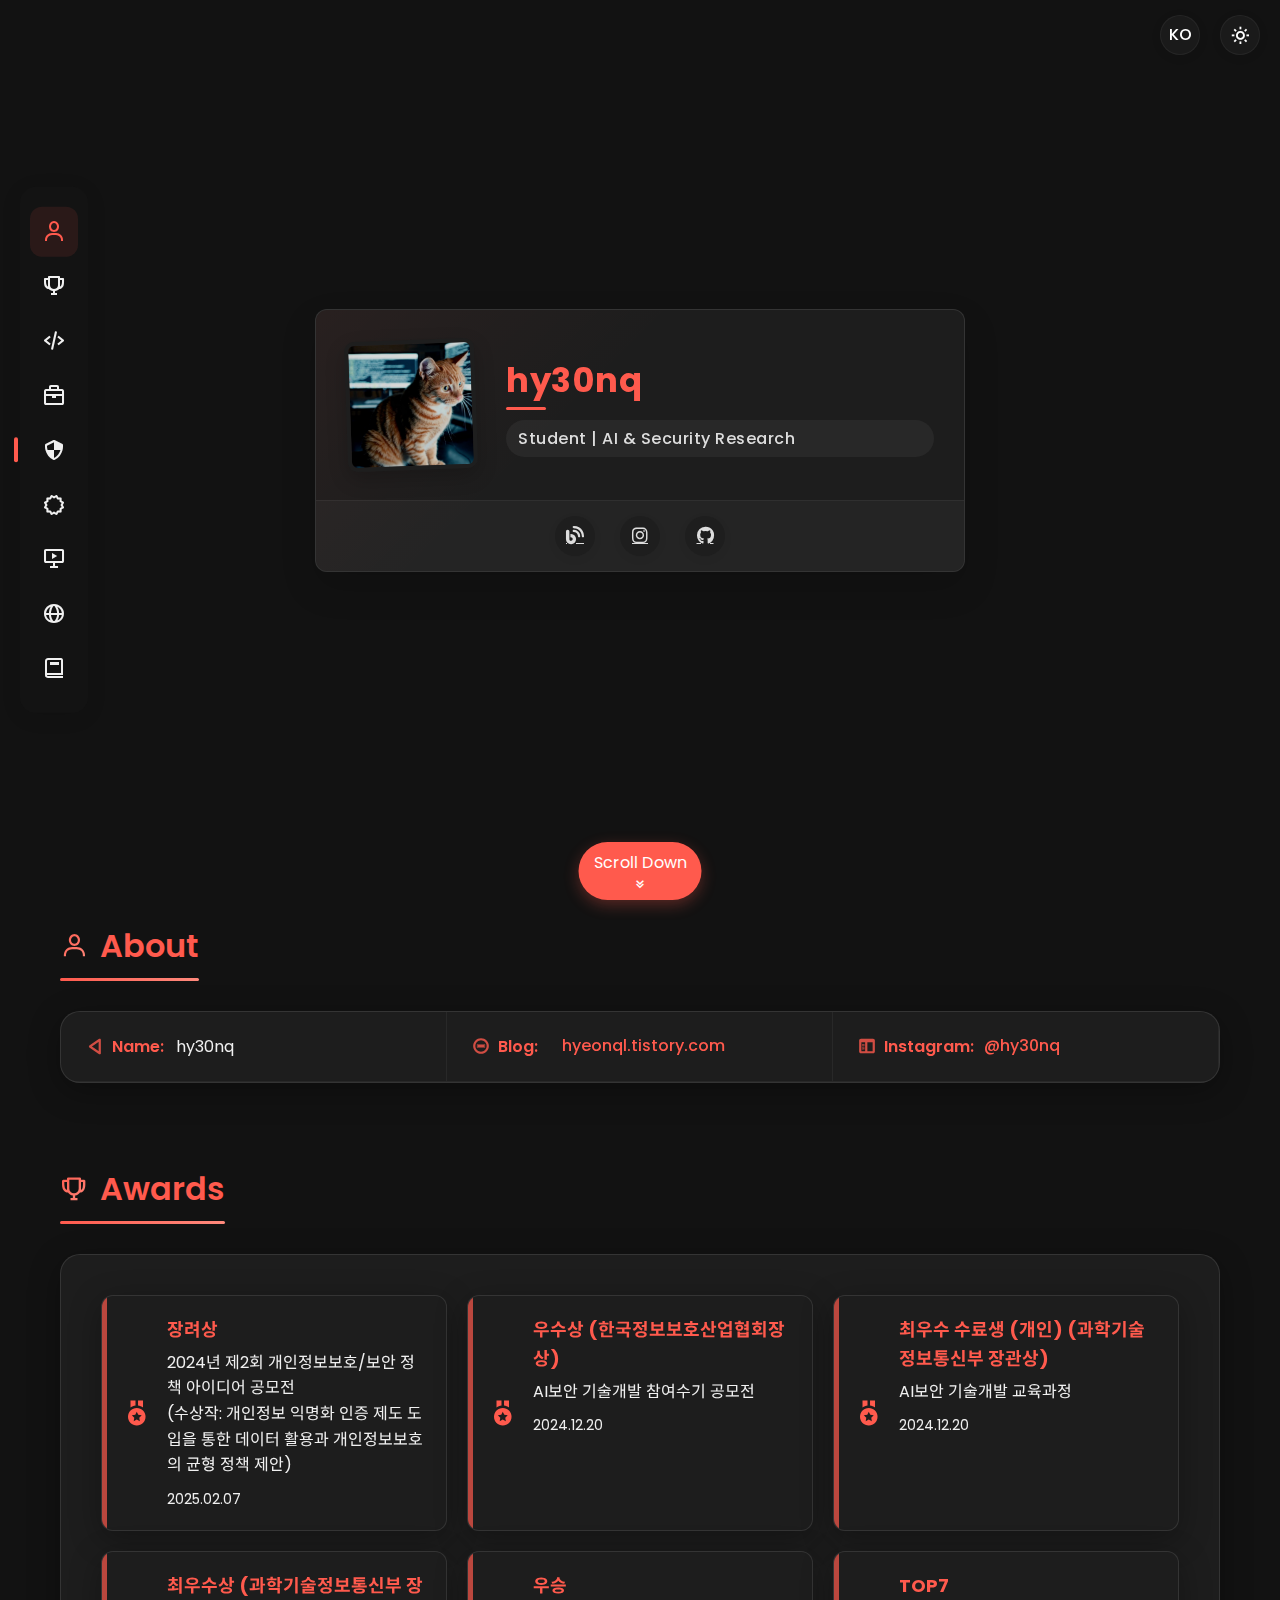
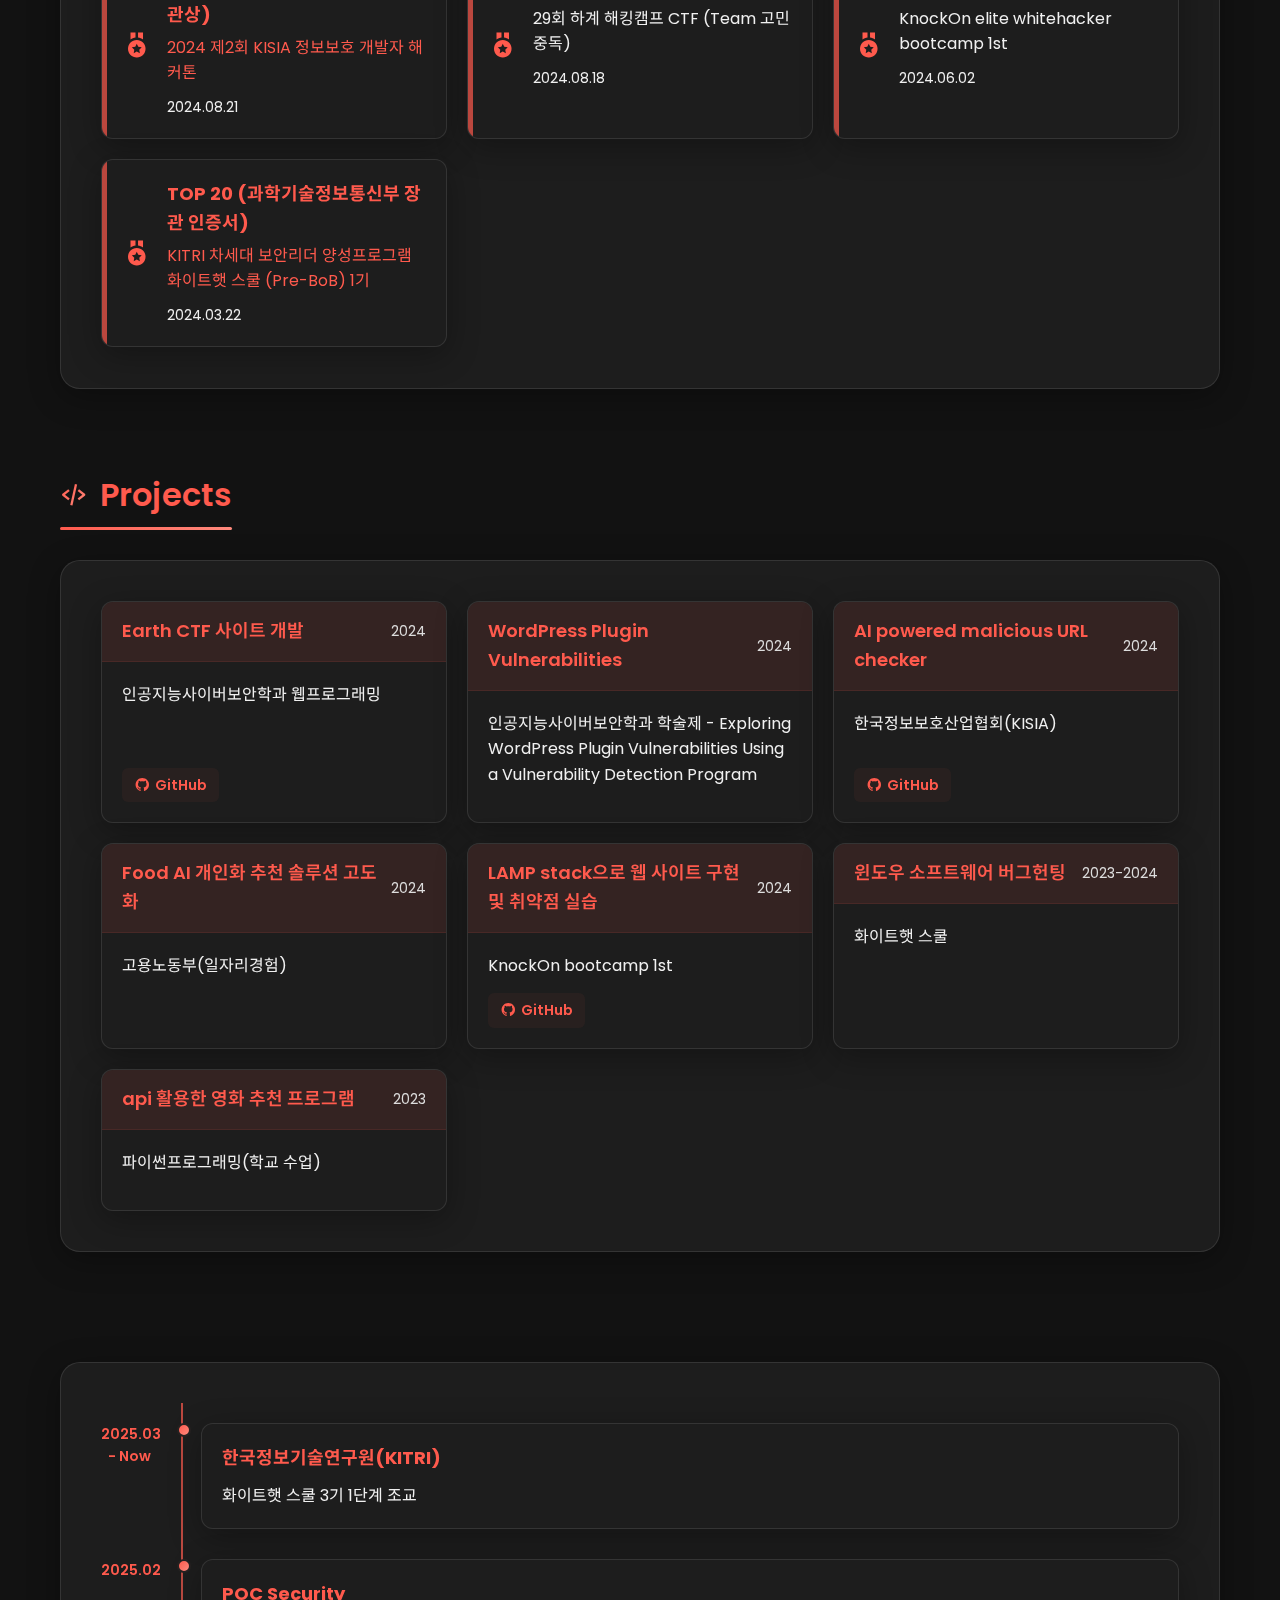
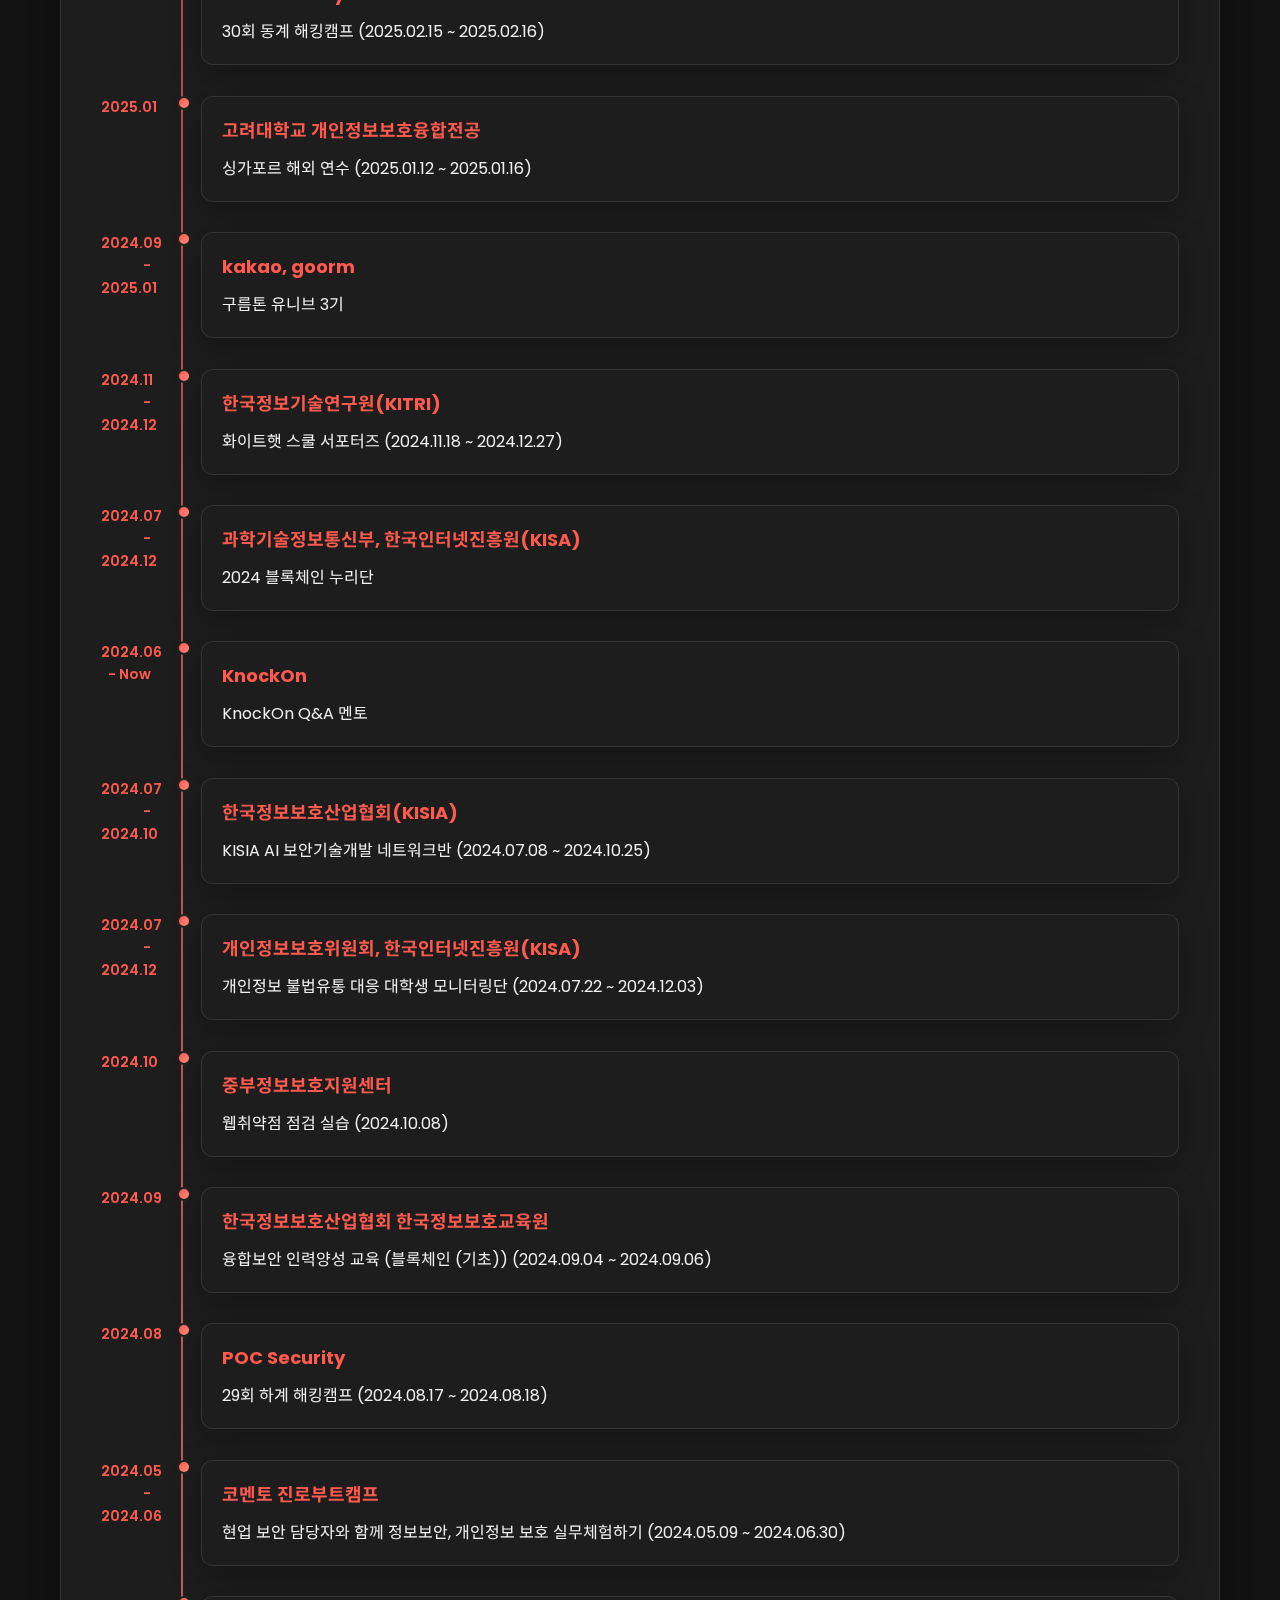
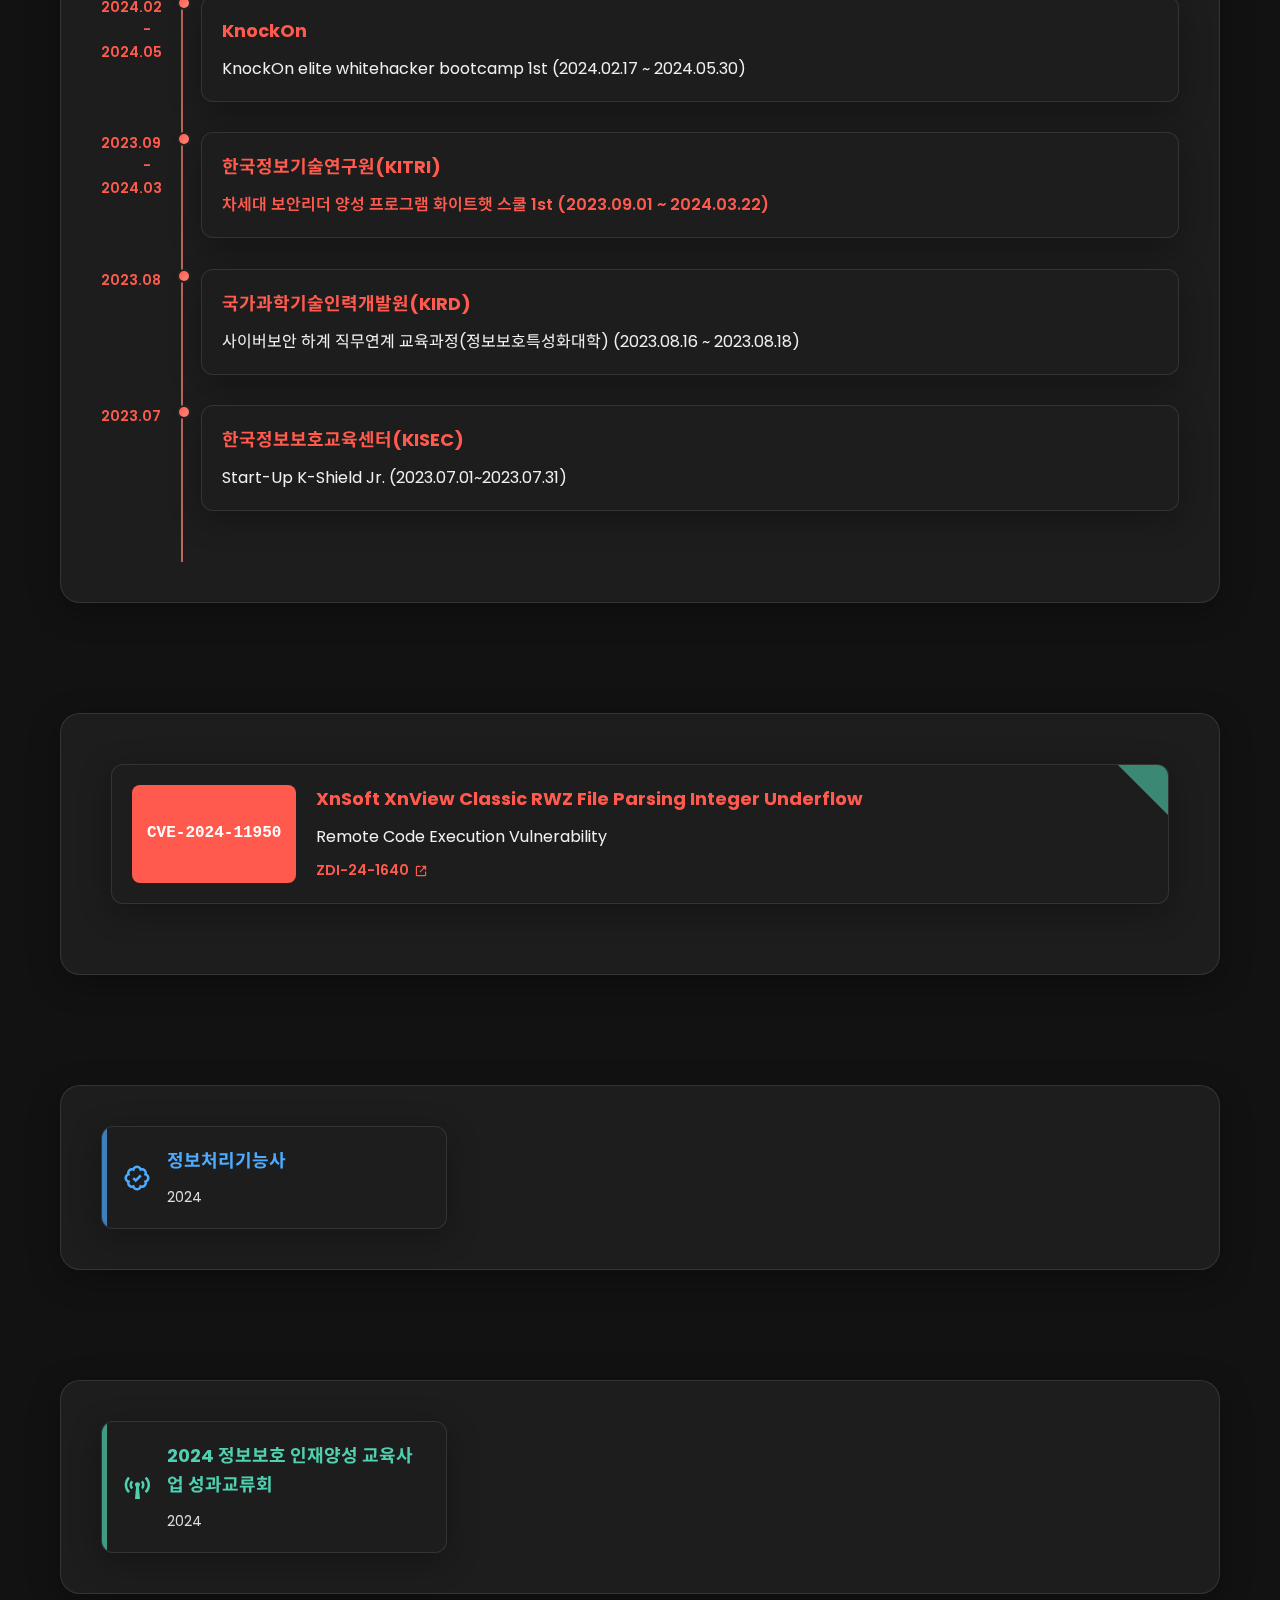
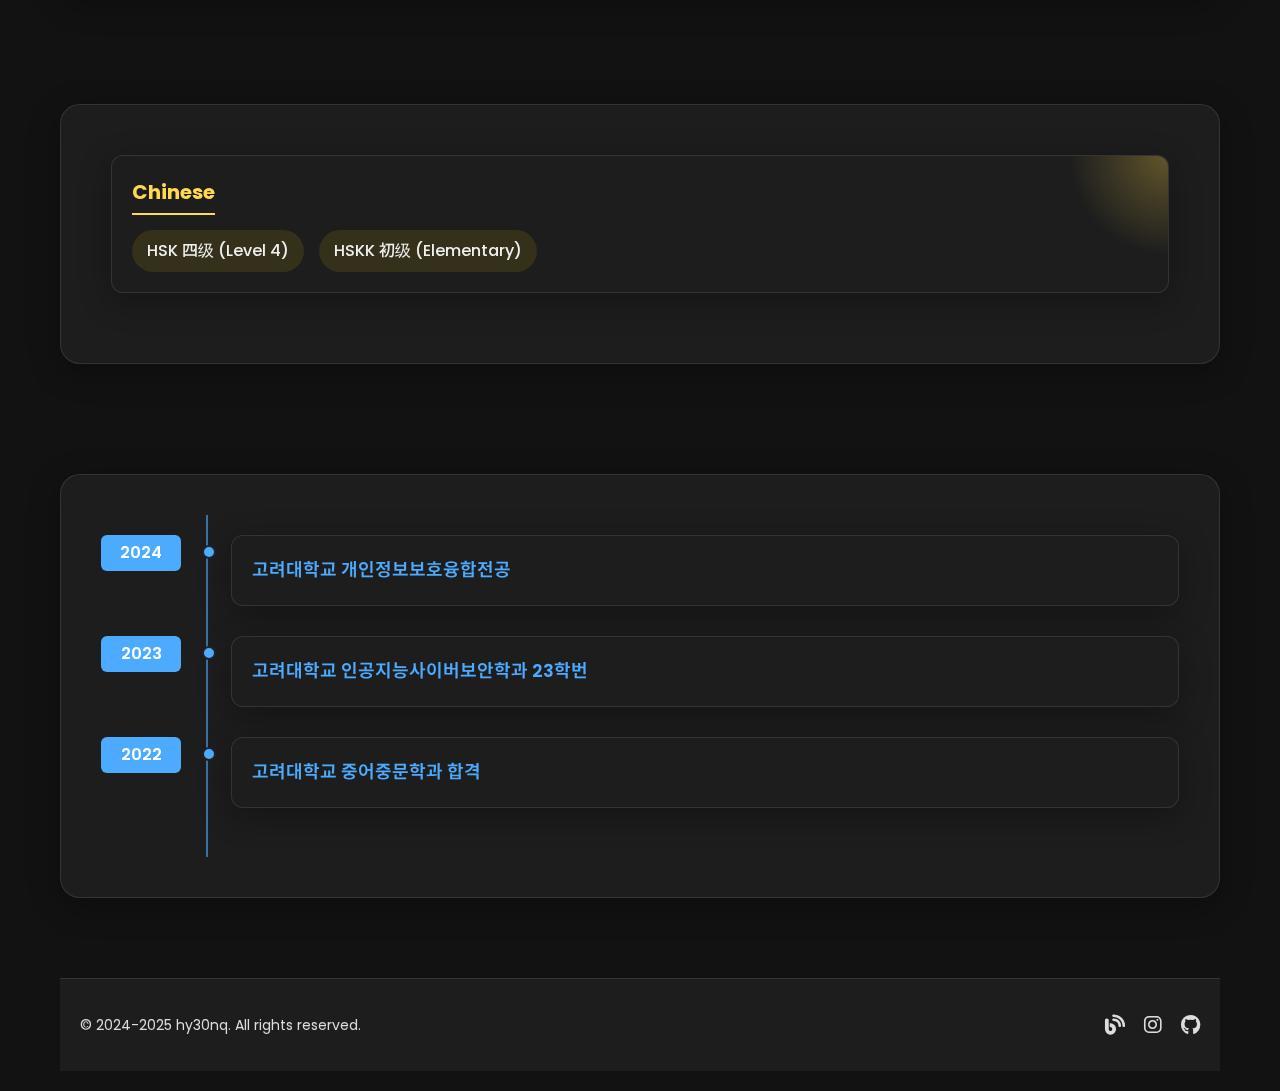
==== commit d0e3a77d: "change award name" ====
--- a/index.html
+++ b/index.html
@@ -376,7 +376,7 @@
             <div class="award-item">
               <div class="award-icon"><i class="bx bxs-medal"></i></div>
               <div class="award-content">
-                <h3>우수상 (한국정보보호산업협회 협회장상)</h3>
+                <h3>우수상 (한국정보보호산업협회장상)</h3>
                 <p>AI보안 기술개발 참여수기 공모전</p>
                 <p class="award-date">2024.12.20</p>
               </div>
